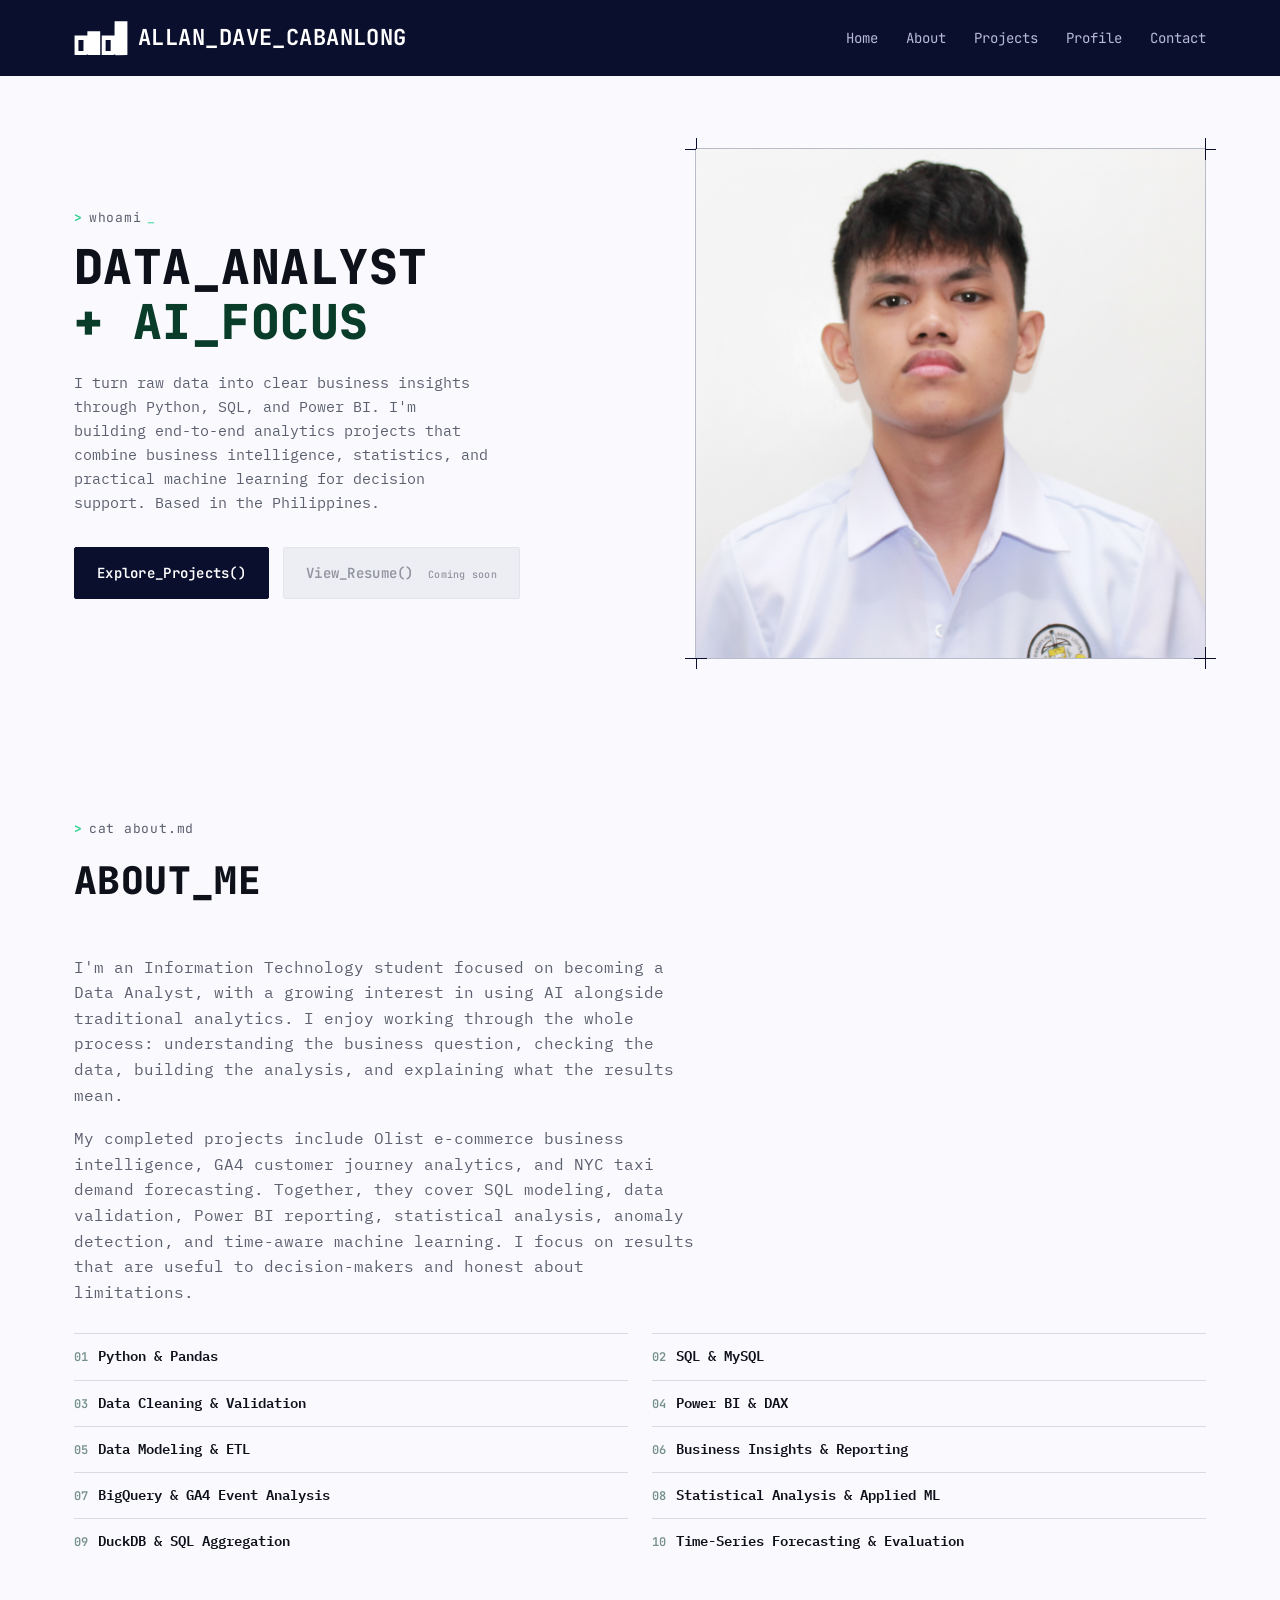
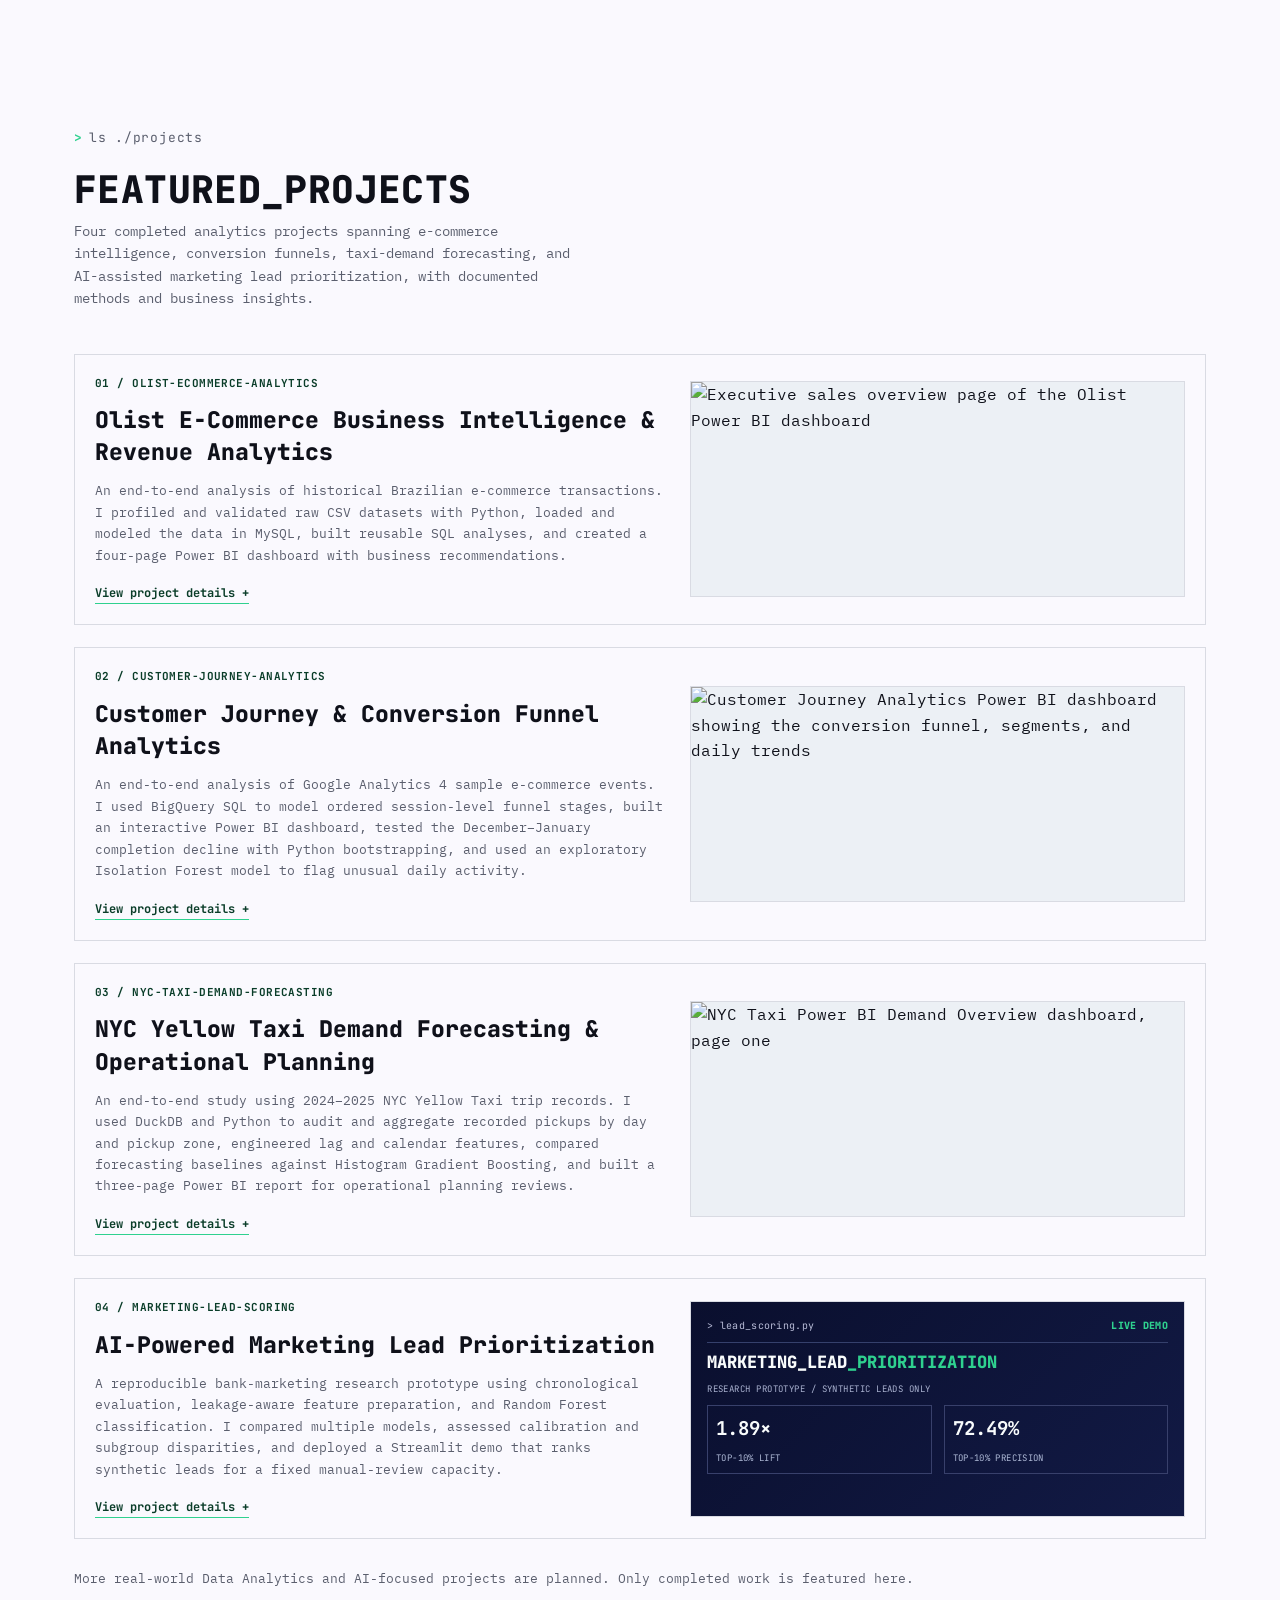
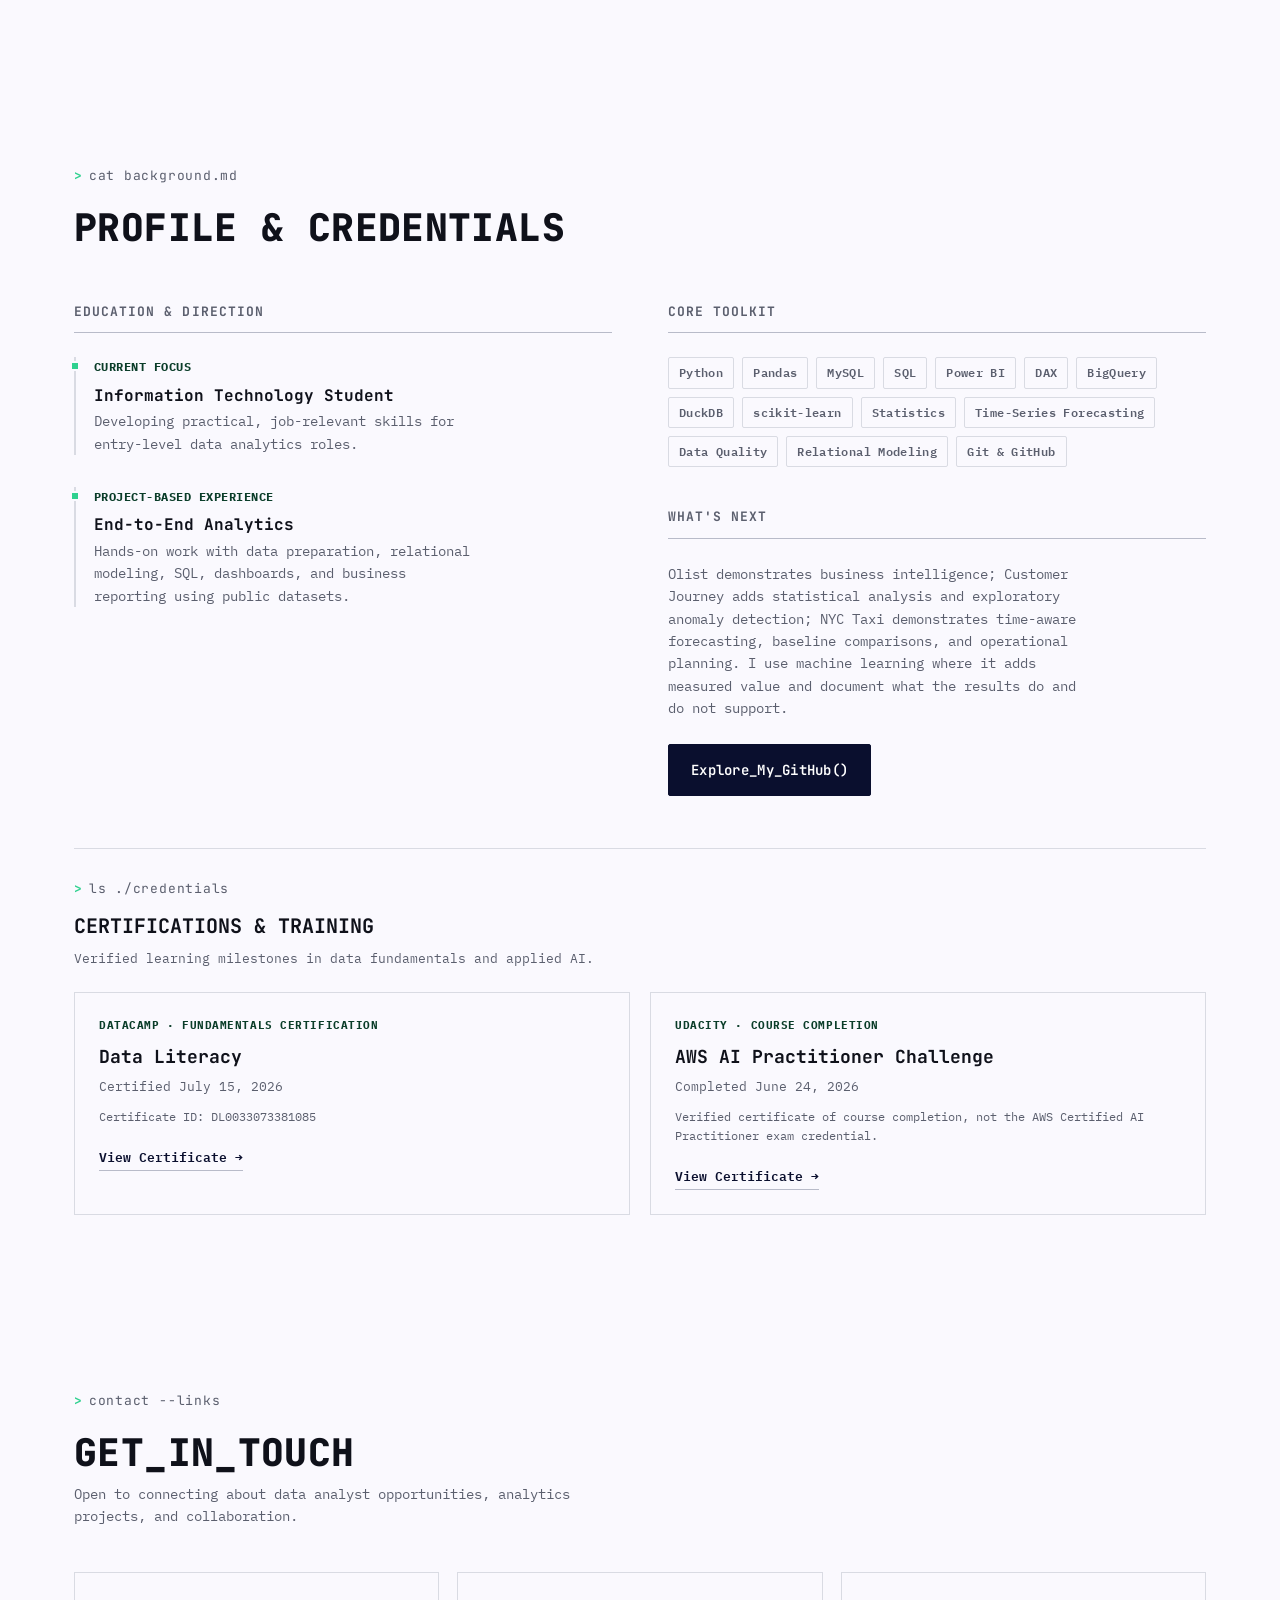
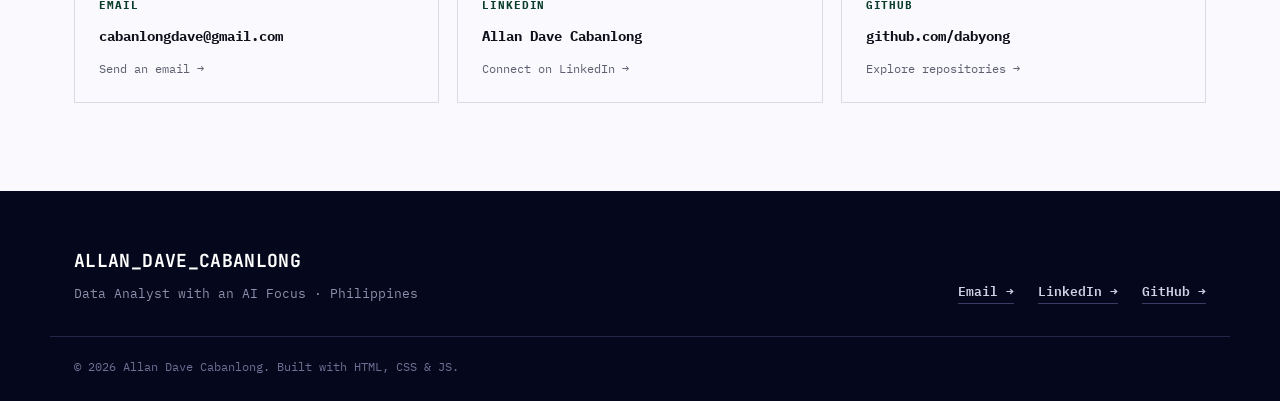
==== index.html @ 96322989 "Refine portfolio identity, contacts, credentials and compact projects" ====
<!DOCTYPE html>
<html lang="en">
<head>
<meta charset="UTF-8">
<meta name="viewport" content="width=device-width, initial-scale=1.0">
<title>Allan Dave Cabanlong | Data Analyst with an AI Focus</title>
<meta name="description" content="Explore four completed analytics projects: e-commerce business intelligence, GA4 conversion funnel analysis, NYC taxi demand forecasting, and AI-powered marketing lead prioritization using Python, SQL, Power BI, and Streamlit.">
<link rel="preconnect" href="https://fonts.googleapis.com">
<link rel="preconnect" href="https://fonts.gstatic.com" crossorigin>
<link href="https://fonts.googleapis.com/css2?family=JetBrains+Mono:ital,wght@0,400;0,500;0,600;0,700;0,800;1,400&family=IBM+Plex+Mono:wght@400;500;600&display=swap" rel="stylesheet">
<link rel="icon" type="image/svg+xml" href="assets/logo-dark.svg" media="(prefers-color-scheme: light)">
<link rel="icon" type="image/svg+xml" href="assets/logo-light.svg" media="(prefers-color-scheme: dark)">
<link rel="stylesheet" href="style.css">
</head>
<body>

<!-- ============ NAV ============ -->
<header class="site-header" id="top">
  <div class="header-inner">
    <a href="#top" class="logo header-brand"><img src="assets/logo-light.svg" class="site-logo-mark" alt="" width="54" height="36"> <span>ALLAN_DAVE_<wbr>CABANLONG</span></a>

    <nav class="main-nav" id="main-nav">
      <a href="#top" class="nav-link is-active" data-nav>Home</a>
      <a href="#about" class="nav-link" data-nav>About</a>
      <a href="#projects" class="nav-link" data-nav>Projects</a>
      <a href="#background" class="nav-link" data-nav>Profile</a>
      <a href="#contact" class="nav-link" data-nav>Contact</a>
    </nav>

    <button class="nav-toggle" id="nav-toggle" aria-label="Toggle navigation menu" aria-expanded="false" aria-controls="main-nav">
      <span></span><span></span><span></span>
    </button>
  </div>
</header>

<main>

  <!-- ============ HERO ============ -->
  <section class="hero" id="home">
    <div class="hero-inner">
      <div class="hero-text">
        <p class="eyebrow"><span class="prompt">&gt;</span> whoami<span class="cursor" aria-hidden="true">_</span></p>
        <h1 class="hero-title">DATA_ANALYST<br><span class="hero-title-accent">+ AI_FOCUS</span></h1>
        <p class="hero-body">
          I turn raw data into clear business insights through Python, SQL, and Power BI.
          I'm building end-to-end analytics projects that combine business intelligence,
          statistics, and practical machine learning for decision support.
          Based in the Philippines.
        </p>
        <div class="hero-actions">
          <a href="#projects" class="btn btn-primary">Explore_Projects()</a>
          <button class="btn btn-outline btn-unavailable" type="button" disabled title="Updated resume will be available after Project 5 is complete">View_Resume() <span class="resume-pending">Coming soon</span></button>
        </div>
      </div>

      <div class="hero-media" aria-hidden="false">
        <div class="frame">
          <span class="crosshair crosshair-tl"></span>
          <span class="crosshair crosshair-tr"></span>
          <span class="crosshair crosshair-bl"></span>
          <span class="crosshair crosshair-br"></span>
          <div class="frame-inner">
            <img src="ID.png" alt="Allan Dave Cabanlong" class="profile-img">
          </div>
        </div>
      </div>
    </div>

    </section>

  <!-- ============ ABOUT ============ -->
  <section class="section" id="about">
    <div class="section-inner about-grid">
      <div class="section-heading">
        <p class="eyebrow"><span class="prompt">&gt;</span> cat about.md</p>
        <h2>ABOUT_ME</h2>
      </div>

      <div class="about-body">
        <p>
          I'm an Information Technology student focused on becoming a Data Analyst,
          with a growing interest in using AI alongside traditional analytics.
          I enjoy working through the whole process: understanding the business question,
          checking the data, building the analysis, and explaining what the results mean.
        </p>
        <p>
          My completed projects include Olist e-commerce business intelligence, GA4
          customer journey analytics, and NYC taxi demand forecasting. Together,
          they cover SQL modeling, data validation, Power BI reporting, statistical
          analysis, anomaly detection, and time-aware machine learning. I focus
          on results that are useful to decision-makers and honest about limitations.
        </p>

        <ul class="skill-list" aria-label="Analytics skills">
          <li><span class="skill-index">01</span>Python &amp; Pandas</li>
          <li><span class="skill-index">02</span>SQL &amp; MySQL</li>
          <li><span class="skill-index">03</span>Data Cleaning &amp; Validation</li>
          <li><span class="skill-index">04</span>Power BI &amp; DAX</li>
          <li><span class="skill-index">05</span>Data Modeling &amp; ETL</li>
          <li><span class="skill-index">06</span>Business Insights &amp; Reporting</li>
          <li><span class="skill-index">07</span>BigQuery &amp; GA4 Event Analysis</li>
          <li><span class="skill-index">08</span>Statistical Analysis &amp; Applied ML</li>
          <li><span class="skill-index">09</span>DuckDB &amp; SQL Aggregation</li>
          <li><span class="skill-index">10</span>Time-Series Forecasting &amp; Evaluation</li>
        </ul>
      </div>
    </div>
  </section>

  <!-- ============ PROJECTS ============ -->
  <section class="section section-alt" id="projects">
    <div class="section-inner">
      <div class="section-heading">
        <p class="eyebrow"><span class="prompt">&gt;</span> ls ./projects</p>
        <h2>FEATURED_PROJECTS</h2>
        <p class="section-intro">Four completed analytics projects spanning e-commerce intelligence, conversion funnels, taxi-demand forecasting, and AI-assisted marketing lead prioritization, with documented methods and business insights.</p>
      </div>

      <div class="project-grid">
        <article class="project-card project-card-featured">
          <div class="project-card-top">
            <span class="dot"></span><span class="dot"></span><span class="dot"></span>
            <span class="project-file">01 / olist-ecommerce-analytics</span>
            <span class="project-status">COMPLETED ANALYSIS</span>
          </div>
          <div class="project-featured-layout">
            <div class="project-featured-visual">
              <a href="https://github.com/dabyong/olist-ecommerce-analytics/blob/main/assets/screenshots/executive_overview.png" target="_blank" rel="noopener noreferrer" aria-label="Open the Olist executive overview dashboard screenshot">
                <img src="https://raw.githubusercontent.com/dabyong/olist-ecommerce-analytics/main/assets/screenshots/executive_overview.png" alt="Executive sales overview page of the Olist Power BI dashboard" loading="lazy">
              </a>
              <p class="visual-caption">POWER BI / EXECUTIVE SALES OVERVIEW</p>
            </div>

            <div class="project-card-body project-featured-content">
              <p class="project-kicker">PROJECT 01 · BUSINESS INTELLIGENCE</p>
              <h3>Olist E-Commerce Business Intelligence &amp; Revenue Analytics</h3>
              <p>
                An end-to-end analysis of historical Brazilian e-commerce transactions.
                I profiled and validated raw CSV datasets with Python, loaded and modeled
                the data in MySQL, built reusable SQL analyses, and created a four-page
                Power BI dashboard with business recommendations.
              </p>
              <div class="project-metrics" aria-label="Key project results">
                <div><strong>R$13.22M</strong><span>Delivered GMV*</span></div>
                <div><strong>96,478</strong><span>Delivered orders</span></div>
                <div><strong>6.77%</strong><span>Late delivery rate</span></div>
              </div>
              <p class="project-finding">
                <strong>Key finding:</strong> Late deliveries had an average order-level review
                score of 2.27/5, compared with 4.29/5 for on-time or early deliveries.
                This is an observed association, not a causal claim.
              </p>
              <ul class="tag-list" aria-label="Tools used">
                <li>Python</li><li>Pandas</li><li>MySQL</li><li>SQL</li><li>Power BI</li><li>DAX</li>
              </ul>
              <div class="project-links">
                <a href="https://github.com/dabyong/olist-ecommerce-analytics/blob/main/reports/business_insights.md" class="text-link" target="_blank" rel="noopener noreferrer">Read_Case_Study →</a>
                <a href="https://github.com/dabyong/olist-ecommerce-analytics" class="text-link" target="_blank" rel="noopener noreferrer">View_GitHub →</a>
                <a href="https://github.com/dabyong/olist-ecommerce-analytics/blob/main/dashboard/olist_ecommerce_bi.pbix" class="text-link" target="_blank" rel="noopener noreferrer">Power_BI_File →</a>
              </div>
              <p class="project-note">*Delivered GMV represents product selling prices excluding freight, not audited accounting revenue. Analysis uses a historical public dataset (2016–2018).</p>
            </div>
          </div>
        </article>
      </div>

      <div class="project-gallery" aria-label="Additional Power BI dashboard pages">
        <a href="https://github.com/dabyong/olist-ecommerce-analytics/blob/main/assets/screenshots/product_seller_performance.png" target="_blank" rel="noopener noreferrer">
          <img src="https://raw.githubusercontent.com/dabyong/olist-ecommerce-analytics/main/assets/screenshots/product_seller_performance.png" alt="Product and seller performance dashboard page" loading="lazy">
          <span>Product &amp; Seller Performance ↗</span>
        </a>
        <a href="https://github.com/dabyong/olist-ecommerce-analytics/blob/main/assets/screenshots/customer_analytics.png" target="_blank" rel="noopener noreferrer">
          <img src="https://raw.githubusercontent.com/dabyong/olist-ecommerce-analytics/main/assets/screenshots/customer_analytics.png" alt="Customer analytics dashboard page" loading="lazy">
          <span>Customer Analytics ↗</span>
        </a>
        <a href="https://github.com/dabyong/olist-ecommerce-analytics/blob/main/assets/screenshots/delivery_satisfaction.png" target="_blank" rel="noopener noreferrer">
          <img src="https://raw.githubusercontent.com/dabyong/olist-ecommerce-analytics/main/assets/screenshots/delivery_satisfaction.png" alt="Delivery and customer satisfaction dashboard page" loading="lazy">
          <span>Delivery &amp; Satisfaction ↗</span>
        </a>
      </div>


      <!-- ============ PROJECT 02 ============ -->
      <div class="project-grid project-grid-secondary">
        <article class="project-card project-card-featured project-card-02">
          <div class="project-card-top">
            <span class="dot"></span><span class="dot"></span><span class="dot"></span>
            <span class="project-file">02 / customer-journey-analytics</span>
            <span class="project-status">COMPLETED ANALYSIS</span>
          </div>
          <div class="project-featured-layout">
            <div class="project-featured-visual">
              <a href="https://github.com/dabyong/customer-journey-analytics/blob/main/docs/screenshots/dashboard_overview.png" target="_blank" rel="noopener noreferrer" aria-label="Open the Customer Journey Analytics Power BI dashboard screenshot">
                <img src="https://raw.githubusercontent.com/dabyong/customer-journey-analytics/main/docs/screenshots/dashboard_overview.png" alt="Customer Journey Analytics Power BI dashboard showing the conversion funnel, segments, and daily trends" loading="lazy">
              </a>
              <p class="visual-caption">POWER BI / CUSTOMER CONVERSION FUNNEL</p>
            </div>
            <div class="project-card-body project-featured-content">
              <p class="project-kicker">PROJECT 02 · CUSTOMER ANALYTICS &amp; APPLIED MACHINE LEARNING</p>
              <h3>Customer Journey &amp; Conversion Funnel Analytics</h3>
              <p>
                An end-to-end analysis of Google Analytics 4 sample e-commerce events.
                I used BigQuery SQL to model ordered session-level funnel stages,
                built an interactive Power BI dashboard, tested the December–January
                completion decline with Python bootstrapping, and used an exploratory
                Isolation Forest model to flag unusual daily activity.
              </p>
              <div class="project-metrics" aria-label="Key project results">
                <div><strong>56,696</strong><span>Product-view sessions</span></div>
                <div><strong>4.85%</strong><span>Strict funnel completion*</span></div>
                <div><strong>5 / 68</strong><span>Days flagged by ML</span></div>
              </div>
              <p class="project-finding">
                <strong>Key finding:</strong> Product view to cart was the largest
                funnel drop-off (74.18%). An exploratory anomaly model flagged five
                days for investigation, not five confirmed business incidents.
              </p>
              <ul class="tag-list" aria-label="Tools used">
                <li>BigQuery</li><li>SQL</li><li>Python</li><li>Power BI</li><li>scikit-learn</li><li>Bootstrap Analysis</li>
              </ul>
              <div class="project-links">
                <a href="https://github.com/dabyong/customer-journey-analytics/blob/main/reports/customer_journey_business_report.md" class="text-link" target="_blank" rel="noopener noreferrer">Read_Case_Study →</a>
                <a href="https://github.com/dabyong/customer-journey-analytics" class="text-link" target="_blank" rel="noopener noreferrer">View_GitHub →</a>
                <a href="https://github.com/dabyong/customer-journey-analytics/blob/main/powerbi/customer_journey_analytics.pbix" class="text-link" target="_blank" rel="noopener noreferrer">Power_BI_File →</a>
                <a href="https://github.com/dabyong/customer-journey-analytics/blob/main/docs/technical_methodology.md" class="text-link" target="_blank" rel="noopener noreferrer">Methodology →</a>
              </div>
              <p class="project-note">
                *Completion is for a strict, ordered four-stage funnel in the same session,
                not the website's overall purchase conversion rate. The sample covers
                November 25, 2020–January 31, 2021; ML flags are exploratory.
              </p>
            </div>
          </div>
        </article>
      </div>

      <div class="project-gallery project-gallery-02" aria-label="Customer Journey Analytics supporting figures">
        <a href="https://github.com/dabyong/customer-journey-analytics/blob/main/reports/figures/daily_conversion_trend.png" target="_blank" rel="noopener noreferrer">
          <img src="https://raw.githubusercontent.com/dabyong/customer-journey-analytics/main/reports/figures/daily_conversion_trend.png" alt="Daily strict funnel completion rate trend chart" loading="lazy">
          <span>Daily Conversion Trend ↗</span>
        </a>
        <a href="https://github.com/dabyong/customer-journey-analytics/blob/main/reports/figures/daily_anomalies.png" target="_blank" rel="noopener noreferrer">
          <img src="https://raw.githubusercontent.com/dabyong/customer-journey-analytics/main/reports/figures/daily_anomalies.png" alt="Daily anomaly detection chart with flagged dates" loading="lazy">
          <span>Isolation Forest Anomalies ↗</span>
        </a>
      </div>


      <!-- ============ PROJECT 03 ============ -->
      <div class="project-grid project-grid-secondary">
        <article class="project-card project-card-featured project-card-03">
          <div class="project-card-top">
            <span class="dot"></span><span class="dot"></span><span class="dot"></span>
            <span class="project-file">03 / nyc-taxi-demand-forecasting</span>
            <span class="project-status">COMPLETED ANALYSIS</span>
          </div>
          <div class="project-featured-layout">
            <div class="project-featured-visual">
              <a href="https://github.com/dabyong/nyc-taxi-demand-forecasting/blob/main/assets/screenshots/02_forecast_performance.png" target="_blank" rel="noopener noreferrer" aria-label="Open NYC Taxi Forecast Performance dashboard screenshot">
                <img src="https://raw.githubusercontent.com/dabyong/nyc-taxi-demand-forecasting/main/assets/screenshots/02_forecast_performance.png" alt="Power BI dashboard comparing zone-day taxi demand forecast errors for machine learning and the previous-week baseline" loading="lazy">
              </a>
              <p class="visual-caption">POWER BI / FORECAST PERFORMANCE</p>
            </div>
            <div class="project-card-body project-featured-content">
              <p class="project-kicker">PROJECT 03 · TIME-SERIES FORECASTING &amp; OPERATIONS ANALYTICS</p>
              <h3>NYC Yellow Taxi Demand Forecasting &amp; Operational Planning</h3>
              <p>
                An end-to-end study using 2024–2025 NYC Yellow Taxi trip records.
                I used DuckDB and Python to audit and aggregate recorded pickups by day
                and pickup zone, engineered lag and calendar features, compared forecasting
                baselines against Histogram Gradient Boosting, and built a three-page
                Power BI report for operational planning reviews.
              </p>
              <div class="project-metrics" aria-label="Key project results">
                <div><strong>10.20%</strong><span>ML zone-day WAPE*</span></div>
                <div><strong>16.73%</strong><span>Last-week baseline WAPE</span></div>
                <div><strong>39.04%</strong><span>Relative error reduction</span></div>
              </div>
              <p class="project-finding">
                <strong>Key finding:</strong> The selected model reduced zone-day
                weighted absolute percentage error by 39.04% relative to a
                same-weekday-last-week benchmark on an untouched October–December
                2025 test period. Forecasts can help prioritize zone-level coverage
                reviews, but do not establish vehicle shortages.
              </p>
              <ul class="tag-list" aria-label="Tools used">
                <li>Python</li><li>DuckDB</li><li>SQL</li><li>Pandas</li><li>scikit-learn</li><li>Power BI</li><li>Forecast Evaluation</li>
              </ul>
              <div class="project-links">
                <a href="https://github.com/dabyong/nyc-taxi-demand-forecasting/blob/main/reports/business_insights_and_recommendations.md" class="text-link" target="_blank" rel="noopener noreferrer">Read_Case_Study →</a>
                <a href="https://github.com/dabyong/nyc-taxi-demand-forecasting" class="text-link" target="_blank" rel="noopener noreferrer">View_GitHub →</a>
                <a href="https://github.com/dabyong/nyc-taxi-demand-forecasting/blob/main/powerbi/NYC_Taxi_Demand_Forecasting.pbix" class="text-link" target="_blank" rel="noopener noreferrer">Power_BI_File →</a>
                <a href="https://github.com/dabyong/nyc-taxi-demand-forecasting/blob/main/docs/MODEL_CARD.md" class="text-link" target="_blank" rel="noopener noreferrer">Model_Card →</a>
              </div>
              <p class="project-note">
                *WAPE is forecast error, not model accuracy; lower is better. Results
                reflect an offline rolling one-day-ahead evaluation over 92 days
                (October–December 2025), using actual pickups available through the
                prior day. Predictions represent observed trips, not unmet demand,
                fleet capacity, or a deployed live forecast service.
              </p>
            </div>
          </div>
        </article>
      </div>

      <div class="project-gallery project-gallery-03" aria-label="NYC Taxi Forecasting Power BI dashboard pages">
        <a href="https://github.com/dabyong/nyc-taxi-demand-forecasting/blob/main/assets/screenshots/01_demand_overview.png" target="_blank" rel="noopener noreferrer">
          <img src="https://raw.githubusercontent.com/dabyong/nyc-taxi-demand-forecasting/main/assets/screenshots/01_demand_overview.png" alt="NYC Yellow Taxi daily demand overview dashboard with trends and pickup zone breakdowns" loading="lazy">
          <span>Demand Overview ↗</span>
        </a>
        <a href="https://github.com/dabyong/nyc-taxi-demand-forecasting/blob/main/assets/screenshots/02_forecast_performance.png" target="_blank" rel="noopener noreferrer">
          <img src="https://raw.githubusercontent.com/dabyong/nyc-taxi-demand-forecasting/main/assets/screenshots/02_forecast_performance.png" alt="NYC taxi forecast performance dashboard comparing errors" loading="lazy">
          <span>Forecast Performance ↗</span>
        </a>
        <a href="https://github.com/dabyong/nyc-taxi-demand-forecasting/blob/main/assets/screenshots/03_operational_planning.png" target="_blank" rel="noopener noreferrer">
          <img src="https://raw.githubusercontent.com/dabyong/nyc-taxi-demand-forecasting/main/assets/screenshots/03_operational_planning.png" alt="NYC taxi operational planning watchlist and pickup volume dashboard" loading="lazy">
          <span>Operational Planning ↗</span>
        </a>
      </div>

      
      <!-- ============ PROJECT 04 ============ -->
      <div class="project-grid project-grid-secondary">
        <article class="project-card project-card-featured project-card-04">
          <div class="project-card-top">
            <span class="dot"></span><span class="dot"></span><span class="dot"></span>
            <span class="project-file">04 / marketing-lead-scoring</span>
            <span class="project-status">LIVE RESEARCH DEMO</span>
          </div>
          <div class="project-featured-layout">
            <div class="project-featured-visual">
              <a href="https://marketing-lead-scoring-9nm4ut8erckcwkmptyz9rd.streamlit.app/" target="_blank" rel="noopener noreferrer" aria-label="Open the interactive AI marketing lead prioritization demo">
                <div class="project4-demo-panel" aria-hidden="true">
                  <div class="project4-demo-top"><span>&gt; lead_scoring.py</span><span class="project4-demo-live">LIVE DEMO</span></div>
                  <div class="project4-demo-heading">MARKETING_LEAD<span>_PRIORITIZATION</span></div>
                  <div class="project4-demo-sub">RESEARCH PROTOTYPE / SYNTHETIC LEADS ONLY</div>
                  <div class="project4-demo-stats">
                    <div><strong>1.89×</strong><span>TOP-10% LIFT</span></div>
                    <div><strong>72.49%</strong><span>TOP-10% PRECISION</span></div>
                  </div>
                  <div class="project4-demo-bars">
                    <div><span>RANDOM BASELINE</span><i style="--bar-width:38.45%"></i></div>
                    <div><span>MODEL TOP 10%</span><i style="--bar-width:72.49%"></i></div>
                  </div>
                  <div class="project4-demo-cta">OPEN_LIVE_DEMO() &rarr;</div>
                </div>
              </a>
              <p class="visual-caption">STREAMLIT / SYNTHETIC LEAD RANKING</p>
            </div>
            <div class="project-card-body project-featured-content">
              <p class="project-kicker">PROJECT 04 · APPLIED MACHINE LEARNING &amp; RESPONSIBLE ANALYTICS</p>
              <h3>AI-Powered Marketing Lead Prioritization</h3>
              <p>
                A reproducible bank-marketing research prototype using chronological evaluation,
                leakage-aware feature preparation, and Random Forest classification. I compared
                multiple models, assessed calibration and subgroup disparities, and deployed a
                Streamlit demo that ranks synthetic leads for a fixed manual-review capacity.
              </p>
              <div class="project-metrics" aria-label="Key project results">
                <div><strong>1.89&times;</strong><span>Top-10% holdout lift*</span></div>
                <div><strong>448 / 618</strong><span>Historical subscribers found</span></div>
                <div><strong>12 / 12</strong><span>Automated QA tests passed</span></div>
              </div>
              <p class="project-finding">
                <strong>Key finding:</strong> Ranking the top 10% of holdout contacts
                captured 448 historical subscribers versus about 238 expected from
                random selection at equal capacity. This is retrospective
                concentration, not causal campaign uplift.
              </p>
              <ul class="tag-list" aria-label="Tools used">
                <li>Python</li><li>Pandas</li><li>scikit-learn</li><li>Random Forest</li><li>Streamlit</li><li>Model Governance</li>
              </ul>
              <div class="project-links">
                <a href="https://marketing-lead-scoring-9nm4ut8erckcwkmptyz9rd.streamlit.app/" class="text-link" target="_blank" rel="noopener noreferrer">Launch_Live_Demo &rarr;</a>
                <a href="https://github.com/dabyong/marketing-lead-scoring" class="text-link" target="_blank" rel="noopener noreferrer">View_GitHub &rarr;</a>
                <a href="https://github.com/dabyong/marketing-lead-scoring/blob/main/reports/business_insights_and_recommendations.md" class="text-link" target="_blank" rel="noopener noreferrer">Read_Case_Study &rarr;</a>
                <a href="https://github.com/dabyong/marketing-lead-scoring/blob/main/docs/MODEL_CARD.md" class="text-link" target="_blank" rel="noopener noreferrer">Model_Card &rarr;</a>
              </div>
              <p class="project-note">
                *Holdout precision was 72.49% at 10% capacity; comparison prevalence was
                38.45%. Scores are uncalibrated and must not be interpreted as subscription
                probabilities. The public app is synthetic-data-only research software,
                not an operational customer-targeting or eligibility system.
              </p>
            </div>
          </div>
        </article>
      </div>

      <p class="project-next">More real-world Data Analytics and AI-focused projects are planned. Only completed work is featured here.</p>
    </div>
  </section>

  <!-- ============ BACKGROUND ============ -->
  <section class="section" id="background">
    <div class="section-inner">
      <div class="section-heading">
        <p class="eyebrow"><span class="prompt">&gt;</span> cat background.md</p>
        <h2>PROFILE &amp; CREDENTIALS</h2>
      </div>

      <div class="resume-columns">
        <div class="resume-col">
          <h3 class="resume-col-title">Education &amp; Direction</h3>
          <div class="timeline-item">
            <p class="timeline-date">CURRENT FOCUS</p>
            <h4>Information Technology Student</h4>
            <p>Developing practical, job-relevant skills for entry-level data analytics roles.</p>
          </div>
          <div class="timeline-item">
            <p class="timeline-date">PROJECT-BASED EXPERIENCE</p>
            <h4>End-to-End Analytics</h4>
            <p>Hands-on work with data preparation, relational modeling, SQL, dashboards, and business reporting using public datasets.</p>
          </div>
        </div>

        <div class="resume-col">
          <h3 class="resume-col-title">Core Toolkit</h3>
          <ul class="tag-list tag-list-wide">
            <li>Python</li><li>Pandas</li><li>MySQL</li><li>SQL</li><li>Power BI</li><li>DAX</li>
            <li>BigQuery</li><li>DuckDB</li><li>scikit-learn</li><li>Statistics</li><li>Time-Series Forecasting</li><li>Data Quality</li><li>Relational Modeling</li><li>Git &amp; GitHub</li>
          </ul>
          <h3 class="resume-col-title resume-col-title-spaced">What's Next</h3>
          <p class="background-copy">
            Olist demonstrates business intelligence; Customer Journey adds statistical
            analysis and exploratory anomaly detection; NYC Taxi demonstrates
            time-aware forecasting, baseline comparisons, and operational planning.
            I use machine learning where it adds measured value and document
            what the results do and do not support.
          </p>
          <a href="https://github.com/dabyong" class="btn btn-primary background-action" target="_blank" rel="noopener noreferrer">Explore_My_GitHub()</a>
        </div>
      </div>

      <div class="credentials-block" id="certifications">
        <div class="credentials-heading">
          <p class="eyebrow"><span class="prompt">&gt;</span> ls ./credentials</p>
          <h3>CERTIFICATIONS &amp; TRAINING</h3>
          <p>Verified learning milestones in data fundamentals and applied AI.</p>
        </div>
        <div class="credentials-grid">
          <article class="credential-card">
            <p class="credential-issuer">DATACAMP · FUNDAMENTALS CERTIFICATION</p>
            <h4>Data Literacy</h4>
            <p>Certified July 15, 2026</p>
            <p class="credential-meta">Certificate ID: DL0033073381085</p>
            <a class="text-link" href="https://careerhub-api.datacamp.com/certificates/DL0033073381085/pdf" target="_blank" rel="noopener noreferrer">View Certificate &rarr;</a>
          </article>
          <article class="credential-card">
            <p class="credential-issuer">UDACITY · COURSE COMPLETION</p>
            <h4>AWS AI Practitioner Challenge</h4>
            <p>Completed June 24, 2026</p>
            <p class="credential-meta">Verified certificate of course completion, not the AWS Certified AI Practitioner exam credential.</p>
            <a class="text-link" href="https://www.udacity.com/certificate/e/5063e502-2a4c-11f1-ac05-0fd61773af9" target="_blank" rel="noopener noreferrer">View Certificate &rarr;</a>
          </article>
        </div>
      </div>

    </div>
  </section>



  <!-- ============ CONTACT ============ -->
  <section class="section section-alt" id="contact">
    <div class="section-inner">
      <div class="section-heading">
        <p class="eyebrow"><span class="prompt">&gt;</span> contact --links</p>
        <h2>GET_IN_TOUCH</h2>
        <p class="section-intro">Open to connecting about data analyst opportunities, analytics projects, and collaboration.</p>
      </div>
      <div class="contact-grid">
        <a class="contact-card" href="mailto:cabanlongdave@gmail.com">
          <span class="contact-type">EMAIL</span>
          <strong>cabanlongdave@gmail.com</strong>
          <span class="contact-action">Send an email &rarr;</span>
        </a>
        <a class="contact-card" href="https://www.linkedin.com/in/allan-dave-cabanlong-53a975376/" target="_blank" rel="noopener noreferrer">
          <span class="contact-type">LINKEDIN</span>
          <strong>Allan Dave Cabanlong</strong>
          <span class="contact-action">Connect on LinkedIn &rarr;</span>
        </a>
        <a class="contact-card" href="https://github.com/dabyong" target="_blank" rel="noopener noreferrer">
          <span class="contact-type">GITHUB</span>
          <strong>github.com/dabyong</strong>
          <span class="contact-action">Explore repositories &rarr;</span>
        </a>
      </div>
    </div>
  </section>

</main>

<!-- ============ FOOTER ============ -->
<footer class="site-footer">
  <div class="footer-inner">
    <div class="footer-brand">
      <p class="logo logo-footer">ALLAN_DAVE_CABANLONG</p>
      <p class="footer-tagline">Data Analyst with an AI Focus · Philippines</p>
    </div>

    <div class="footer-links">
      <a href="mailto:cabanlongdave@gmail.com" class="text-link">Email &rarr;</a>
      <a href="https://www.linkedin.com/in/allan-dave-cabanlong-53a975376/" class="text-link" target="_blank" rel="noopener noreferrer">LinkedIn &rarr;</a>
      <a href="https://github.com/dabyong" class="text-link" target="_blank" rel="noopener noreferrer">GitHub &rarr;</a>
    </div>
  </div>
  <p class="footer-copy">© <span id="year"></span> Allan Dave Cabanlong. Built with HTML, CSS &amp; JS.</p>
</footer>

<script src="script.js"></script>
</body>
</html>
---- style.css ----
/* ==========================================================================
   DESIGN TOKENS
   ========================================================================== */
:root {
  --navy-950: #05081c;
  --navy-900: #0a0f2e;
  --navy-800: #121a45;
  --bg: #FAF9FE;
  --bg-alt: #FAF9FE;
  --ink: #0f111a;
  --ink-muted: #5b5f6e;
  --line: #d9dbe3;
  --line-strong: #b8bbc9;
  --accent: #2fd18f;
  --accent-ink: #0a3d29;
  --placeholder: #dcdde3;

  --font-display: 'JetBrains Mono', 'IBM Plex Mono', monospace;
  --font-body: 'IBM Plex Mono', 'JetBrains Mono', monospace;

  --container: 1180px;
  --header-h: 76px;
}

/* ==========================================================================
   RESET
   ========================================================================== */
*, *::before, *::after { box-sizing: border-box; }
html { scroll-behavior: smooth; }
body {
  margin: 0;
  background: var(--bg);
  color: var(--ink);
  font-family: var(--font-body);
  font-size: 16px;
  line-height: 1.6;
  -webkit-font-smoothing: antialiased;
}
img, svg { max-width: 100%; display: block; }
a { color: inherit; text-decoration: none; }
ul { list-style: none; margin: 0; padding: 0; }
h1, h2, h3, h4 { font-family: var(--font-display); margin: 0; }
p { margin: 0; }

@media (prefers-reduced-motion: reduce) {
  *, *::before, *::after { animation-duration: 0.01ms !important; animation-iteration-count: 1 !important; transition-duration: 0.01ms !important; scroll-behavior: auto !important; }
}

:focus-visible {
  outline: 2px solid var(--accent);
  outline-offset: 3px;
}

/* ==========================================================================
   LAYOUT HELPERS
   ========================================================================== */
.section-inner, .header-inner, .hero-inner, .footer-inner {
  max-width: var(--container);
  margin: 0 auto;
  padding-left: 24px;
  padding-right: 24px;
}
.section { padding: 88px 0; }
.section-alt { background: var(--bg-alt); }

.eyebrow {
  font-family: var(--font-display);
  font-size: 13px;
  letter-spacing: 0.06em;
  color: var(--ink-muted);
  margin: 0 0 10px;
  display: flex;
  align-items: center;
  gap: 6px;
}
.prompt { color: var(--accent); font-weight: 700; }
.cursor {
  display: inline-block;
  color: var(--accent);
  animation: blink 1s step-end infinite;
}
@keyframes blink { 50% { opacity: 0; } }

.section-heading { margin-bottom: 44px; }
.section-heading h2 {
  font-size: clamp(28px, 4vw, 38px);
  font-weight: 800;
  letter-spacing: 0.01em;
}

.btn {
  display: inline-block;
  font-family: var(--font-display);
  font-size: 14px;
  font-weight: 600;
  letter-spacing: 0.02em;
  padding: 14px 22px;
  border: 1.5px solid var(--navy-900);
  border-radius: 2px;
  transition: transform 0.15s ease, background-color 0.15s ease, color 0.15s ease;
}
.btn-primary { background: var(--navy-900); color: #fff; }
.btn-primary:hover { background: var(--navy-800); transform: translateY(-1px); }
.btn-outline { background: transparent; color: var(--navy-900); }
.btn-outline:hover { background: var(--navy-900); color: #fff; transform: translateY(-1px); }

.text-link {
  font-size: 13px;
  font-weight: 600;
  color: var(--navy-900);
  border-bottom: 1px solid var(--line-strong);
  padding-bottom: 2px;
  transition: border-color 0.15s ease, color 0.15s ease;
}
.text-link:hover { color: var(--accent-ink); border-color: var(--accent); }

.tag-list { display: flex; flex-wrap: wrap; gap: 8px; }
.tag-list li {
  font-size: 12px;
  font-weight: 600;
  letter-spacing: 0.03em;
  padding: 5px 10px;
  border: 1px solid var(--line-strong);
  border-radius: 2px;
  color: var(--ink-muted);
}
.tag-list-wide li { border-color: var(--line); }

/* ==========================================================================
   HEADER / NAV
   ========================================================================== */
.site-header {
  position: sticky;
  top: 0;
  z-index: 100;
  background: var(--navy-900);
  height: var(--header-h);
  display: flex;
  align-items: center;
}
.header-inner {
  width: 100%;
  display: flex;
  align-items: center;
  justify-content: space-between;
  gap: 24px;
}
.logo {
  font-family: var(--font-display);
  font-weight: 700;
  font-size: 22px;
  letter-spacing: 0.02em;
  color: #fff;
}
.main-nav {
  display: flex;
  align-items: center;
  gap: 28px;
}
.nav-link {
  font-family: var(--font-display);
  font-size: 14px;
  color: #b7bbd6;
  position: relative;
  padding: 6px 0;
  transition: color 0.15s ease;
}
.nav-link:hover { color: #fff; }
.nav-link.is-active { color: #fff; font-weight: 700; }
.nav-link.is-active::after {
  content: "";
  position: absolute;
  left: 0; right: 0; bottom: -2px;
  height: 2px;
  background: var(--accent);
}

.nav-toggle {
  display: none;
  flex-direction: column;
  justify-content: center;
  gap: 5px;
  width: 32px;
  height: 32px;
  background: transparent;
  border: none;
  cursor: pointer;
  padding: 0;
}
.nav-toggle span {
  display: block;
  height: 2px;
  width: 100%;
  background: #fff;
  transition: transform 0.2s ease, opacity 0.2s ease;
}
.nav-toggle[aria-expanded="true"] span:nth-child(1) { transform: translateY(7px) rotate(45deg); }
.nav-toggle[aria-expanded="true"] span:nth-child(2) { opacity: 0; }
.nav-toggle[aria-expanded="true"] span:nth-child(3) { transform: translateY(-7px) rotate(-45deg); }

/* ==========================================================================
   HERO
   ========================================================================== */
.hero { padding-top: 72px; overflow: hidden; }
.hero-inner {
  display: grid;
  grid-template-columns: 1.05fr 0.95fr;
  align-items: center;
  gap: 56px;
  padding-bottom: 72px;
}
.hero-title {
  font-size: clamp(32px, 4.6vw, 48px);
  font-weight: 800;
  line-height: 1.15;
  letter-spacing: 0.01em;
  margin-bottom: 22px;
}
.hero-body {
  max-width: 46ch;
  color: var(--ink-muted);
  font-size: 15px;
  margin-bottom: 32px;
}
.hero-actions { display: flex; flex-wrap: wrap; gap: 14px; }

.hero-media { position: relative; }
.frame {
  position: relative;
  aspect-ratio: 1 / 1;
  border: 1px solid var(--line-strong);
}
.frame-inner {
  position: absolute;
  inset: 0;
  background: var(--placeholder);
  display: flex;
  align-items: center;
  justify-content: center;
}
.profile-img {
  width: 100%;
  height: 100%;
  object-fit: cover;
  object-position: center;
  display: block;
}
.frame-label {
  position: absolute;
  top: 12px;
  left: 12px;
  font-family: var(--font-display);
  font-size: 11px;
  letter-spacing: 0.04em;
  color: var(--ink-muted);
  background: rgba(255,255,255,0.6);
  padding: 2px 6px;
}
.placeholder-avatar { width: 42%; fill: none; stroke: #a9abb8; stroke-width: 3; }
.placeholder-avatar circle { fill: #cfd1da; stroke: none; }
.placeholder-avatar path { fill: #cfd1da; stroke: none; }

.crosshair { position: absolute; width: 22px; height: 22px; }
.crosshair::before, .crosshair::after { content: ""; position: absolute; background: var(--navy-900); }
.crosshair::before { width: 100%; height: 1px; top: 50%; }
.crosshair::after { width: 1px; height: 100%; left: 50%; }
.crosshair-tl { top: -11px; left: -11px; }
.crosshair-tr { top: -11px; right: -11px; }
.crosshair-bl { bottom: -11px; left: -11px; }
.crosshair-br { bottom: -11px; right: -11px; }

to { transform: translateX(-50%); }
}

/* ==========================================================================
   ABOUT
   ========================================================================== */
.about-grid {
  display: grid;
  grid-template-columns: 0.8fr 1.6fr;
  gap: 56px;
}
.about-body p { color: var(--ink-muted); margin-bottom: 18px; max-width: 62ch; }
.skill-list {
  margin-top: 28px;
  display: grid;
  grid-template-columns: 1fr 1fr;
  gap: 12px 24px;
}
.skill-list li {
  font-size: 14px;
  font-weight: 600;
  display: flex;
  align-items: baseline;
  gap: 10px;
  padding-top: 10px;
  border-top: 1px solid var(--line);
}
.skill-index {
  font-family: var(--font-display);
  color: var(--accent-ink);
  font-size: 12px;
  opacity: 0.55;
}

/* ==========================================================================
   PROJECTS
   ========================================================================== */
.project-grid {
  display: grid;
  grid-template-columns: repeat(2, 1fr);
  gap: 24px;
}
.project-card {
  background: var(--bg);
  border: 1px solid var(--line);
  transition: border-color 0.15s ease, transform 0.15s ease;
}
.project-card:hover { border-color: var(--navy-900); transform: translateY(-2px); }
.project-card-top {
  display: flex;
  align-items: center;
  gap: 6px;
  padding: 10px 14px;
  background: var(--navy-950);
}
.dot { width: 7px; height: 7px; border-radius: 50%; background: #4a4f6e; }
.project-file {
  margin-left: 8px;
  font-family: var(--font-display);
  font-size: 12px;
  color: #a9adca;
}
.project-card-body { padding: 22px; }
.project-card-body h3 { font-size: 17px; margin-bottom: 10px; }
.project-card-body p { color: var(--ink-muted); font-size: 14px; margin-bottom: 16px; }
.project-links { display: flex; gap: 18px; margin-top: 16px; }

/* ==========================================================================
   RESUME
   ========================================================================== */
.resume-columns {
  display: grid;
  grid-template-columns: 1fr 1fr;
  gap: 56px;
}
.resume-col-title {
  font-size: 13px;
  letter-spacing: 0.08em;
  color: var(--ink-muted);
  text-transform: uppercase;
  margin-bottom: 24px;
  padding-bottom: 10px;
  border-bottom: 1px solid var(--line-strong);
}
.resume-col-title-spaced { margin-top: 40px; }
.timeline-item {
  padding-left: 18px;
  border-left: 2px solid var(--line);
  margin-bottom: 32px;
  position: relative;
}
.timeline-item::before {
  content: "";
  position: absolute;
  left: -6px; top: 4px;
  width: 10px; height: 10px;
  background: var(--accent);
  border: 2px solid var(--bg);
}
.timeline-date { font-size: 12px; color: var(--accent-ink); font-weight: 700; letter-spacing: 0.04em; margin-bottom: 6px; }
.timeline-item h4 { font-size: 16px; margin-bottom: 2px; }
.timeline-org { font-size: 13px; color: var(--ink-muted); margin-bottom: 10px; }
.timeline-item p:last-child { color: var(--ink-muted); font-size: 14px; max-width: 48ch; }
.resume-cta { margin-top: 48px; }

/* ==========================================================================
   CERTIFICATIONS
   ========================================================================== */
.cert-grid {
  display: grid;
  grid-template-columns: repeat(4, 1fr);
  gap: 20px;
}
.cert-card {
  background: var(--bg);
  border: 1px solid var(--line);
  padding: 22px;
  transition: border-color 0.15s ease, transform 0.15s ease;
}
.cert-card:hover { border-color: var(--navy-900); transform: translateY(-2px); }
.cert-year {
  font-family: var(--font-display);
  font-size: 12px;
  font-weight: 700;
  color: var(--accent-ink);
  margin-bottom: 12px;
}
.cert-card h3 { font-size: 15px; line-height: 1.4; margin-bottom: 8px; }
.cert-issuer { font-size: 13px; color: var(--ink-muted); }

/* ==========================================================================
   FOOTER
   ========================================================================== */
.site-footer { background: var(--navy-950); color: #fff; padding: 56px 0 24px; }
.footer-inner {
  display: flex;
  justify-content: space-between;
  align-items: flex-end;
  flex-wrap: wrap;
  gap: 24px;
  padding-bottom: 32px;
  border-bottom: 1px solid #23264a;
}
.logo-footer { font-size: 18px; margin-bottom: 8px; }
.footer-tagline { font-size: 13px; color: #8d90ad; }
.footer-links { display: flex; gap: 24px; }
.footer-links .text-link { color: #cfd1e8; border-color: #3a3d63; }
.footer-links .text-link:hover { color: var(--accent); border-color: var(--accent); }
.footer-copy {
  max-width: var(--container);
  margin: 20px auto 0;
  padding: 0 24px;
  font-size: 12px;
  color: #6d7093;
}

/* ==========================================================================
   RESPONSIVE
   ========================================================================== */
@media (max-width: 900px) {
  .hero-inner { grid-template-columns: 1fr; gap: 40px; padding-bottom: 48px; }
  .hero-media { max-width: 320px; }
  .about-grid { grid-template-columns: 1fr; gap: 28px; }
  .project-grid { grid-template-columns: 1fr 1fr; }
  .resume-columns { grid-template-columns: 1fr; gap: 12px; }
  .cert-grid { grid-template-columns: 1fr 1fr; }
}

@media (max-width: 700px) {
  :root { --header-h: 64px; }
  .section { padding: 64px 0; }

  .nav-toggle { display: flex; }
  .main-nav {
    position: fixed;
    top: var(--header-h);
    left: 0; right: 0;
    background: var(--navy-900);
    flex-direction: column;
    align-items: flex-start;
    gap: 0;
    padding: 8px 24px 20px;
    transform: translateY(-8px);
    opacity: 0;
    pointer-events: none;
    transition: opacity 0.18s ease, transform 0.18s ease;
    border-top: 1px solid #23264a;
  }
  .main-nav.is-open { opacity: 1; transform: translateY(0); pointer-events: auto; }
  .nav-link { width: 100%; padding: 14px 0; border-bottom: 1px solid #1c2150; }
  .nav-link.is-active::after { display: none; }
  .nav-link.is-active { color: var(--accent); }

  .hero { padding-top: 48px; }
  .hero-media { max-width: 220px; margin: 0 auto; }
  .hero-actions .btn { flex: 1 1 auto; text-align: center; }

  .project-grid { grid-template-columns: 1fr; }
  .cert-grid { grid-template-columns: 1fr; }
  .skill-list { grid-template-columns: 1fr; }

  .footer-inner { flex-direction: column; align-items: flex-start; }
}


/* Featured analytics case study */
.hero-title-accent { color: var(--accent-ink); }
.section-intro { font-size: 14px; color: var(--ink-muted); max-width: 62ch; }
.project-card-featured { grid-column: 1 / -1; }
.project-card-featured .project-card-top { flex-wrap: wrap; }
.project-status { margin-left: auto; color: #69e7b5; font-size: 10px; font-weight: 700; letter-spacing: .08em; }
.project-featured-layout { display: grid; grid-template-columns: minmax(0,1.05fr) minmax(0,1fr); }
.project-featured-visual { min-width: 0; padding: 24px; background: #f2f4f8; display: flex; flex-direction: column; justify-content: center; gap: 14px; }
.project-featured-visual a { display: block; overflow: hidden; border: 1px solid var(--line); box-shadow: 0 12px 35px rgba(5,8,28,.08); }
.project-featured-visual img { width: 100%; height: auto; transition: transform .25s ease; }
.project-featured-visual a:hover img { transform: scale(1.02); }
.visual-caption { color: var(--ink-muted); font-size: 10px; font-weight: 700; letter-spacing: .1em; }
.project-featured-content { padding: 32px; }
.project-featured-content h3 { font-size: clamp(20px,2.5vw,27px); line-height: 1.35; }
.project-kicker { color: var(--accent-ink) !important; font-size: 11px !important; font-weight: 700; letter-spacing: .07em; }
.project-metrics { display: grid; grid-template-columns: repeat(3,minmax(0,1fr)); border-block: 1px solid var(--line); padding: 18px 0; gap: 12px; margin-bottom: 18px; }
.project-metrics div { display: flex; flex-direction: column; gap: 5px; }
.project-metrics strong { font-family: var(--font-display); font-size: clamp(15px,1.65vw,21px); line-height: 1.25; overflow-wrap: anywhere; }
.project-metrics span { color: var(--ink-muted); font-size: 11px; }
.project-finding { background: #eef7f2; border-left: 3px solid var(--accent); padding: 13px 15px; }
.project-featured-content .project-links { flex-wrap: wrap; row-gap: 15px; }
.project-featured-content .project-note { margin-top: 20px; margin-bottom: 0; font-size: 11px; line-height: 1.6; }
.project-gallery { display: grid; grid-template-columns: repeat(3,minmax(0,1fr)); gap: 20px; margin-top: 24px; }
.project-gallery a { display: flex; flex-direction: column; min-width: 0; background: #fff; border: 1px solid var(--line); transition: border-color .15s,transform .15s; }
.project-gallery a:hover { border-color: var(--navy-900); transform: translateY(-2px); }
.project-gallery img { width: 100%; aspect-ratio: 16 / 10; object-fit: contain; background: #f4f6f9; }
.project-gallery span { padding: 13px 16px; font-size: 12px; font-weight: 600; }
.project-next { margin-top: 30px; color: var(--ink-muted); font-size: 13px; }
.background-copy { color: var(--ink-muted); font-size: 14px; max-width: 52ch; }
.background-action { margin-top: 24px; }
@media (max-width: 900px) {
  .project-featured-layout { grid-template-columns: 1fr; }
  .project-gallery { grid-template-columns: repeat(2,minmax(0,1fr)); }
}
@media (max-width: 700px) {
  .project-featured-visual { padding: 16px; }
  .project-featured-content { padding: 22px; }
  .project-gallery { grid-template-columns: 1fr; }
  .project-metrics { gap: 8px; }
  .project-metrics strong { font-size: 15px; }
  .project-status { width: 100%; margin: 7px 0 0 14px; }
}

/* Second completed portfolio project */
.project-grid-secondary { margin-top: 48px; }
.project-card-02 .project-featured-visual { background: #f0f4f7; }
.project-gallery-02 { grid-template-columns: repeat(2,minmax(0,1fr)); }
.project-gallery-02 img { aspect-ratio: 16 / 9; }
@media (max-width: 700px) {
  .project-grid-secondary { margin-top: 36px; }
  .project-gallery-02 { grid-template-columns: 1fr; }
}

/* Project 03: NYC Taxi Demand Forecasting */
.project-card-03 .project-featured-visual { background: #f1f4f8; }
.project-gallery-03 { grid-template-columns: repeat(3,minmax(0,1fr)); }
.project-gallery-03 img { aspect-ratio: 16 / 10; }
@media (max-width: 900px) {
  .project-gallery-03 { grid-template-columns: repeat(2,minmax(0,1fr)); }
}
@media (max-width: 700px) {
  .project-gallery-03 { grid-template-columns: 1fr; }
}


/* Project 04: Live marketing lead ranking — CSS-only illustrative panel. */
.project-card-04 .project-featured-visual { background: #edf4f4; }
.project4-demo-panel {
  display: flex; flex-direction: column; gap: 18px;
  padding: clamp(20px, 3vw, 38px);
  min-height: 365px;
  color: #f9fcfc;
  background: linear-gradient(135deg, #0a0f2e, #121a45);
  font-family: var(--font-display);
}
.project4-demo-top {
  display: flex; justify-content: space-between; gap: 10px; align-items: center;
  border-bottom: 1px solid #35406c; padding-bottom: 14px;
  font-size: 11px; letter-spacing: .03em; color: #b7bbd6;
}
.project4-demo-live { color: #2fd18f; font-weight: 800; white-space: nowrap; }
.project4-demo-heading { font-size: clamp(17px, 2.1vw, 25px); font-weight: 800; line-height: 1.25; overflow-wrap: anywhere; }
.project4-demo-heading span { color: #2fd18f; }
.project4-demo-sub { font-size: 10px; letter-spacing: .05em; color: #aab2d0; }
.project4-demo-stats { display: grid; grid-template-columns: 1fr 1fr; gap: 12px; }
.project4-demo-stats div { border: 1px solid #38406b; padding: 14px; display: flex; flex-direction: column; gap: 6px; }
.project4-demo-stats strong { color: #f9fcfc; font-size: clamp(20px, 2.7vw, 29px); }
.project4-demo-stats span { color: #aeb9d6; font-size: 9px; letter-spacing: .04em; }
.project4-demo-bars { display: grid; gap: 14px; }
.project4-demo-bars div { display: grid; gap: 6px; font-size: 10px; color: #aeb9d6; }
.project4-demo-bars i { display: block; width: var(--bar-width); height: 9px; background: #2fd18f; }
.project4-demo-bars div:first-child i { background: #8390b9; }
.project4-demo-cta { border-top: 1px solid #35406c; padding-top: 14px; color: #2fd18f; font-size: 12px; font-weight: 800; }
@media(max-width:700px) {
  .project4-demo-panel { min-height: 320px; gap: 14px; padding: 22px; }
  .project4-demo-heading { font-size: 17px; }
}

/* 2026 portfolio identity and compact case study update */
.header-brand { display: inline-flex; align-items: center; gap: 10px; min-width: 0; }
.site-logo-mark { width: 54px; height: 36px; object-fit: contain; flex: 0 0 auto; }
.btn-unavailable { cursor: not-allowed; opacity: .65; background: #e7e8ef; color: var(--ink-muted); border-color: var(--line); }
.btn-unavailable:hover { background: #e7e8ef; color: var(--ink-muted); transform: none; }
.resume-pending { font-size: 10px; font-weight: 500; margin-left: 6px; }

/* Project summaries are native keyboard-accessible disclosure controls */
.project-disclosure { background: var(--bg); border: 1px solid var(--line); margin-bottom: 22px; }
.project-disclosure[open] { border-color: var(--navy-900); }
.project-disclosure-summary { list-style: none; cursor: pointer; padding: 20px; display: grid; grid-template-columns: minmax(0,1.15fr) minmax(0,1fr); gap: 26px; align-items: center; transition: background-color .15s; }
.project-disclosure-summary::-webkit-details-marker { display: none; }
.project-disclosure-summary::marker { content: ''; }
.project-disclosure-summary:hover { background: #f3f4f8; }
.project-summary-copy { display: flex; flex-direction: column; align-items: flex-start; min-width: 0; }
.project-summary-overline { color: var(--accent-ink); font-family: var(--font-display); font-size: 11px; font-weight: 700; letter-spacing: .04em; text-transform: uppercase; margin-bottom: 12px; }
.project-summary-title { font-family: var(--font-display); font-size: clamp(17px,2vw,23px); font-weight: 800; line-height: 1.4; margin-bottom: 12px; }
.project-summary-description { color: var(--ink-muted); font-size: 13px; line-height: 1.65; }
.project-summary-action { display: inline-flex; color: var(--accent-ink); border-bottom: 1px solid var(--accent); margin-top: 18px; font-family: var(--font-display); font-weight: 700; font-size: 12px; }
.project-summary-visual { width: 100%; min-width: 0; background: #ecf0f5; overflow: hidden; border: 1px solid var(--line); }
.project-summary-visual > img { width: 100%; height: 214px; object-fit: contain; }
.project-summary-visual .project4-demo-panel { min-height: 214px; height: 214px; padding: 16px; gap: 9px; overflow: hidden; }
.project-summary-visual .project4-demo-top { padding-bottom: 8px; font-size: 10px; }
.project-summary-visual .project4-demo-heading { font-size: 17px; }
.project-summary-visual .project4-demo-sub { font-size: 9px; }
.project-summary-visual .project4-demo-stats div { padding: 8px; }
.project-summary-visual .project4-demo-stats strong { font-size: 19px; }
.project-summary-visual .project4-demo-bars, .project-summary-visual .project4-demo-cta { display: none; }
.project-disclosure-expanded { padding: 0 20px 22px; }
.project-disclosure-expanded > .project-grid { display: block; margin: 0; }
.project-disclosure-expanded .project-gallery { margin-top: 20px; }
#projects .project-disclosure .project-card-featured { width: 100%; }
#projects .project-disclosure > .project-disclosure-expanded > .project-grid > .project-card { transform: none; }

/* Verified credentials in profile */
.credentials-block { margin-top: 52px; border-top: 1px solid var(--line); padding-top: 30px; }
.credentials-heading h3 { font-size: 20px; margin-bottom: 7px; }
.credentials-heading > p:last-child { font-size: 13px; color: var(--ink-muted); }
.credentials-grid { display: grid; grid-template-columns: repeat(2,minmax(0,1fr)); gap: 20px; margin-top: 22px; }
.credential-card { border: 1px solid var(--line); padding: 24px; background: var(--bg); min-width: 0; }
.credential-issuer { font-size: 11px; color: var(--accent-ink); font-weight: 700; letter-spacing: .05em; margin-bottom: 10px; }
.credential-card h4 { font-size: 18px; line-height: 1.4; margin-bottom: 8px; }
.credential-card > p:not(.credential-issuer) { font-size: 13px; color: var(--ink-muted); margin-bottom: 9px; }
.credential-card .credential-meta { font-size: 12px !important; }
.credential-card .text-link { display: inline-block; margin-top: 12px; }

/* Contact navigation target and cards */
#contact { scroll-margin-top: calc(var(--header-h) + 8px); }
.contact-grid { display: grid; grid-template-columns: repeat(3,minmax(0,1fr)); gap: 18px; }
.contact-card { display: flex; flex-direction: column; gap: 11px; padding: 24px; border: 1px solid var(--line); background: var(--bg); transition: transform .15s,border-color .15s; overflow-wrap: anywhere; }
.contact-card:hover { transform: translateY(-2px); border-color: var(--navy-900); }
.contact-type { font-size: 11px; font-weight: 700; color: var(--accent-ink); letter-spacing: .08em; }
.contact-card strong { font-size: 14px; }
.contact-action { color: var(--ink-muted); font-size: 12px; }
@media (max-width: 900px) {
  .contact-grid { grid-template-columns: 1fr; }
}
@media (max-width: 700px) {
  .site-logo-mark { width: 40px; height: 30px; }
  .header-brand { font-size: 15px; gap: 7px; }
  .project-disclosure-summary { grid-template-columns: 1fr; gap: 16px; padding: 16px; }
  .project-summary-visual > img { height: auto; max-height: 240px; }
  .project-disclosure-expanded { padding: 0 12px 16px; }
  .credentials-grid { grid-template-columns: 1fr; }
  .resume-pending { display: block; margin: 3px 0 0; }
}
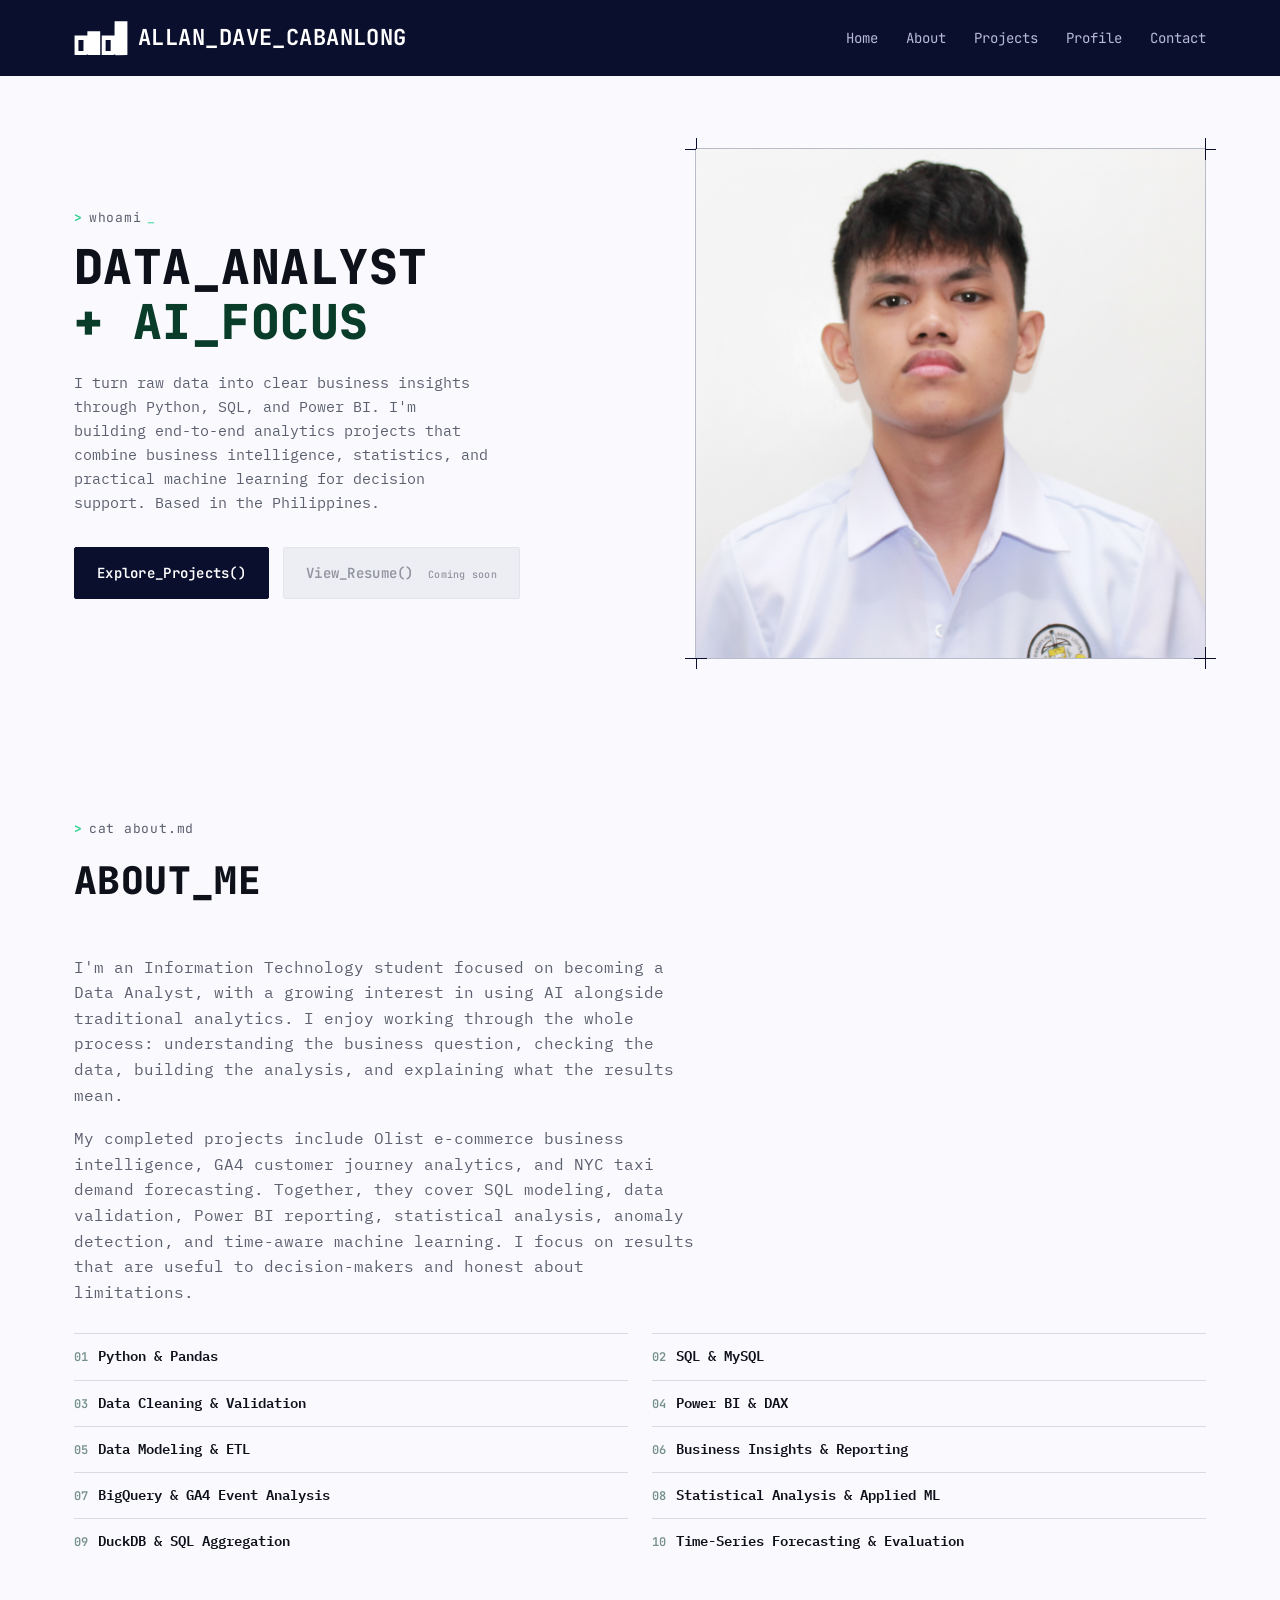
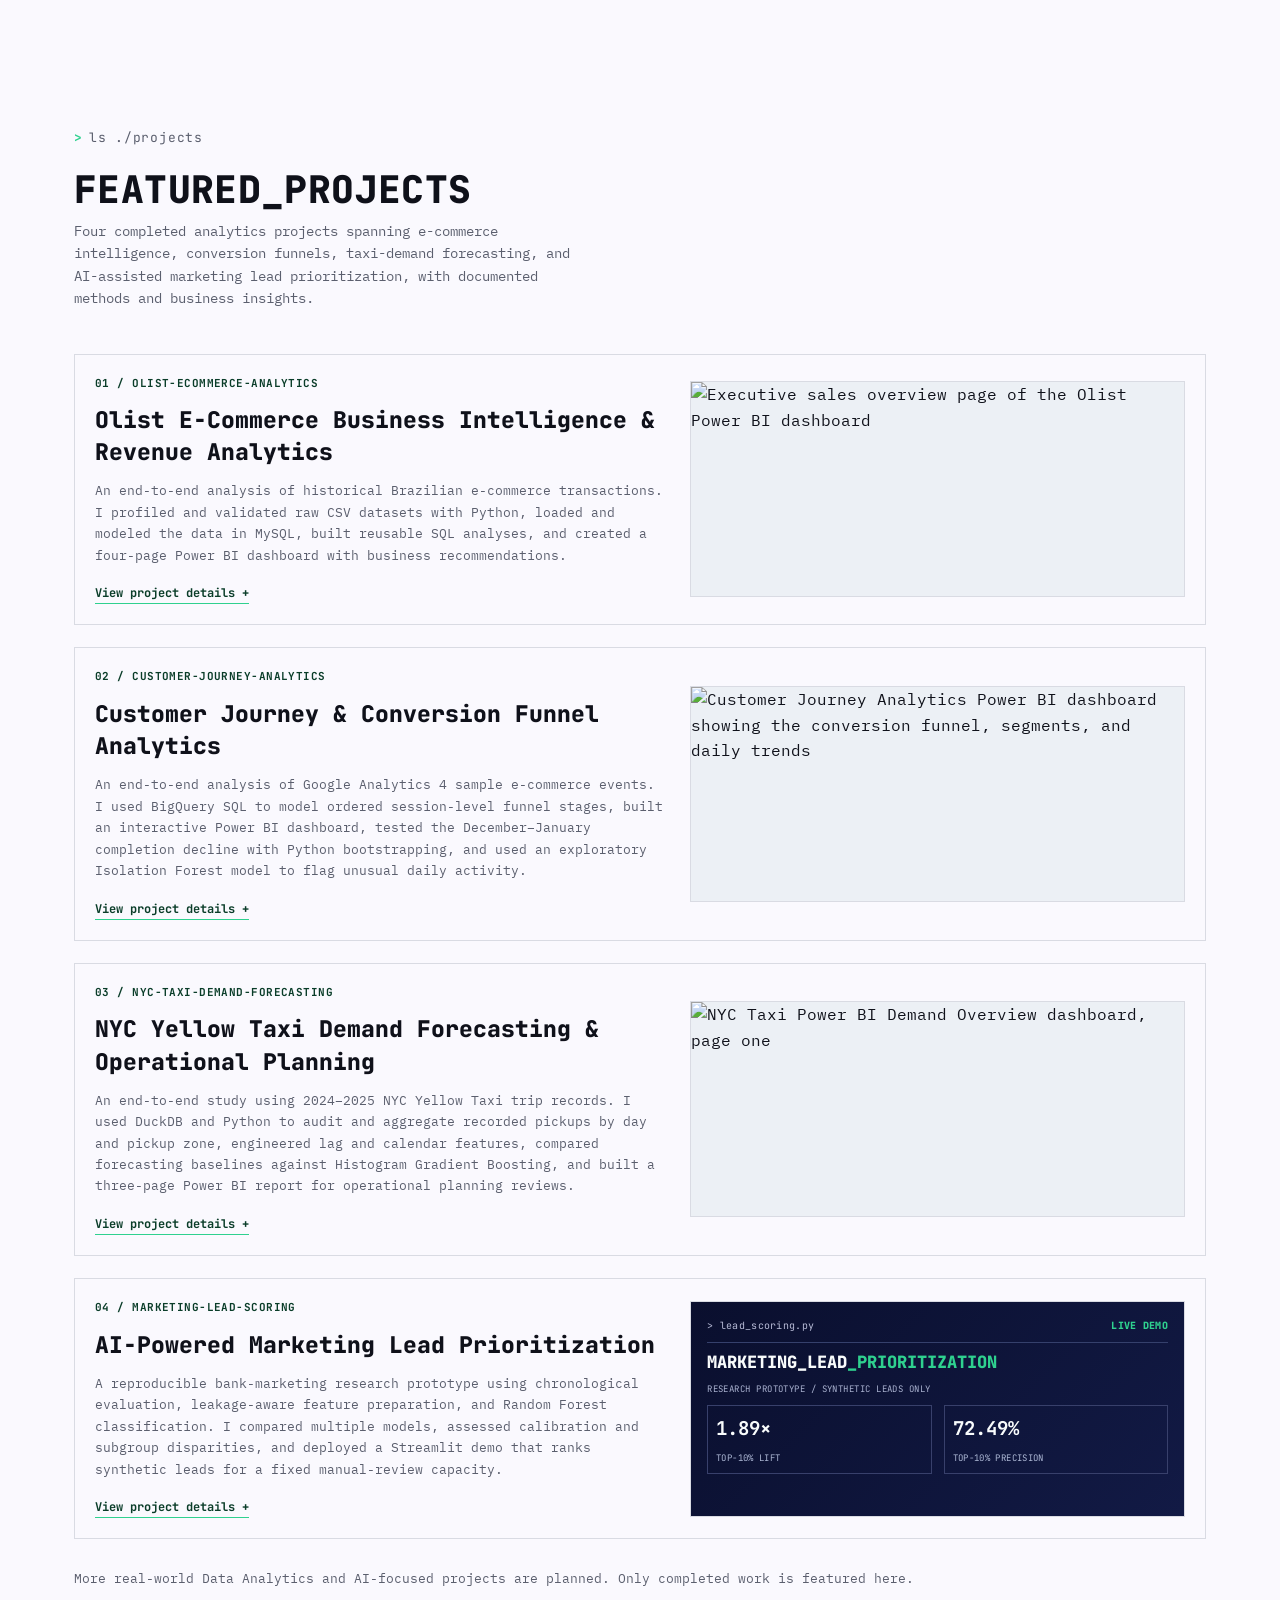
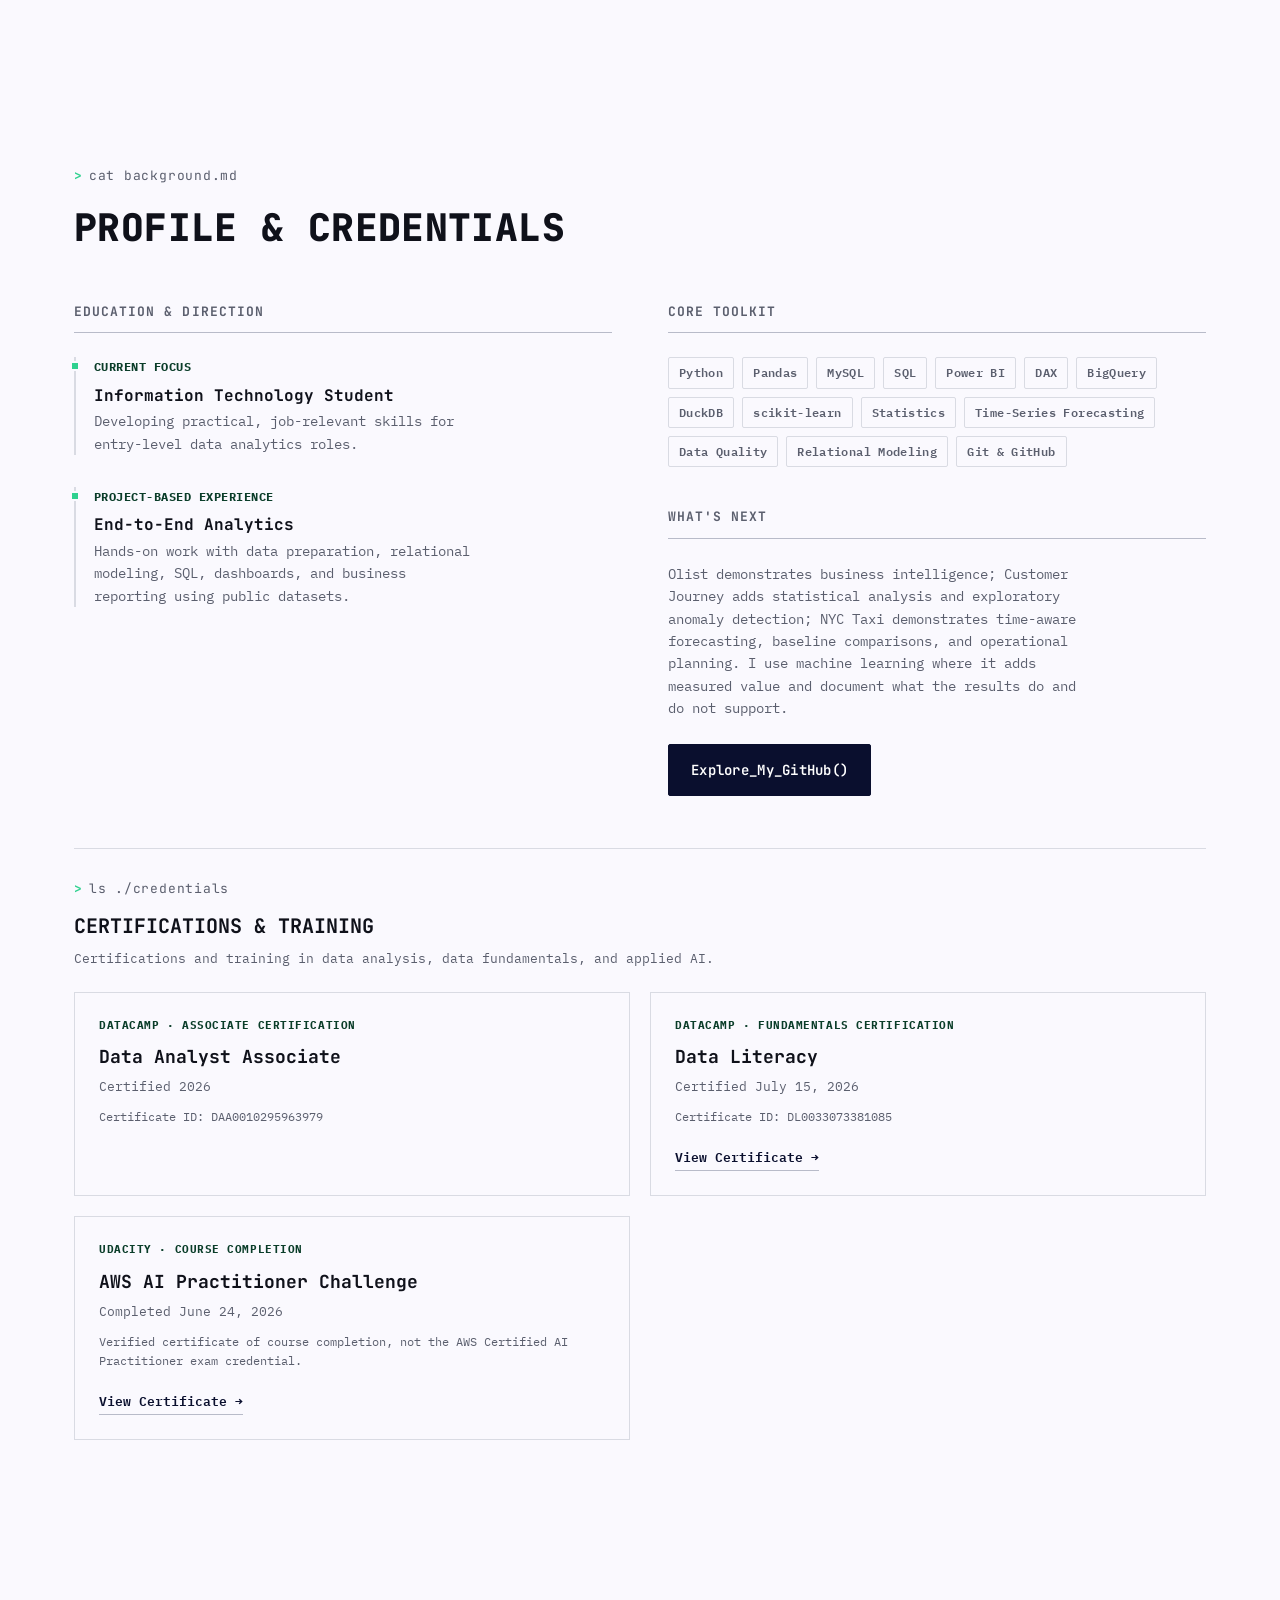
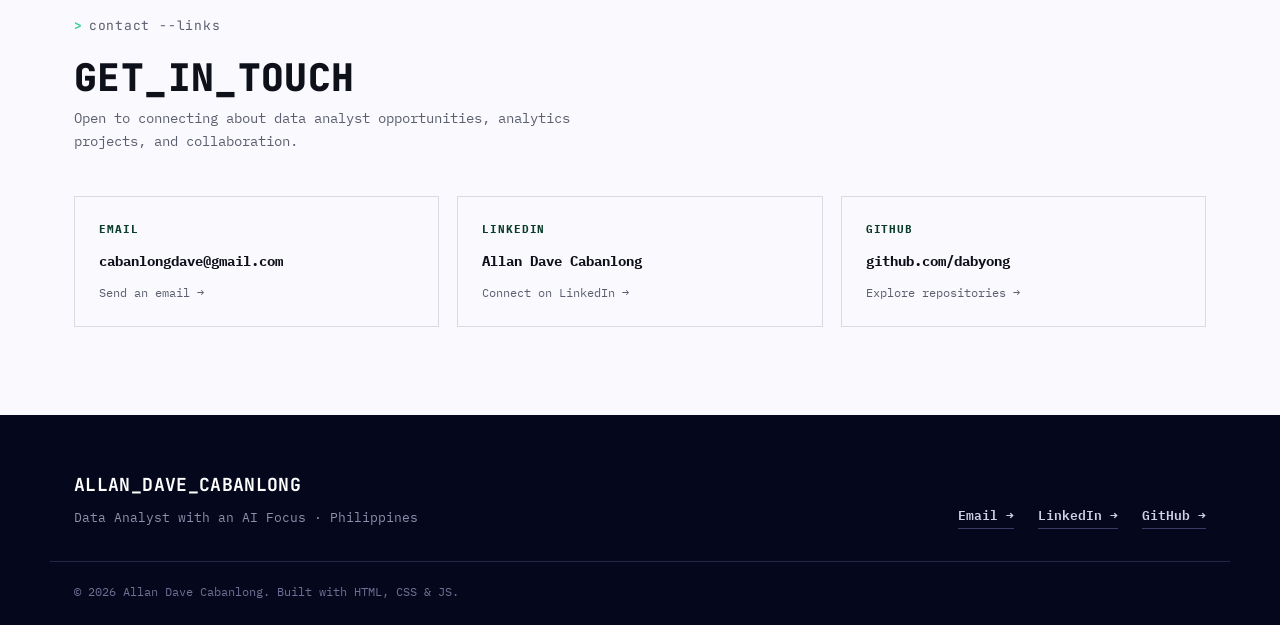
==== commit 3f1e9b41: "Show earned DataCamp Data Analyst Associate certification" ====
--- a/index.html
+++ b/index.html
@@ -437,9 +437,15 @@
         <div class="credentials-heading">
           <p class="eyebrow"><span class="prompt">&gt;</span> ls ./credentials</p>
           <h3>CERTIFICATIONS &amp; TRAINING</h3>
-          <p>Verified learning milestones in data fundamentals and applied AI.</p>
+          <p>Certifications and training in data analysis, data fundamentals, and applied AI.</p>
         </div>
         <div class="credentials-grid">
+          <article class="credential-card">
+            <p class="credential-issuer">DATACAMP · ASSOCIATE CERTIFICATION</p>
+            <h4>Data Analyst Associate</h4>
+            <p>Certified 2026</p>
+            <p class="credential-meta">Certificate ID: DAA0010295963979</p>
+          </article>
           <article class="credential-card">
             <p class="credential-issuer">DATACAMP · FUNDAMENTALS CERTIFICATION</p>
             <h4>Data Literacy</h4>
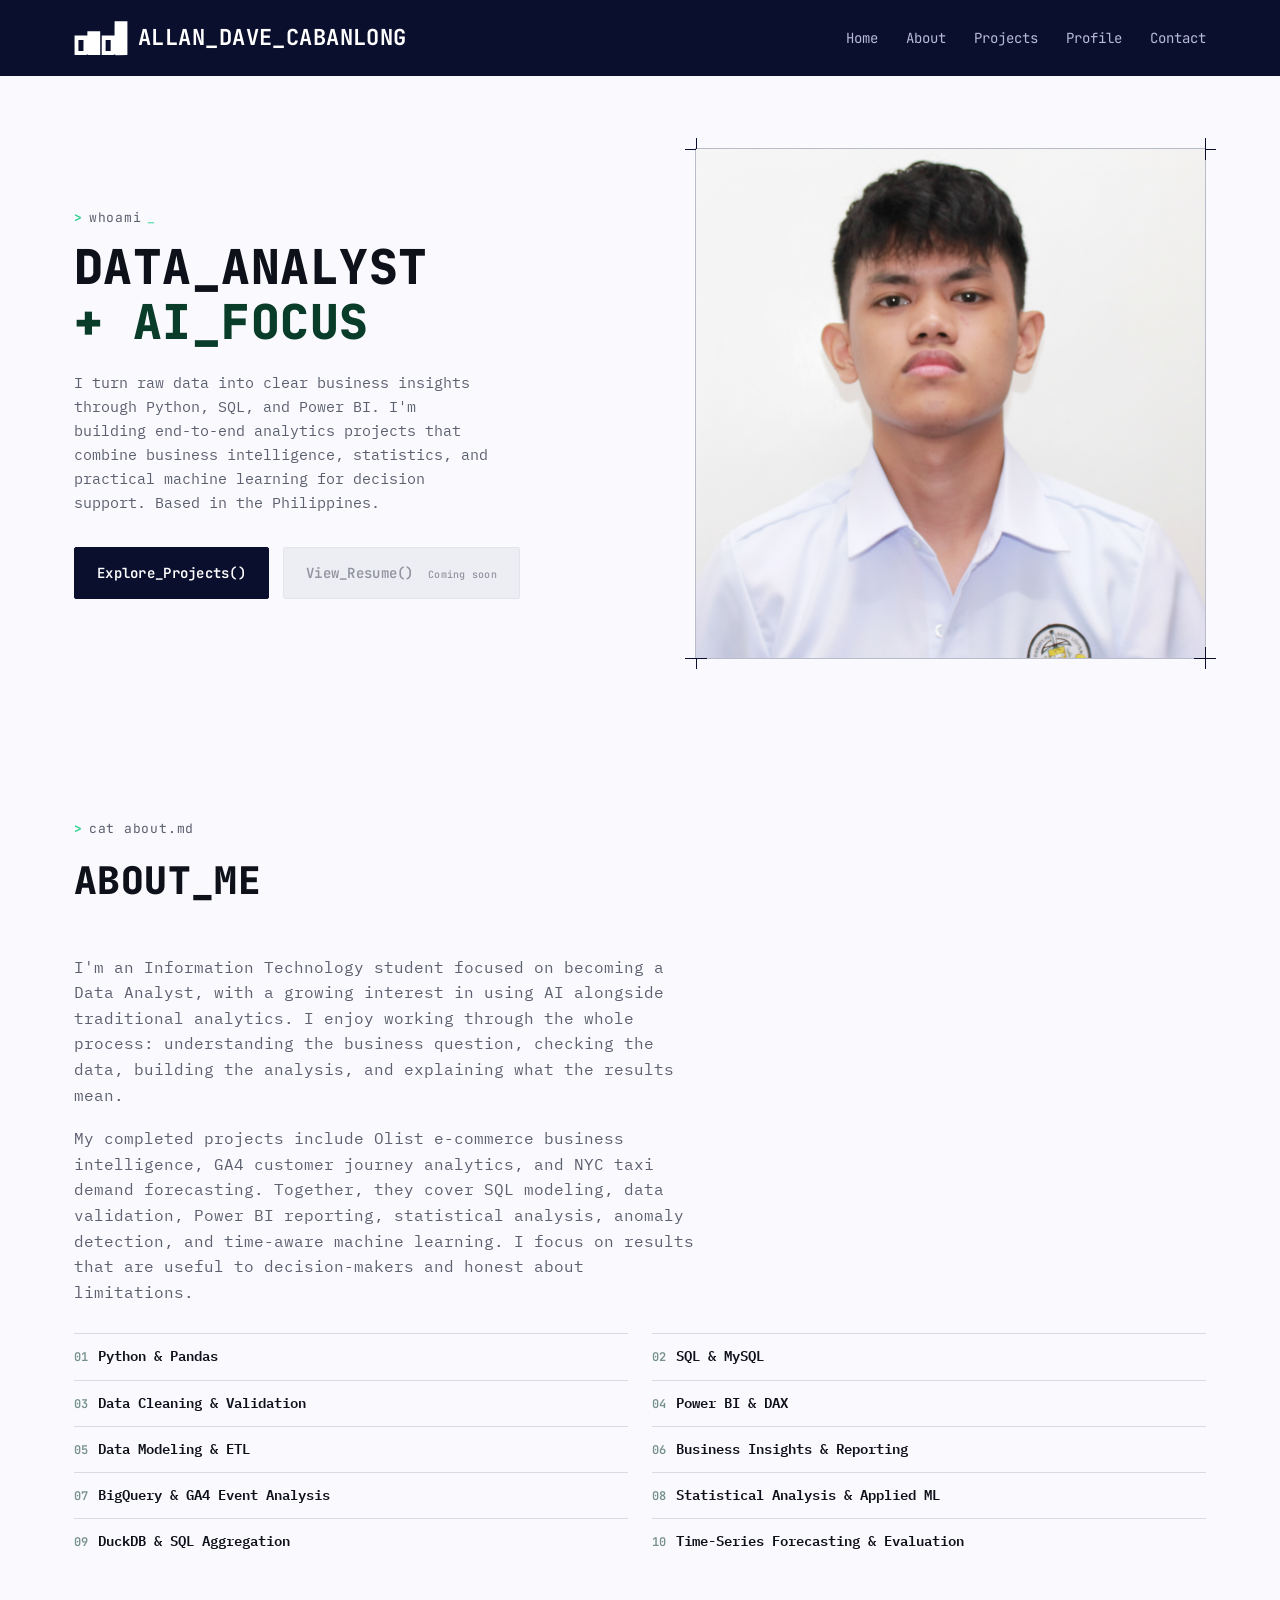
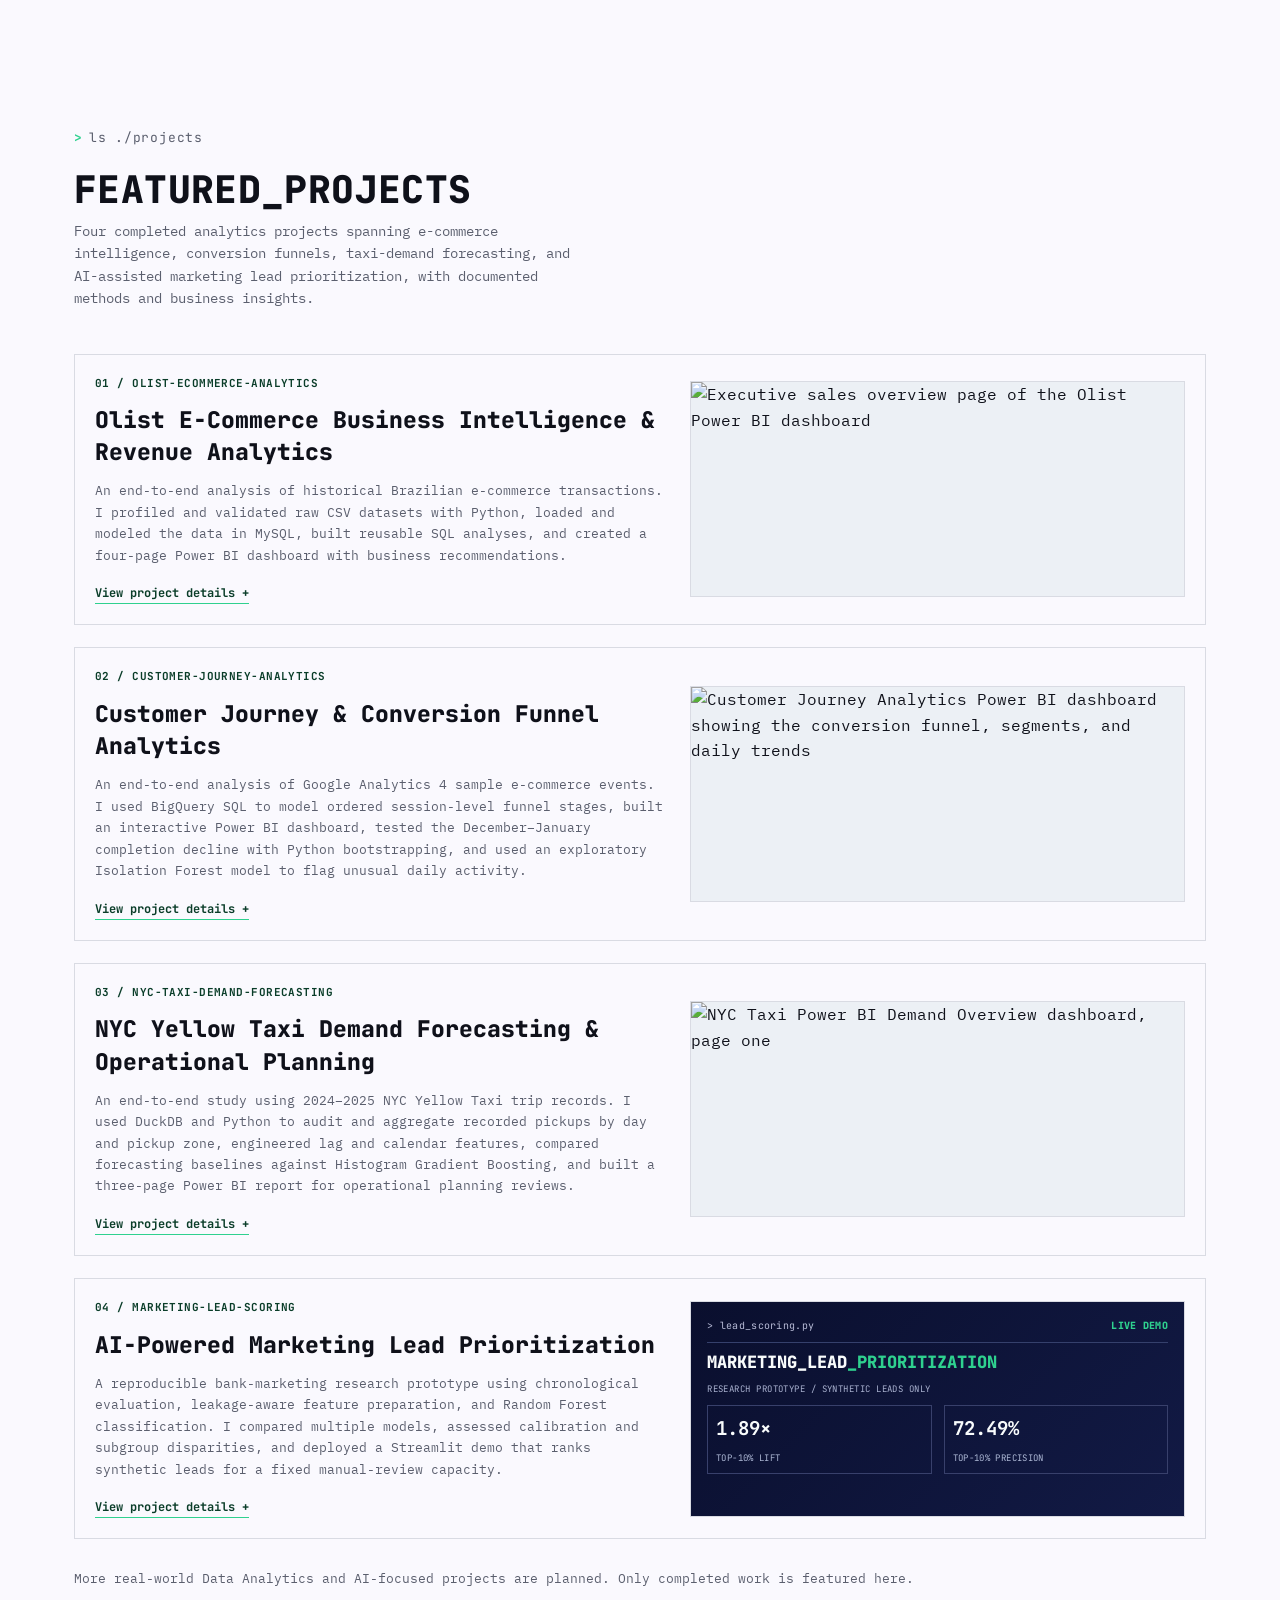
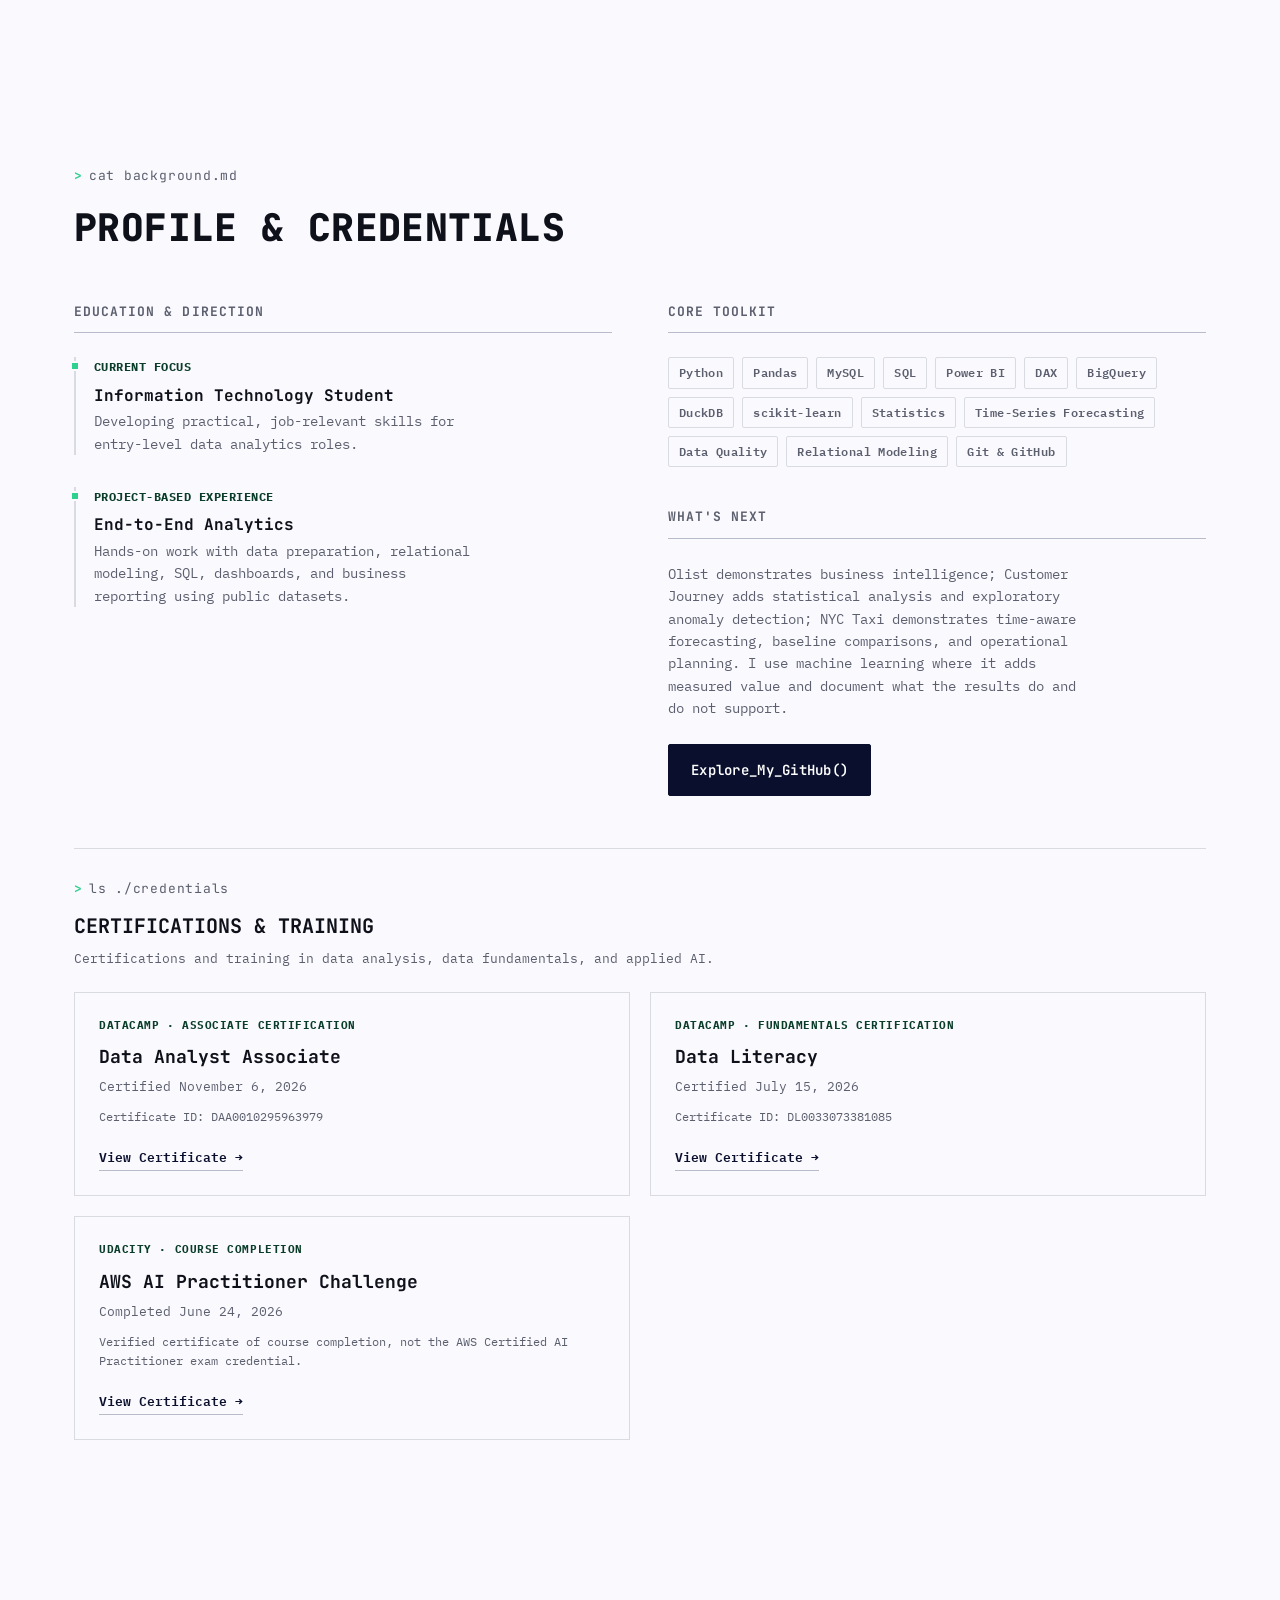
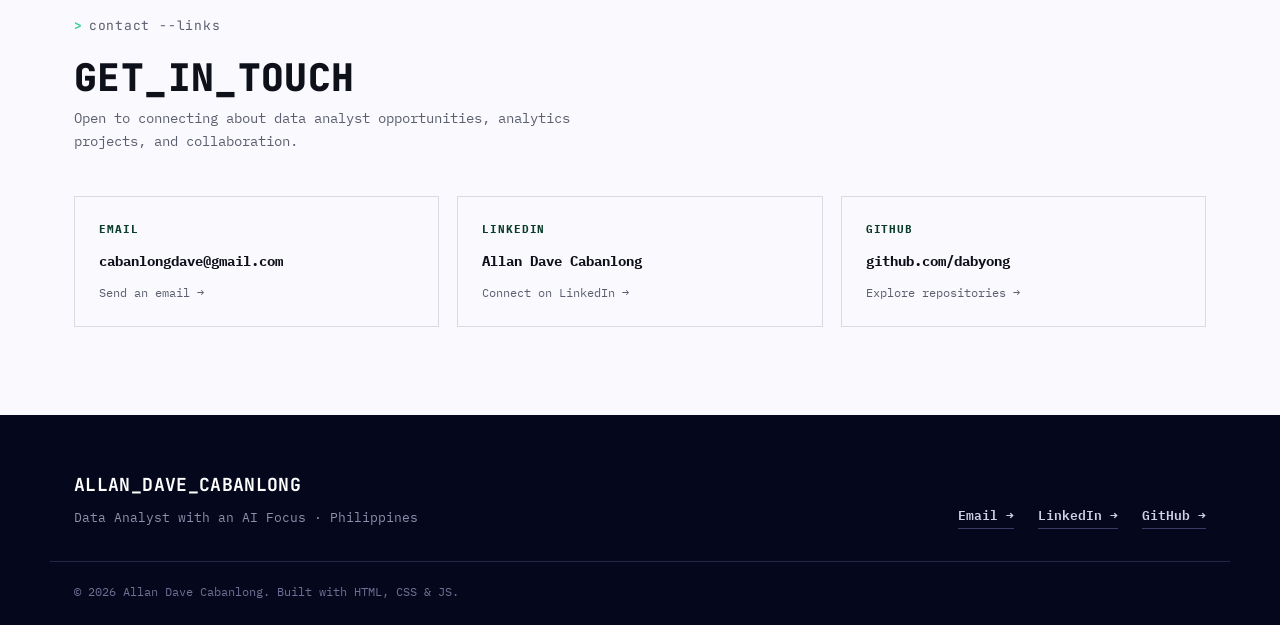
==== commit 8d7a4d50: "Add verified DataCamp Associate certification date and public credential link" ====
--- a/index.html
+++ b/index.html
@@ -443,8 +443,9 @@
           <article class="credential-card">
             <p class="credential-issuer">DATACAMP · ASSOCIATE CERTIFICATION</p>
             <h4>Data Analyst Associate</h4>
-            <p>Certified 2026</p>
+            <p>Certified November 6, 2026</p>
             <p class="credential-meta">Certificate ID: DAA0010295963979</p>
+            <a class="text-link" href="https://www.datacamp.com/certificate/DAA0010295963979" target="_blank" rel="noopener noreferrer">View Certificate &rarr;</a>
           </article>
           <article class="credential-card">
             <p class="credential-issuer">DATACAMP · FUNDAMENTALS CERTIFICATION</p>
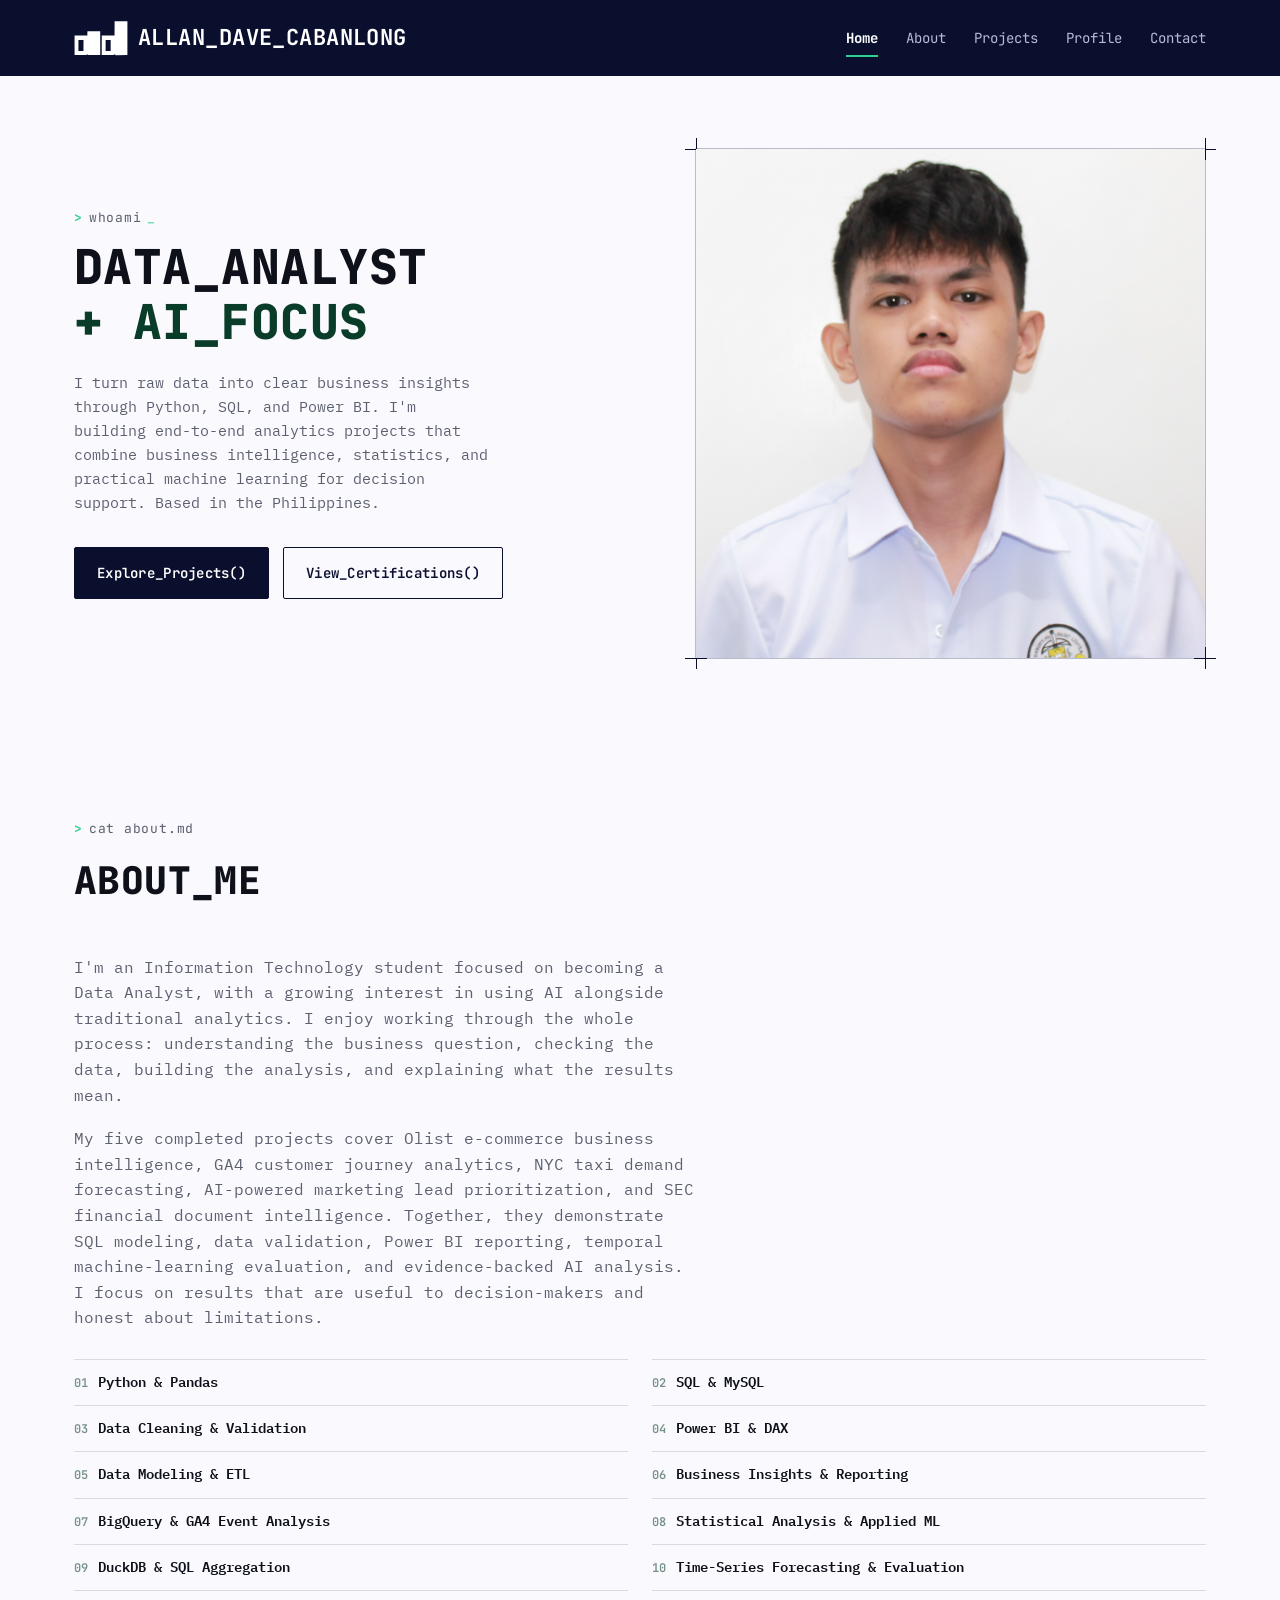
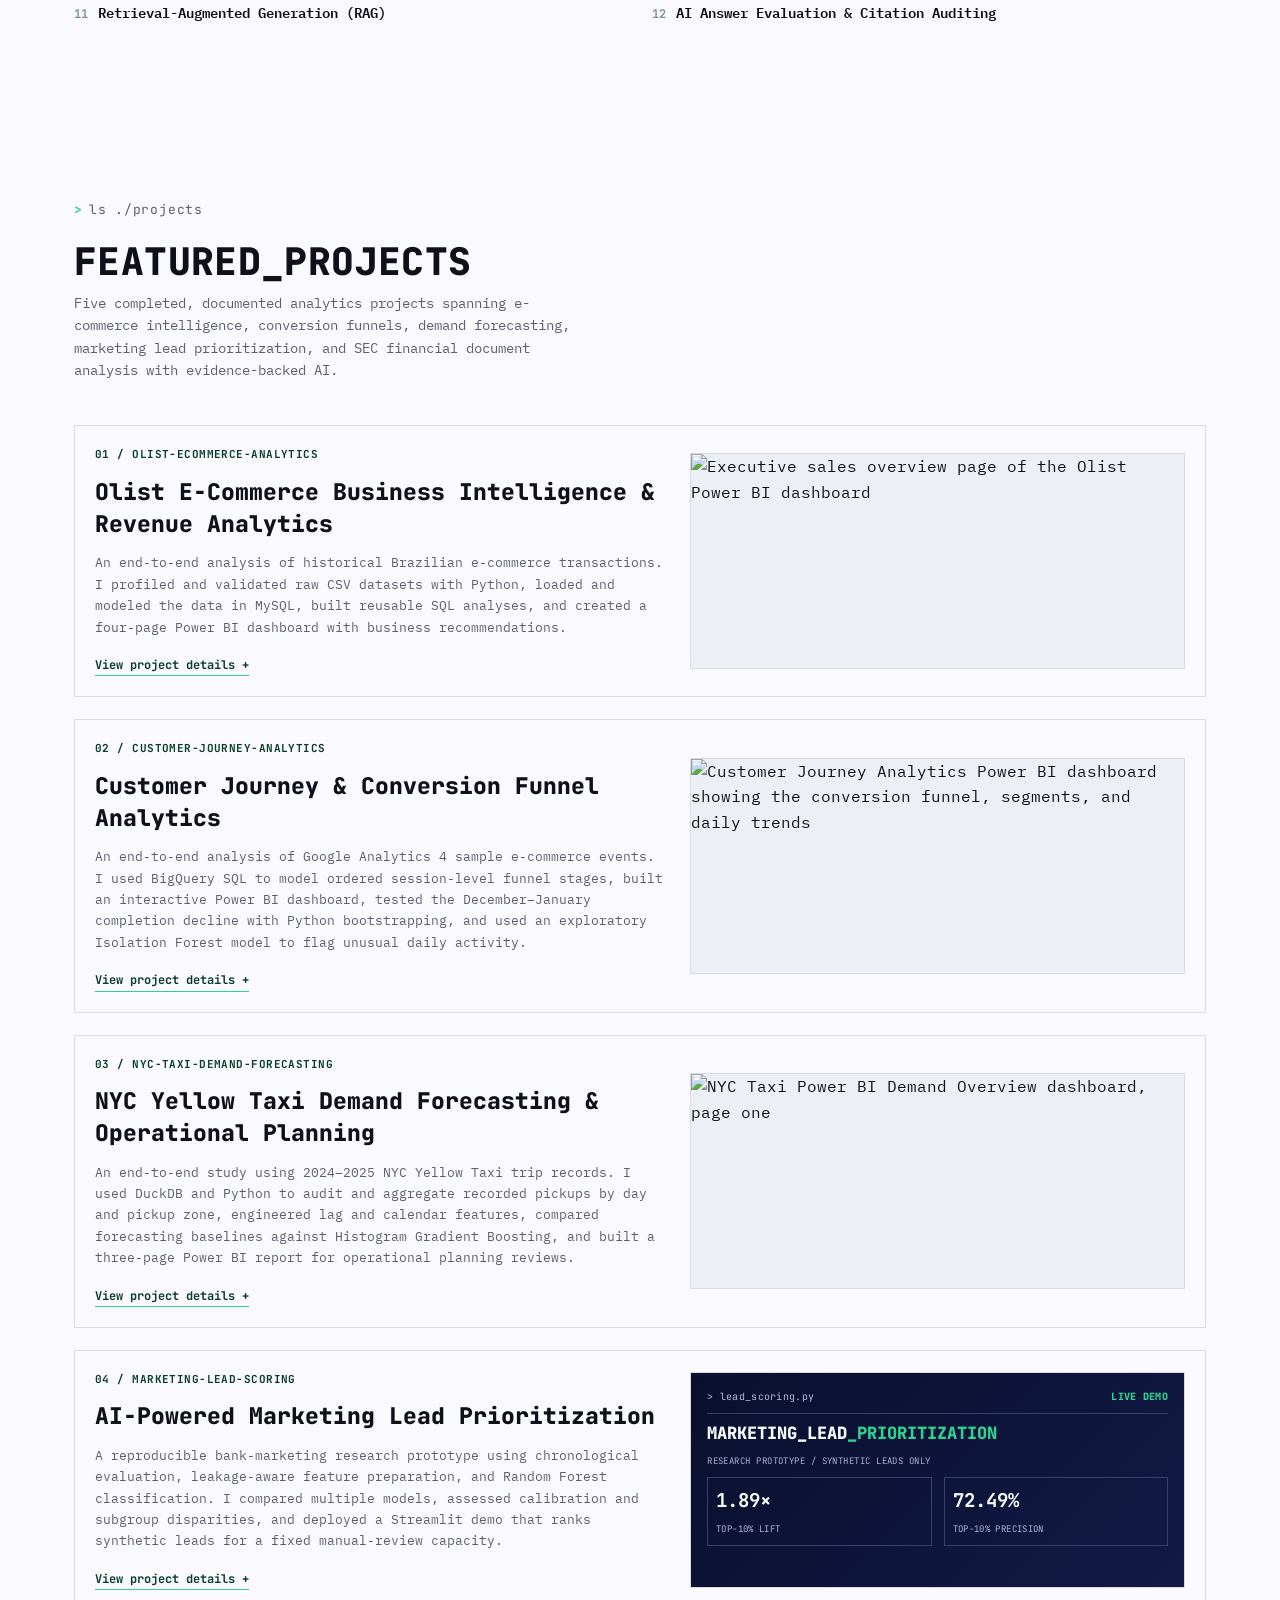
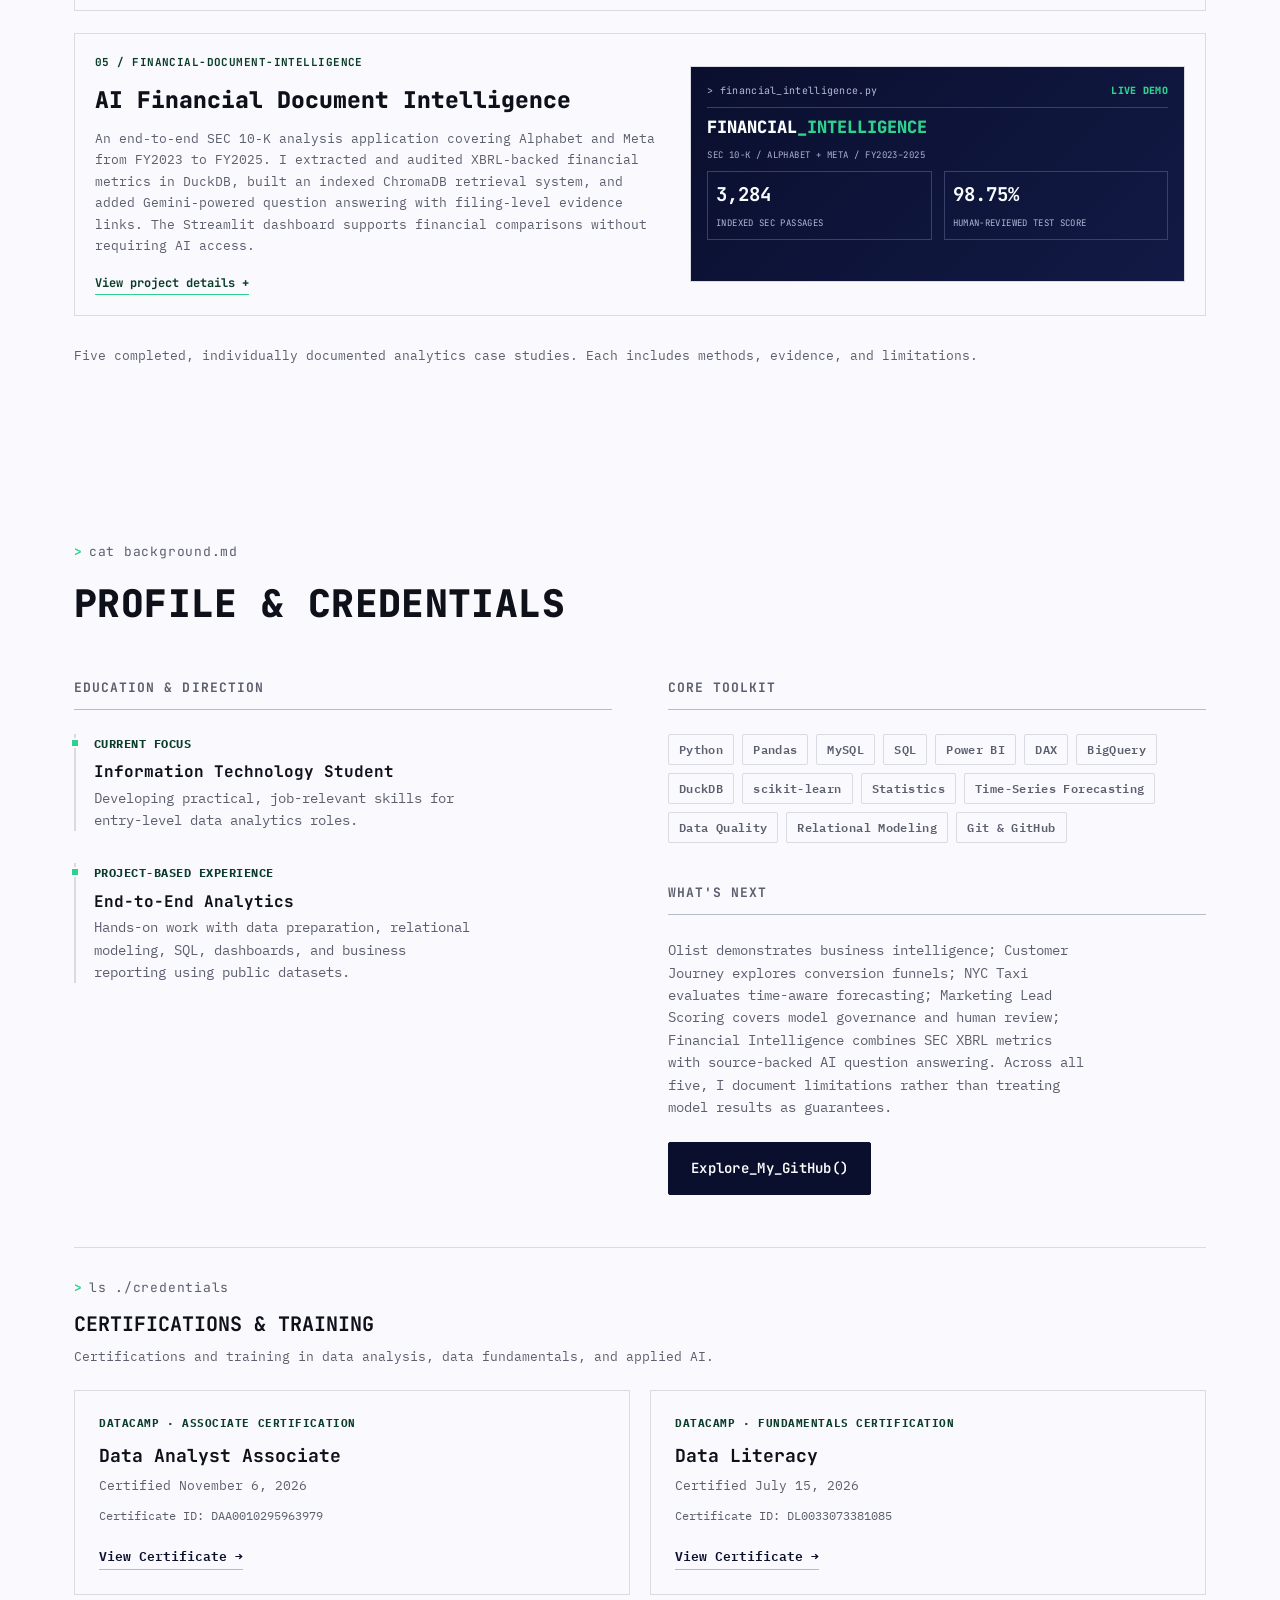
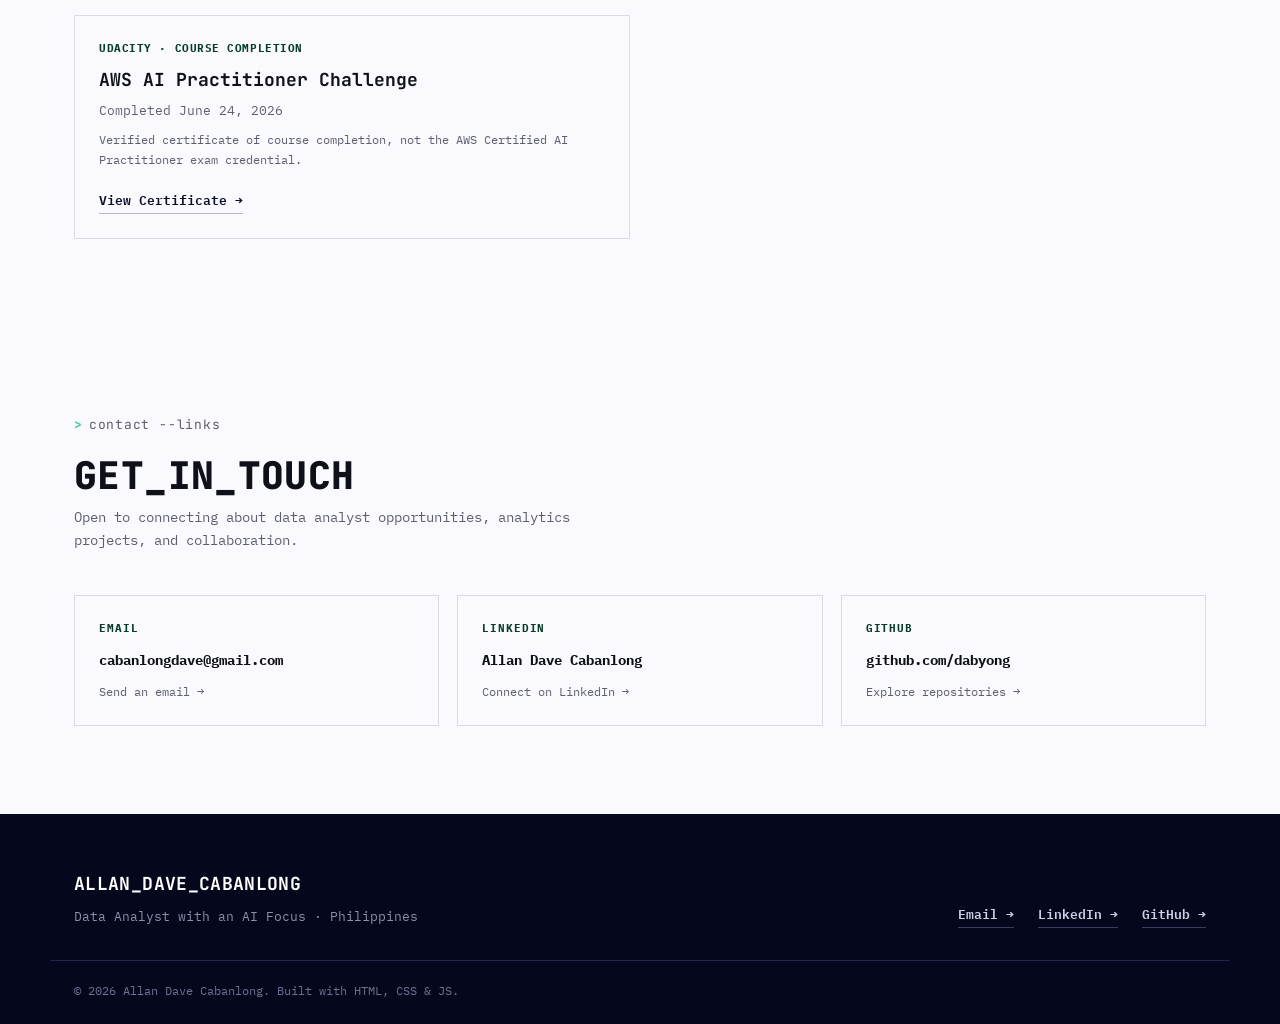
==== commit 372e289a: "Feature Project 5 financial intelligence and refresh five-project portfolio copy" ====
--- a/index.html
+++ b/index.html
@@ -4,7 +4,7 @@
 <meta charset="UTF-8">
 <meta name="viewport" content="width=device-width, initial-scale=1.0">
 <title>Allan Dave Cabanlong | Data Analyst with an AI Focus</title>
-<meta name="description" content="Explore four completed analytics projects: e-commerce business intelligence, GA4 conversion funnel analysis, NYC taxi demand forecasting, and AI-powered marketing lead prioritization using Python, SQL, Power BI, and Streamlit.">
+<meta name="description" content="Explore five completed analytics projects spanning e-commerce BI, GA4 funnels, taxi demand forecasting, marketing lead prioritization, and SEC financial document intelligence with evidence-backed AI.">
 <link rel="preconnect" href="https://fonts.googleapis.com">
 <link rel="preconnect" href="https://fonts.gstatic.com" crossorigin>
 <link href="https://fonts.googleapis.com/css2?family=JetBrains+Mono:ital,wght@0,400;0,500;0,600;0,700;0,800;1,400&family=IBM+Plex+Mono:wght@400;500;600&display=swap" rel="stylesheet">
@@ -49,7 +49,7 @@
         </p>
         <div class="hero-actions">
           <a href="#projects" class="btn btn-primary">Explore_Projects()</a>
-          <button class="btn btn-outline btn-unavailable" type="button" disabled title="Updated resume will be available after Project 5 is complete">View_Resume() <span class="resume-pending">Coming soon</span></button>
+          <a href="#certifications" class="btn btn-outline">View_Certifications()</a>
         </div>
       </div>
 
@@ -84,11 +84,12 @@
           checking the data, building the analysis, and explaining what the results mean.
         </p>
         <p>
-          My completed projects include Olist e-commerce business intelligence, GA4
-          customer journey analytics, and NYC taxi demand forecasting. Together,
-          they cover SQL modeling, data validation, Power BI reporting, statistical
-          analysis, anomaly detection, and time-aware machine learning. I focus
-          on results that are useful to decision-makers and honest about limitations.
+          My five completed projects cover Olist e-commerce business intelligence, GA4
+          customer journey analytics, NYC taxi demand forecasting, AI-powered marketing
+          lead prioritization, and SEC financial document intelligence. Together, they
+          demonstrate SQL modeling, data validation, Power BI reporting, temporal
+          machine-learning evaluation, and evidence-backed AI analysis. I focus on
+          results that are useful to decision-makers and honest about limitations.
         </p>
 
         <ul class="skill-list" aria-label="Analytics skills">
@@ -102,6 +103,8 @@
           <li><span class="skill-index">08</span>Statistical Analysis &amp; Applied ML</li>
           <li><span class="skill-index">09</span>DuckDB &amp; SQL Aggregation</li>
           <li><span class="skill-index">10</span>Time-Series Forecasting &amp; Evaluation</li>
+          <li><span class="skill-index">11</span>Retrieval-Augmented Generation (RAG)</li>
+          <li><span class="skill-index">12</span>AI Answer Evaluation &amp; Citation Auditing</li>
         </ul>
       </div>
     </div>
@@ -113,7 +116,7 @@
       <div class="section-heading">
         <p class="eyebrow"><span class="prompt">&gt;</span> ls ./projects</p>
         <h2>FEATURED_PROJECTS</h2>
-        <p class="section-intro">Four completed analytics projects spanning e-commerce intelligence, conversion funnels, taxi-demand forecasting, and AI-assisted marketing lead prioritization, with documented methods and business insights.</p>
+        <p class="section-intro">Five completed, documented analytics projects spanning e-commerce intelligence, conversion funnels, demand forecasting, marketing lead prioritization, and SEC financial document analysis with evidence-backed AI.</p>
       </div>
 
       <div class="project-grid">
@@ -388,7 +391,77 @@
         </article>
       </div>
 
-      <p class="project-next">More real-world Data Analytics and AI-focused projects are planned. Only completed work is featured here.</p>
+
+      <!-- ============ PROJECT 05 ============ -->
+      <div class="project-grid project-grid-secondary">
+        <article class="project-card project-card-featured project-card-05">
+          <div class="project-card-top">
+            <span class="dot"></span><span class="dot"></span><span class="dot"></span>
+            <span class="project-file">05 / financial-document-intelligence</span>
+            <span class="project-status">LIVE FINANCIAL DASHBOARD</span>
+          </div>
+          <div class="project-featured-layout">
+            <div class="project-featured-visual">
+              <a href="https://financial-document-intelligence-s6vij3mw7qkzfsm9j4uupj.streamlit.app/" target="_blank" rel="noopener noreferrer" aria-label="Open the Project 5 SEC financial intelligence dashboard">
+                <div class="project4-demo-panel project5-demo-panel" aria-hidden="true">
+                  <div class="project4-demo-top"><span>&gt; financial_intelligence.py</span><span class="project4-demo-live">LIVE DEMO</span></div>
+                  <div class="project4-demo-heading">FINANCIAL<span>_INTELLIGENCE</span></div>
+                  <div class="project4-demo-sub">SEC 10-K / ALPHABET + META / FY2023–2025</div>
+                  <div class="project4-demo-stats">
+                    <div><strong>3,284</strong><span>INDEXED SEC PASSAGES</span></div>
+                    <div><strong>98.75%</strong><span>HUMAN-REVIEWED TEST SCORE</span></div>
+                  </div>
+                  <div class="project4-demo-bars">
+                    <div><span>REVIEWED ANSWER SCORE</span><i style="--bar-width:98.75%"></i></div>
+                    <div><span>CITATION ID RE-AUDIT</span><i style="--bar-width:100%"></i></div>
+                  </div>
+                  <div class="project4-demo-cta">OPEN_FINANCIAL_DASHBOARD() &rarr;</div>
+                </div>
+              </a>
+              <p class="visual-caption">STREAMLIT / SEC FINANCIAL ANALYTICS + RAG</p>
+            </div>
+            <div class="project-card-body project-featured-content">
+              <p class="project-kicker">PROJECT 05 · FINANCIAL ANALYTICS &amp; EVIDENCE-GROUNDED AI</p>
+              <h3>AI Financial Document Intelligence</h3>
+              <p>
+                An end-to-end SEC 10-K analysis application covering Alphabet and Meta
+                from FY2023 to FY2025. I extracted and audited XBRL-backed financial
+                metrics in DuckDB, built an indexed ChromaDB retrieval system, and added
+                Gemini-powered question answering with filing-level evidence links.
+                The Streamlit dashboard supports financial comparisons without requiring AI access.
+              </p>
+              <div class="project-metrics" aria-label="Key project results">
+                <div><strong>6</strong><span>Company-year records</span></div>
+                <div><strong>3,284</strong><span>Indexed passages</span></div>
+                <div><strong>79 / 80</strong><span>Human-reviewed AI test score*</span></div>
+              </div>
+              <p class="project-finding">
+                <strong>Key finding:</strong> Meta's FY2025 net margin decreased to 30.08%
+                despite 22.17% year-over-year revenue growth. The filing-based analysis
+                links this in part to a substantial U.S. tax-law-related charge.
+              </p>
+              <ul class="tag-list" aria-label="Tools used">
+                <li>Python</li><li>DuckDB</li><li>SQL</li><li>SEC XBRL</li><li>ChromaDB</li><li>RAG</li><li>Gemini</li><li>Streamlit</li>
+              </ul>
+              <div class="project-links">
+                <a href="https://financial-document-intelligence-s6vij3mw7qkzfsm9j4uupj.streamlit.app/" class="text-link" target="_blank" rel="noopener noreferrer">Launch_Live_Demo &rarr;</a>
+                <a href="https://github.com/dabyong/financial-document-intelligence" class="text-link" target="_blank" rel="noopener noreferrer">View_GitHub &rarr;</a>
+                <a href="https://github.com/dabyong/financial-document-intelligence/blob/main/reports/final_ai_answer_evaluation.md" class="text-link" target="_blank" rel="noopener noreferrer">AI_Evaluation &rarr;</a>
+                <a href="https://github.com/dabyong/financial-document-intelligence/blob/main/reports/sec_data_quality_audit.md" class="text-link" target="_blank" rel="noopener noreferrer">Data_Quality_Audit &rarr;</a>
+              </div>
+              <p class="project-note">
+                *The 98.75% score is 79/80 across 10 fixed, human-reviewed questions;
+                it is not a general model accuracy claim. Citation ID checks do not
+                guarantee claim-level support. Live AI requests may require a private
+                demo access code and are subject to service availability and quota.
+                Research demonstration only; not investment advice.
+              </p>
+            </div>
+          </div>
+        </article>
+      </div>
+
+      <p class="project-next">Five completed, individually documented analytics case studies. Each includes methods, evidence, and limitations.</p>
     </div>
   </section>
 
@@ -423,11 +496,11 @@
           </ul>
           <h3 class="resume-col-title resume-col-title-spaced">What's Next</h3>
           <p class="background-copy">
-            Olist demonstrates business intelligence; Customer Journey adds statistical
-            analysis and exploratory anomaly detection; NYC Taxi demonstrates
-            time-aware forecasting, baseline comparisons, and operational planning.
-            I use machine learning where it adds measured value and document
-            what the results do and do not support.
+            Olist demonstrates business intelligence; Customer Journey explores conversion
+            funnels; NYC Taxi evaluates time-aware forecasting; Marketing Lead Scoring
+            covers model governance and human review; Financial Intelligence combines
+            SEC XBRL metrics with source-backed AI question answering. Across all five,
+            I document limitations rather than treating model results as guarantees.
           </p>
           <a href="https://github.com/dabyong" class="btn btn-primary background-action" target="_blank" rel="noopener noreferrer">Explore_My_GitHub()</a>
         </div>
@@ -452,7 +525,7 @@
             <h4>Data Literacy</h4>
             <p>Certified July 15, 2026</p>
             <p class="credential-meta">Certificate ID: DL0033073381085</p>
-            <a class="text-link" href="https://careerhub-api.datacamp.com/certificates/DL0033073381085/pdf" target="_blank" rel="noopener noreferrer">View Certificate &rarr;</a>
+            <a class="text-link" href="https://www.datacamp.com/skill-verification/DL0033073381085" target="_blank" rel="noopener noreferrer">View Certificate &rarr;</a>
           </article>
           <article class="credential-card">
             <p class="credential-issuer">UDACITY · COURSE COMPLETION</p>
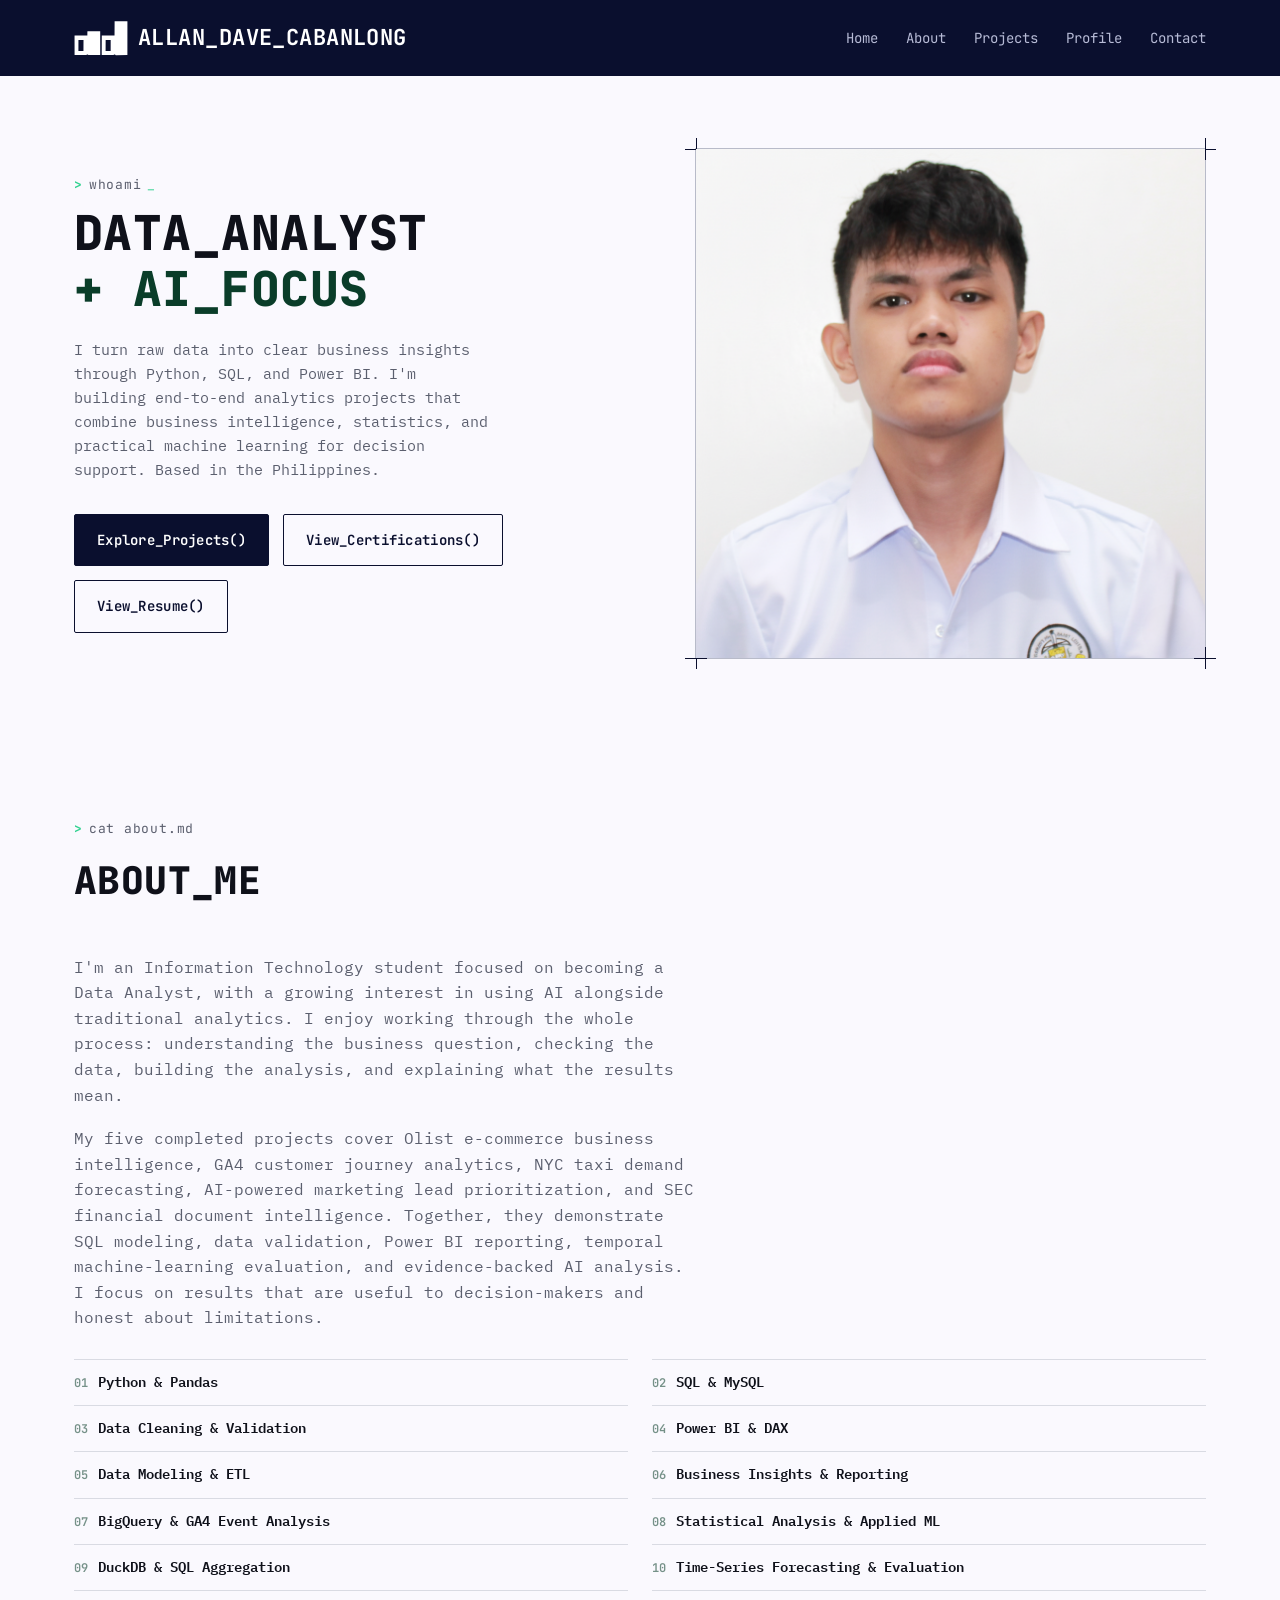
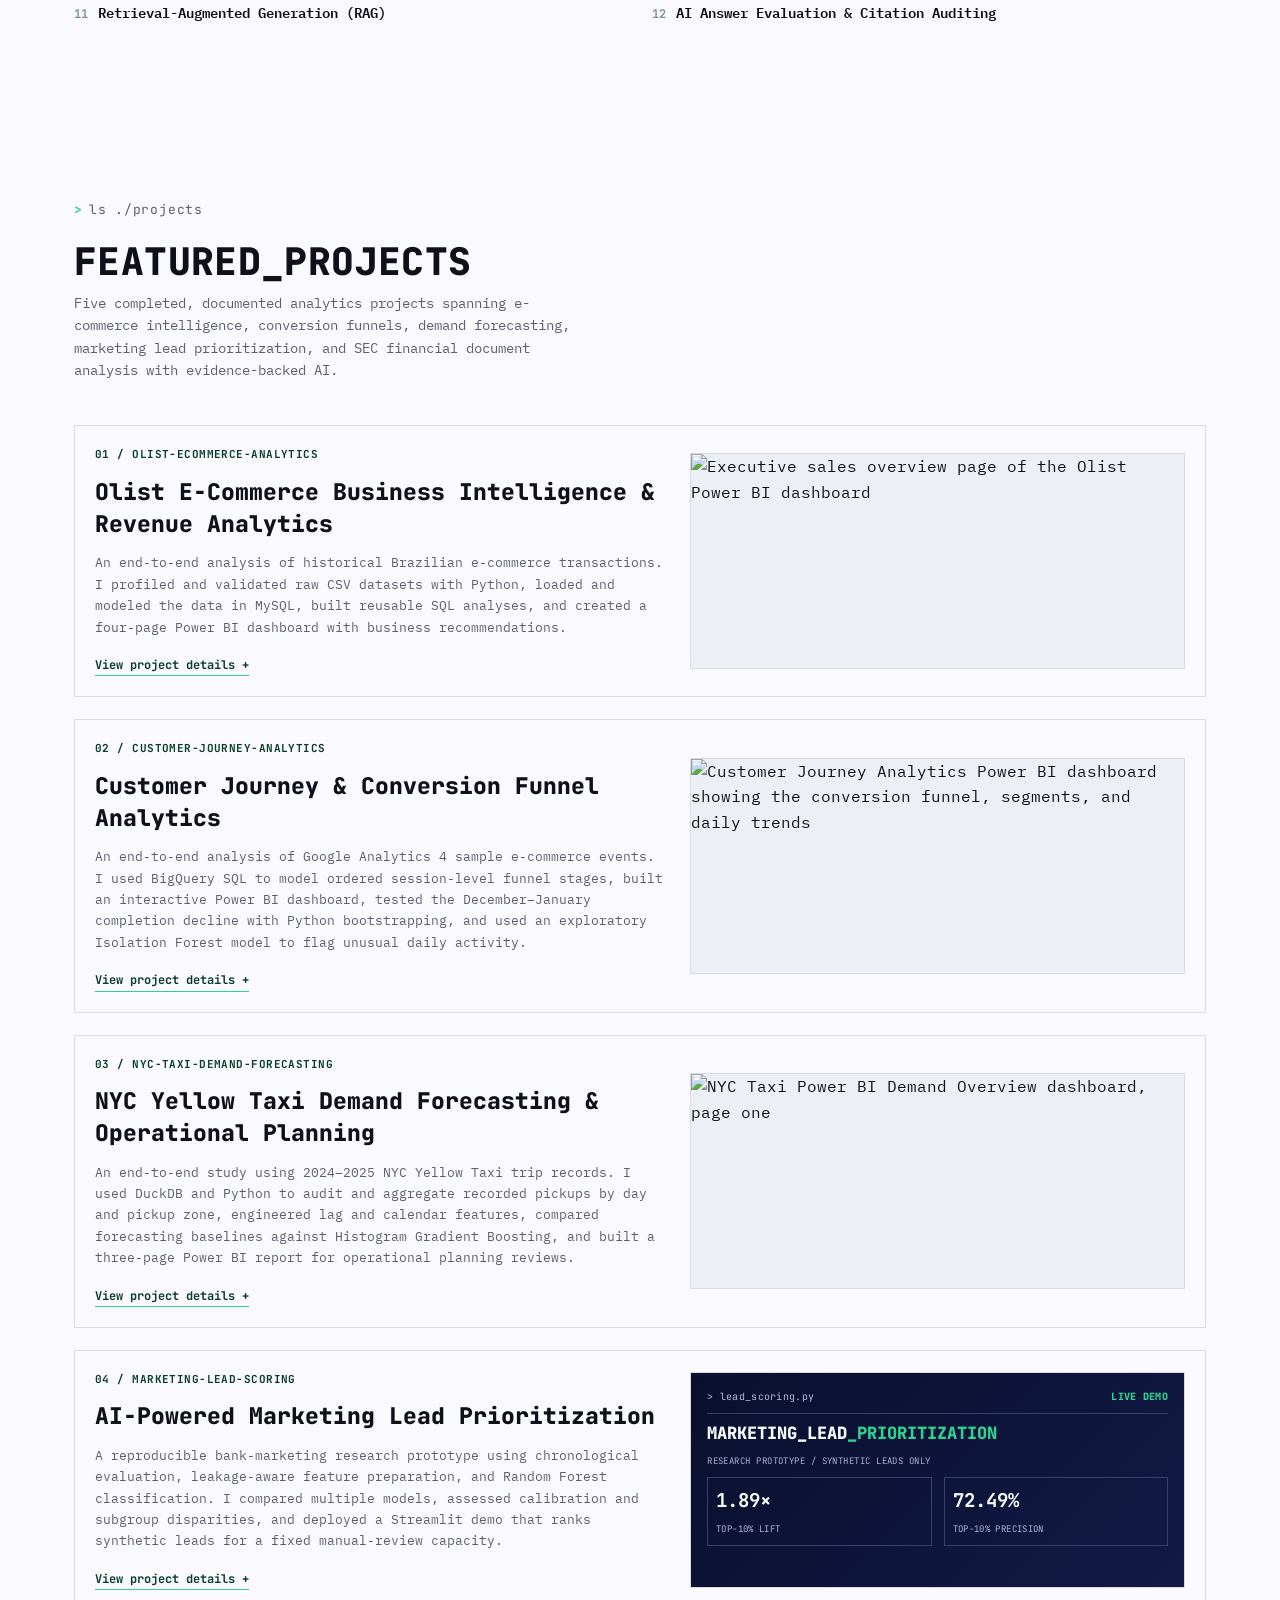
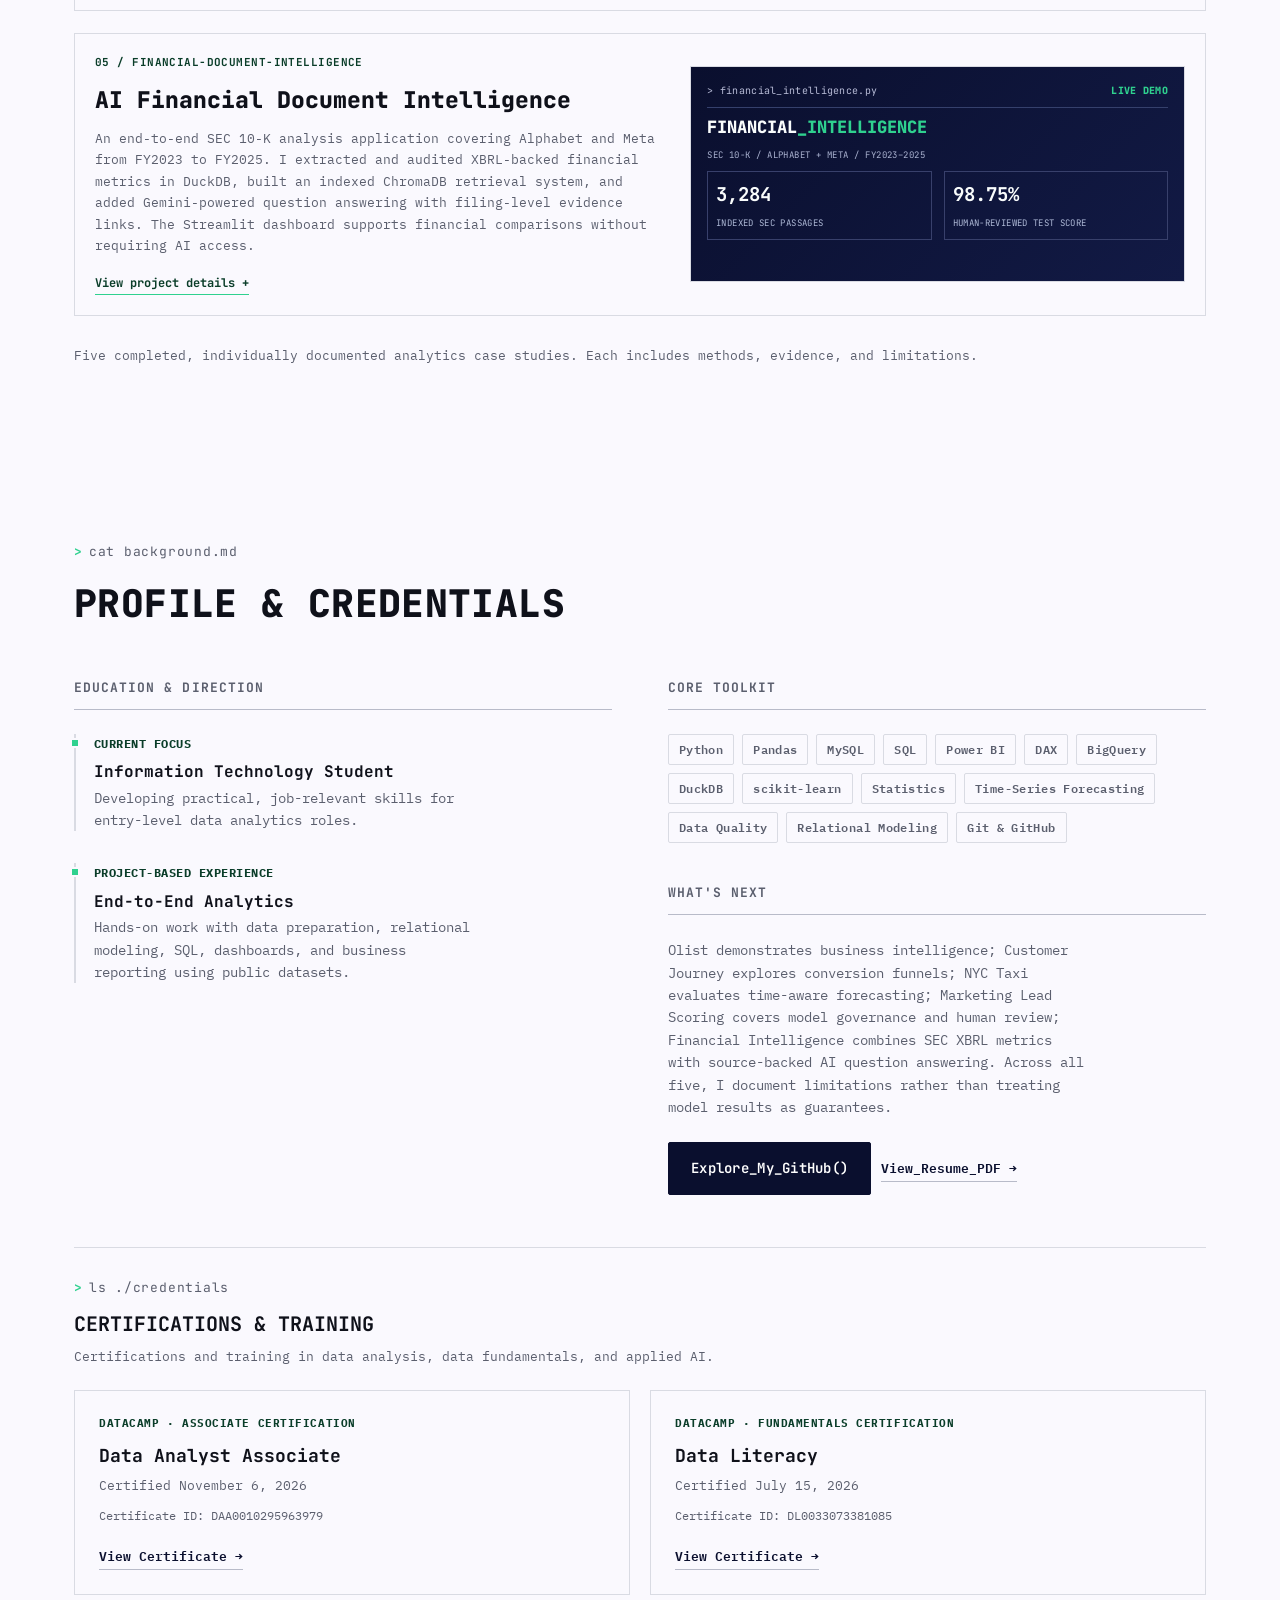
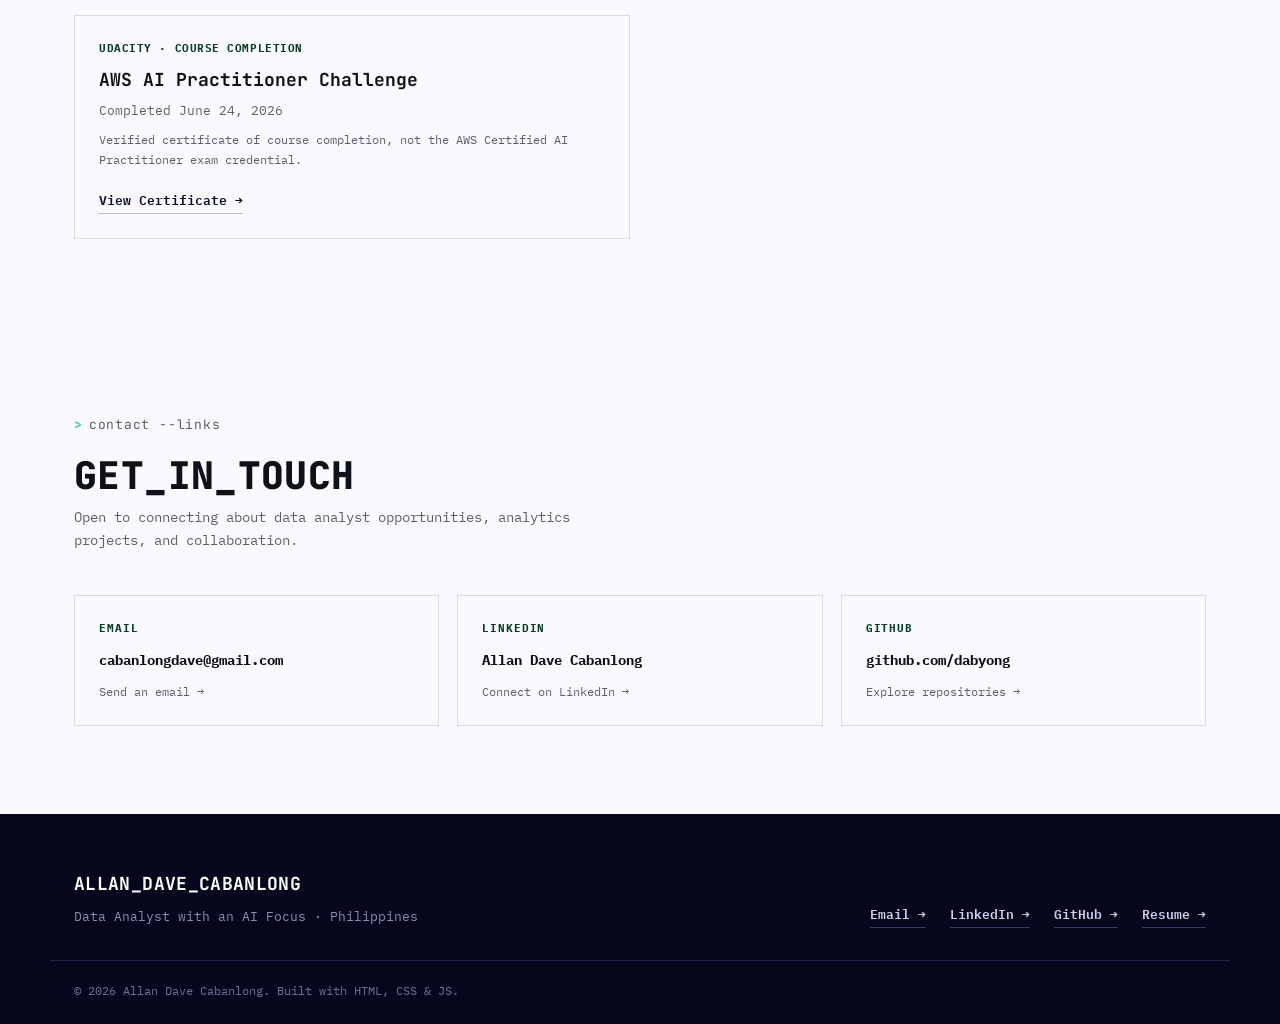
==== commit 42d6ce5f: "Add updated resume links to portfolio" ====
--- a/index.html
+++ b/index.html
@@ -50,6 +50,7 @@
         <div class="hero-actions">
           <a href="#projects" class="btn btn-primary">Explore_Projects()</a>
           <a href="#certifications" class="btn btn-outline">View_Certifications()</a>
+          <a href="https://drive.google.com/file/d/1Geb5Sb2YxrcBFEd8EKRYK8mkhZqc25Uw/view" class="btn btn-outline" target="_blank" rel="noopener noreferrer" aria-label="View resume PDF in a new tab">View_Resume()</a>
         </div>
       </div>
 
@@ -503,6 +504,7 @@
             I document limitations rather than treating model results as guarantees.
           </p>
           <a href="https://github.com/dabyong" class="btn btn-primary background-action" target="_blank" rel="noopener noreferrer">Explore_My_GitHub()</a>
+          <a href="https://drive.google.com/file/d/1Geb5Sb2YxrcBFEd8EKRYK8mkhZqc25Uw/view" class="text-link" target="_blank" rel="noopener noreferrer">View_Resume_PDF &rarr;</a>
         </div>
       </div>
 
@@ -584,6 +586,7 @@
       <a href="mailto:cabanlongdave@gmail.com" class="text-link">Email &rarr;</a>
       <a href="https://www.linkedin.com/in/allan-dave-cabanlong-53a975376/" class="text-link" target="_blank" rel="noopener noreferrer">LinkedIn &rarr;</a>
       <a href="https://github.com/dabyong" class="text-link" target="_blank" rel="noopener noreferrer">GitHub &rarr;</a>
+      <a href="https://drive.google.com/file/d/1Geb5Sb2YxrcBFEd8EKRYK8mkhZqc25Uw/view" class="text-link" target="_blank" rel="noopener noreferrer">Resume &rarr;</a>
     </div>
   </div>
   <p class="footer-copy">© <span id="year"></span> Allan Dave Cabanlong. Built with HTML, CSS &amp; JS.</p>
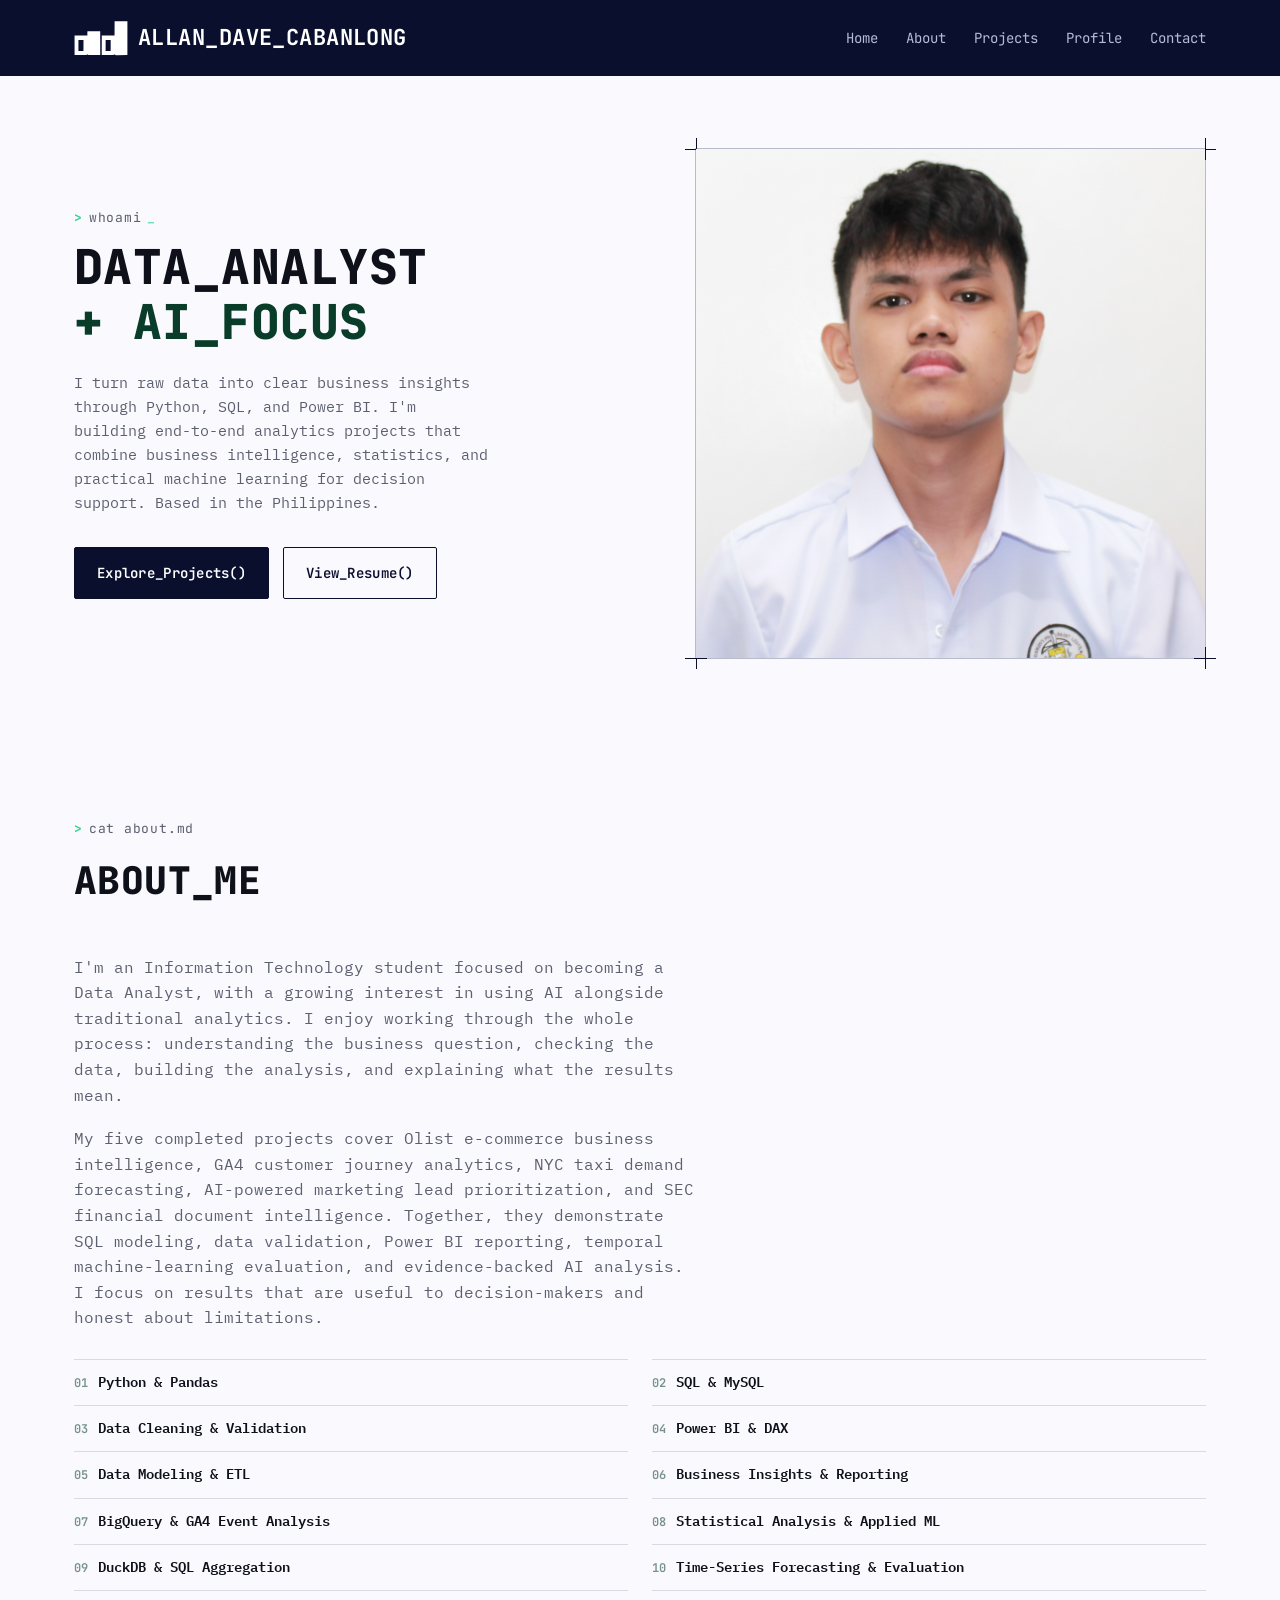
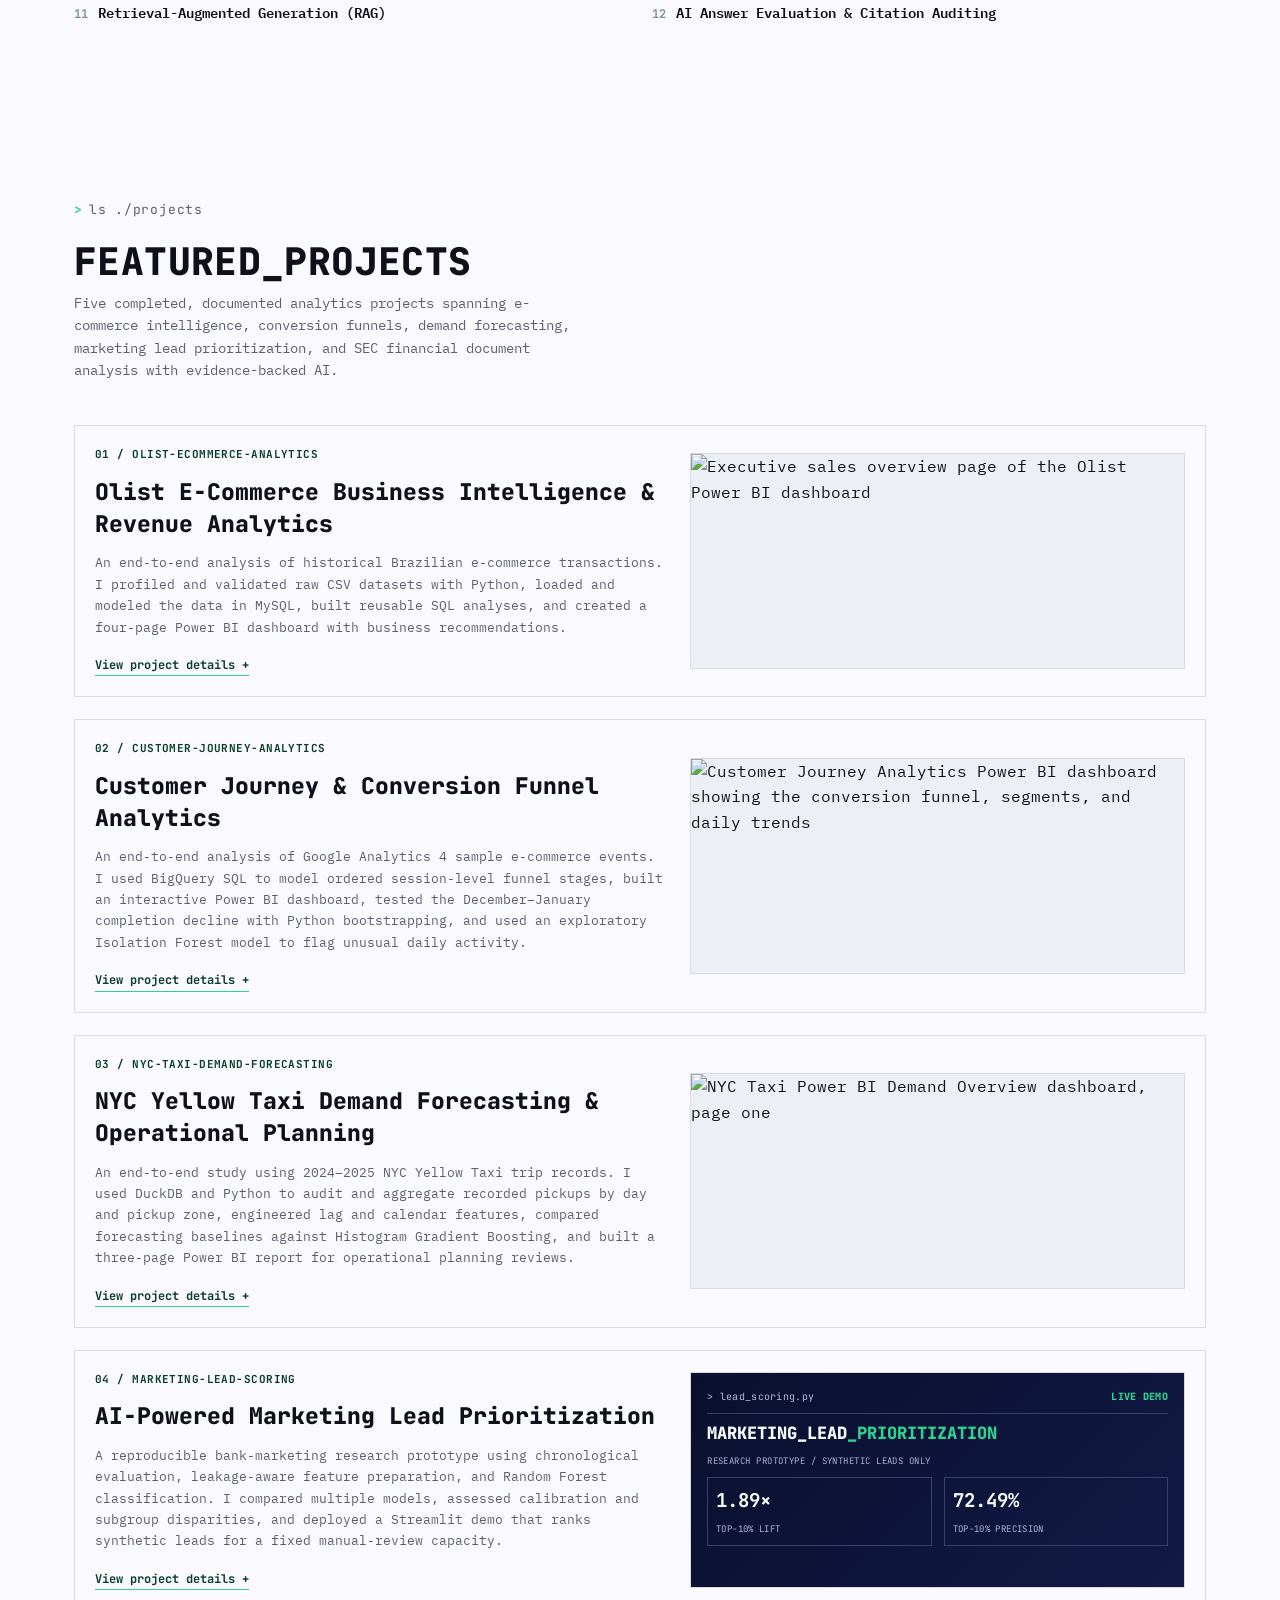
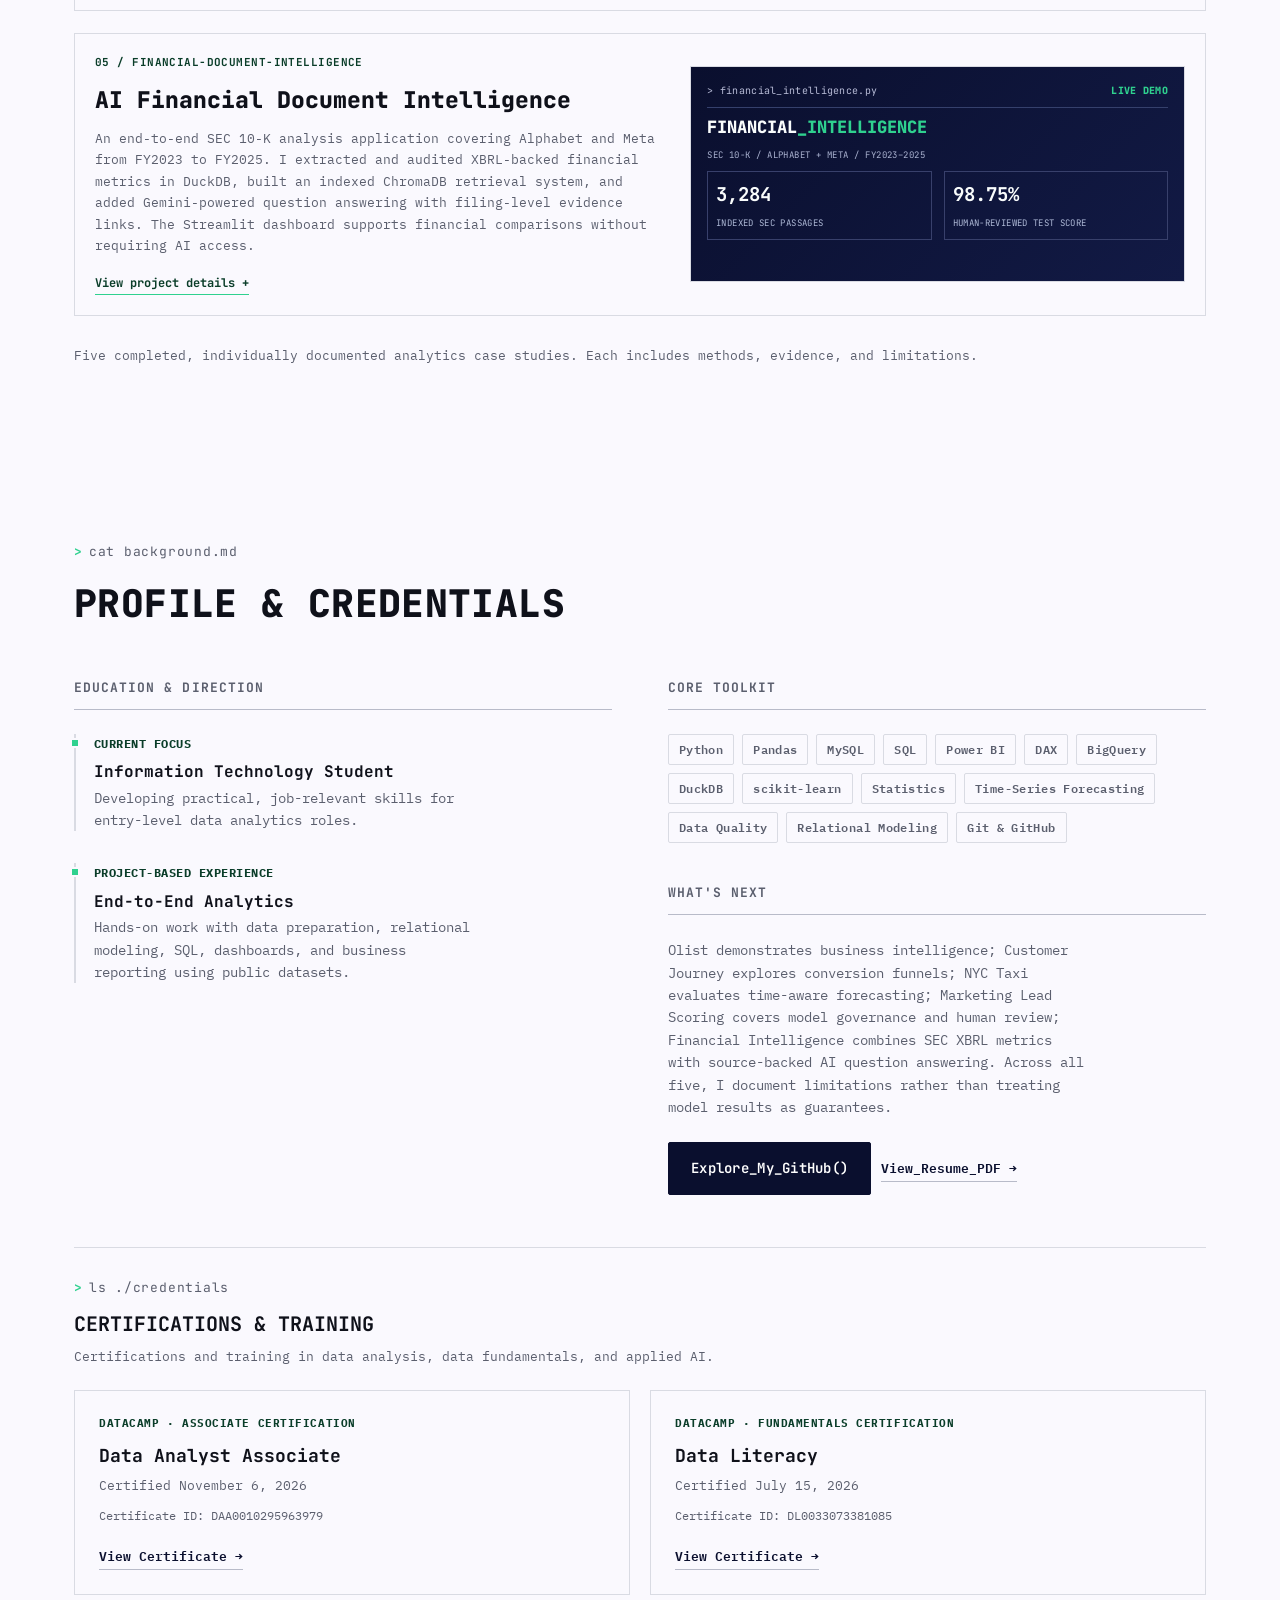
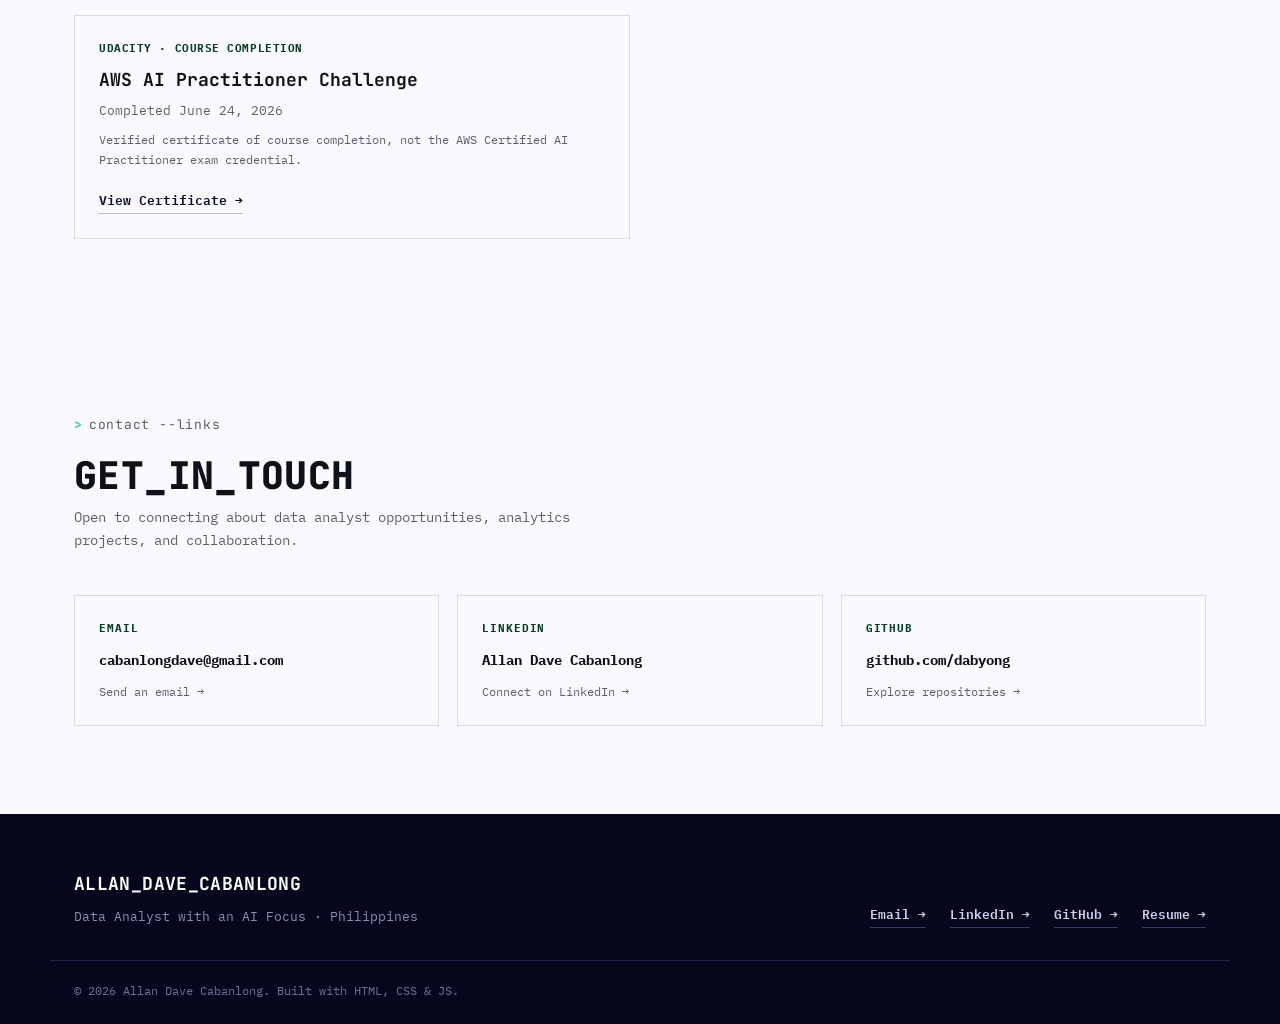
==== commit 44ff4102: "Replace homepage certifications button with resume link" ====
--- a/index.html
+++ b/index.html
@@ -49,7 +49,6 @@
         </p>
         <div class="hero-actions">
           <a href="#projects" class="btn btn-primary">Explore_Projects()</a>
-          <a href="#certifications" class="btn btn-outline">View_Certifications()</a>
           <a href="https://drive.google.com/file/d/1Geb5Sb2YxrcBFEd8EKRYK8mkhZqc25Uw/view" class="btn btn-outline" target="_blank" rel="noopener noreferrer" aria-label="View resume PDF in a new tab">View_Resume()</a>
         </div>
       </div>
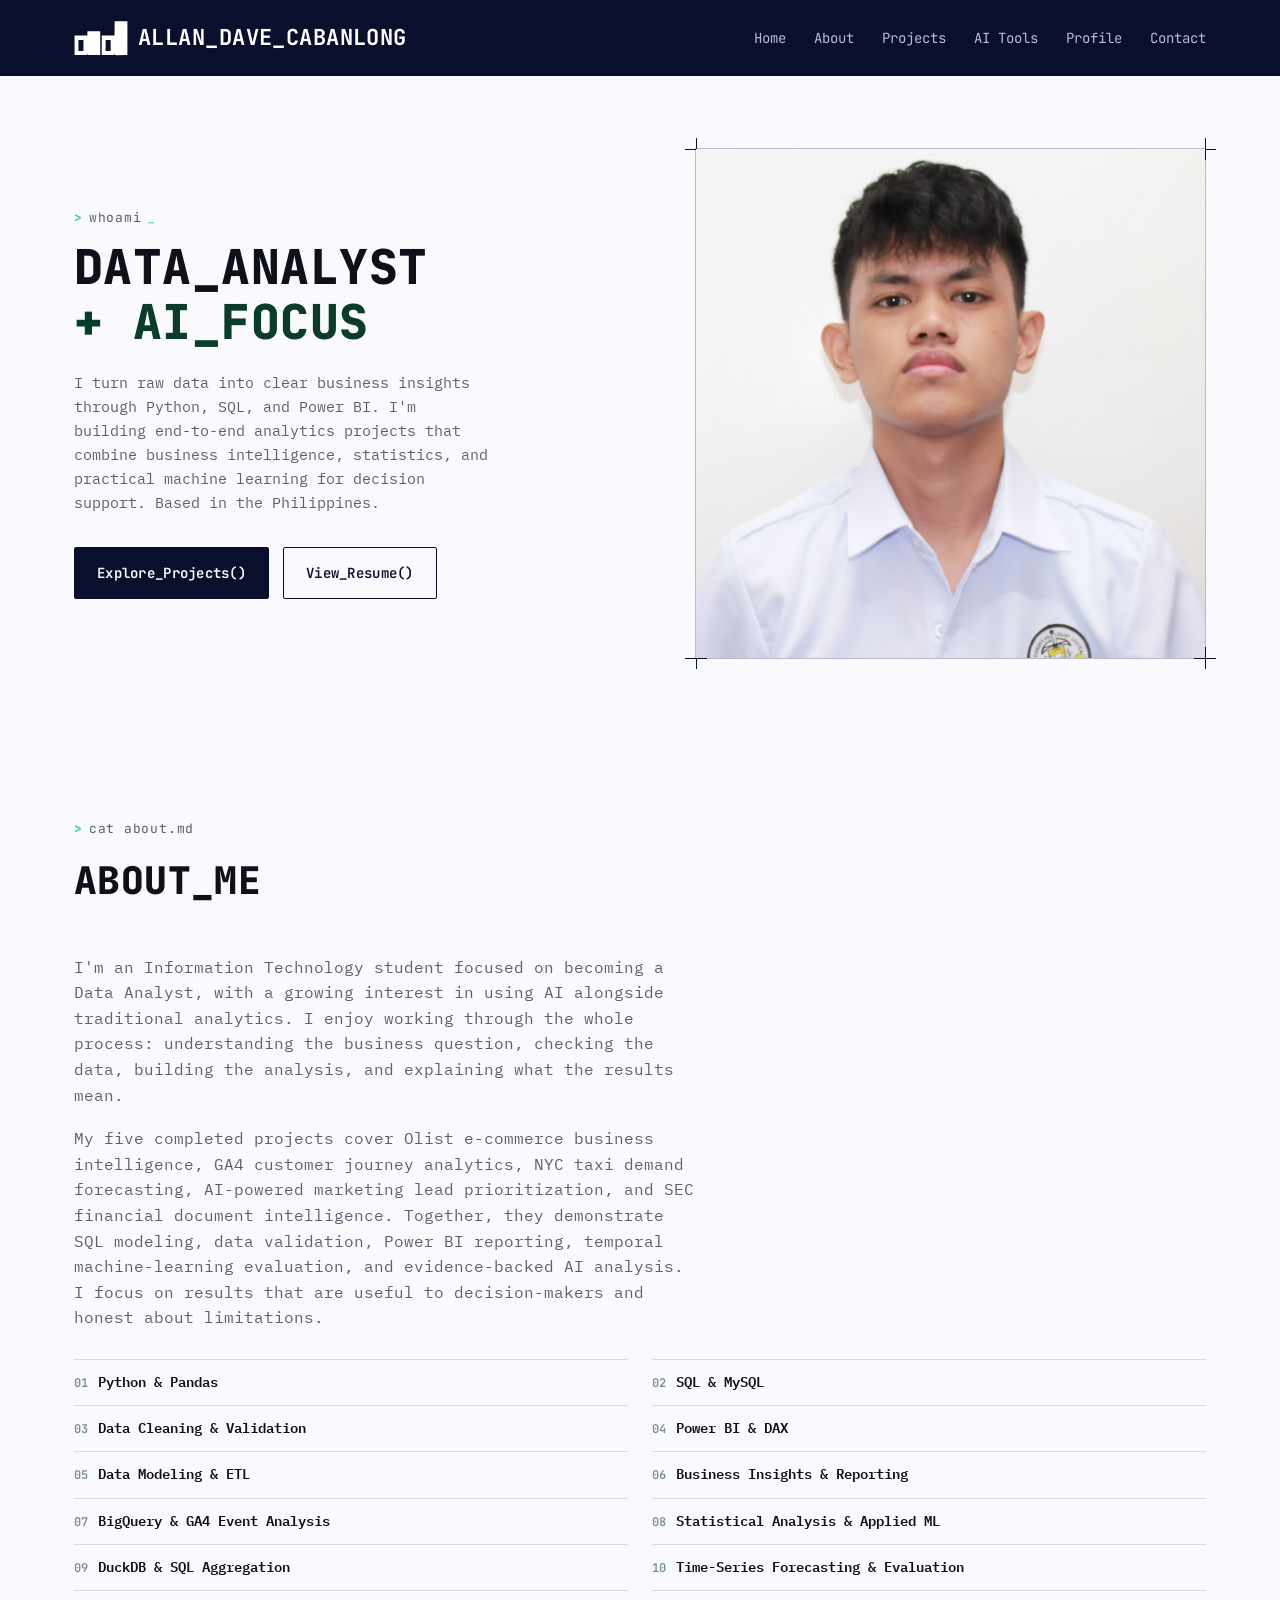
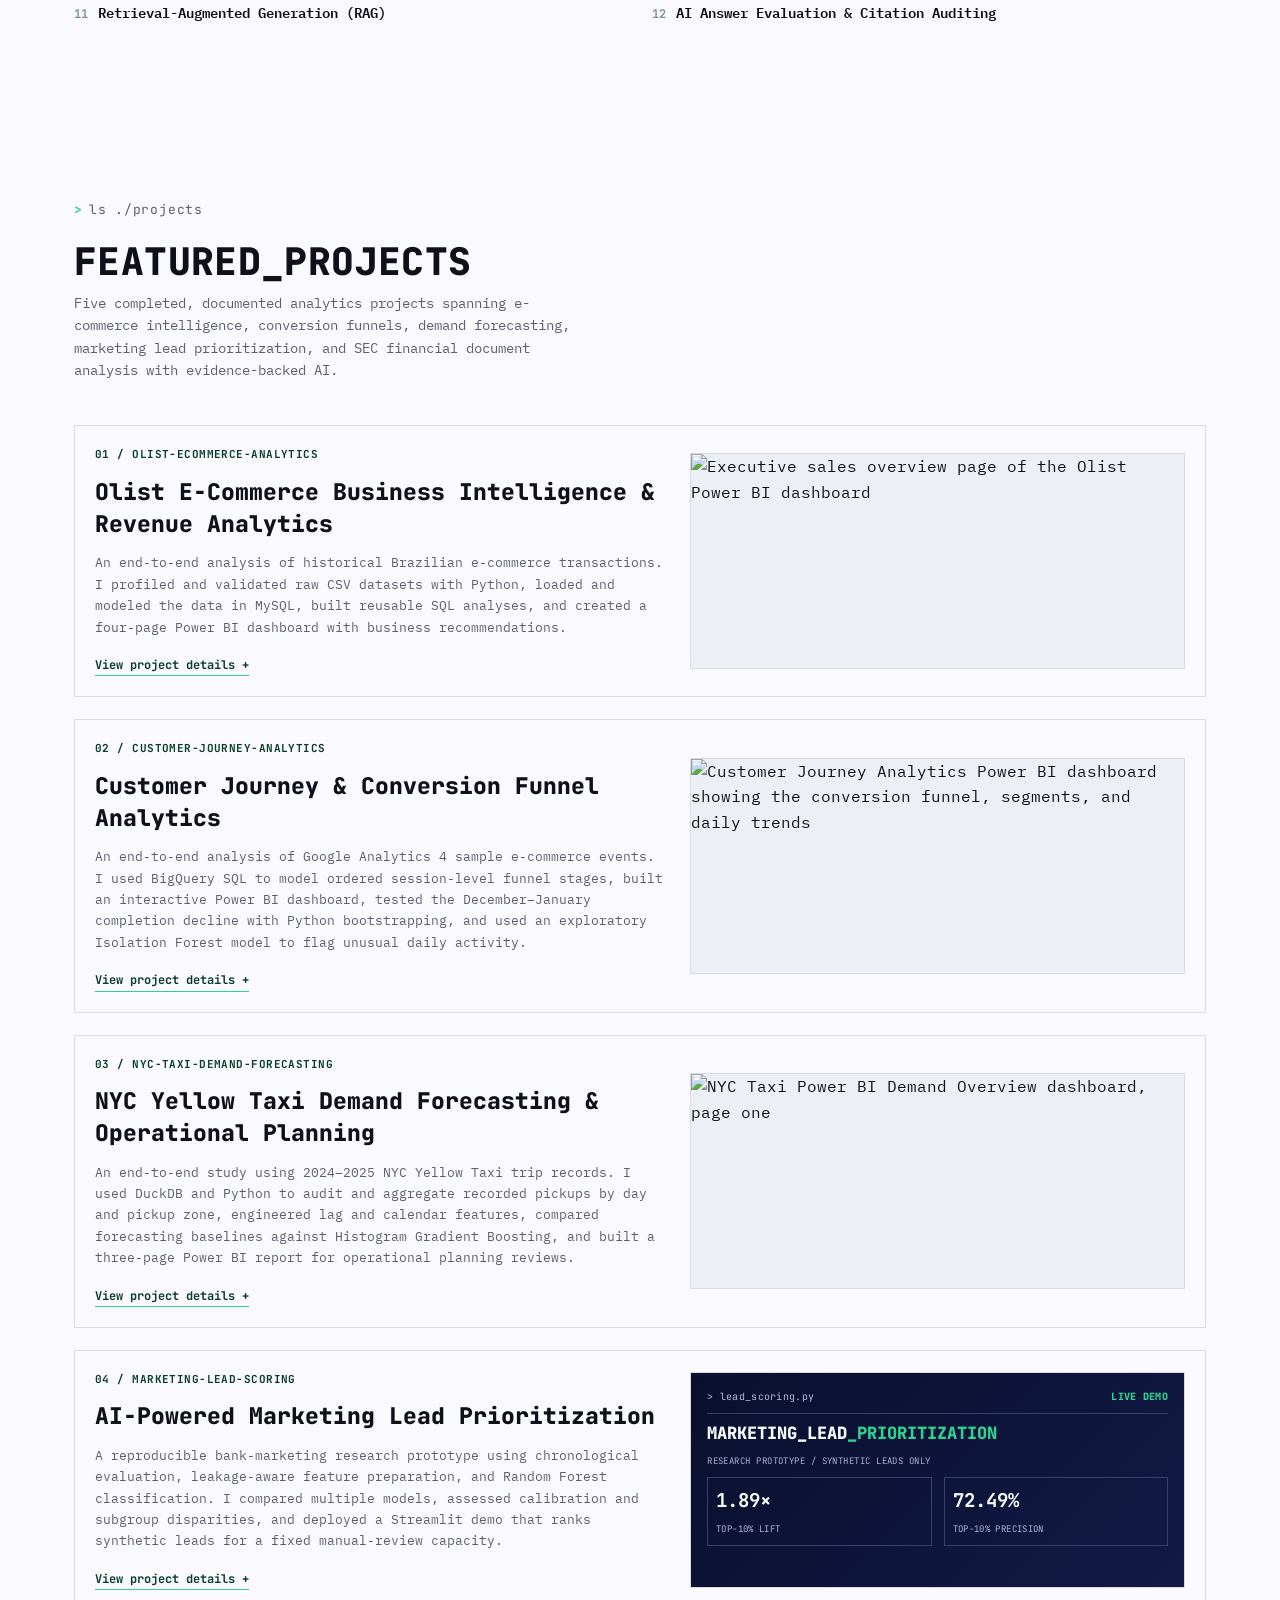
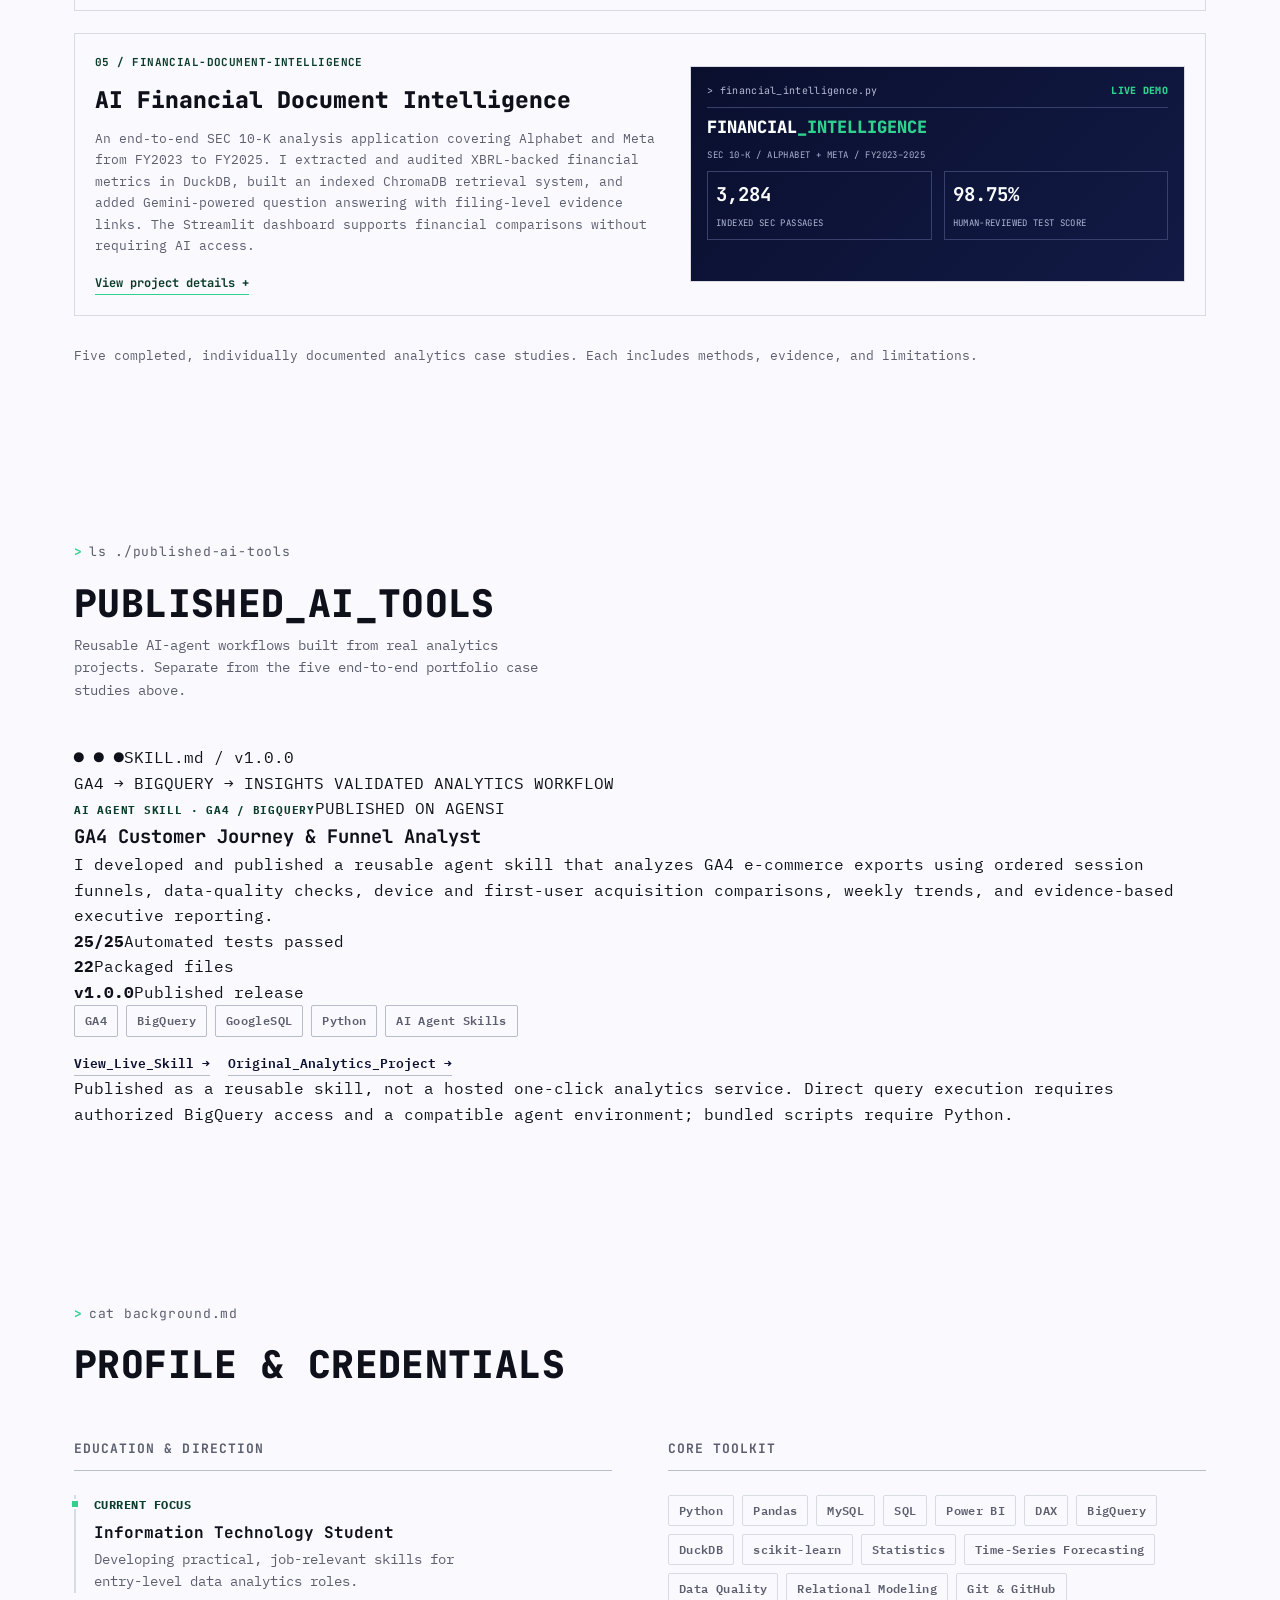
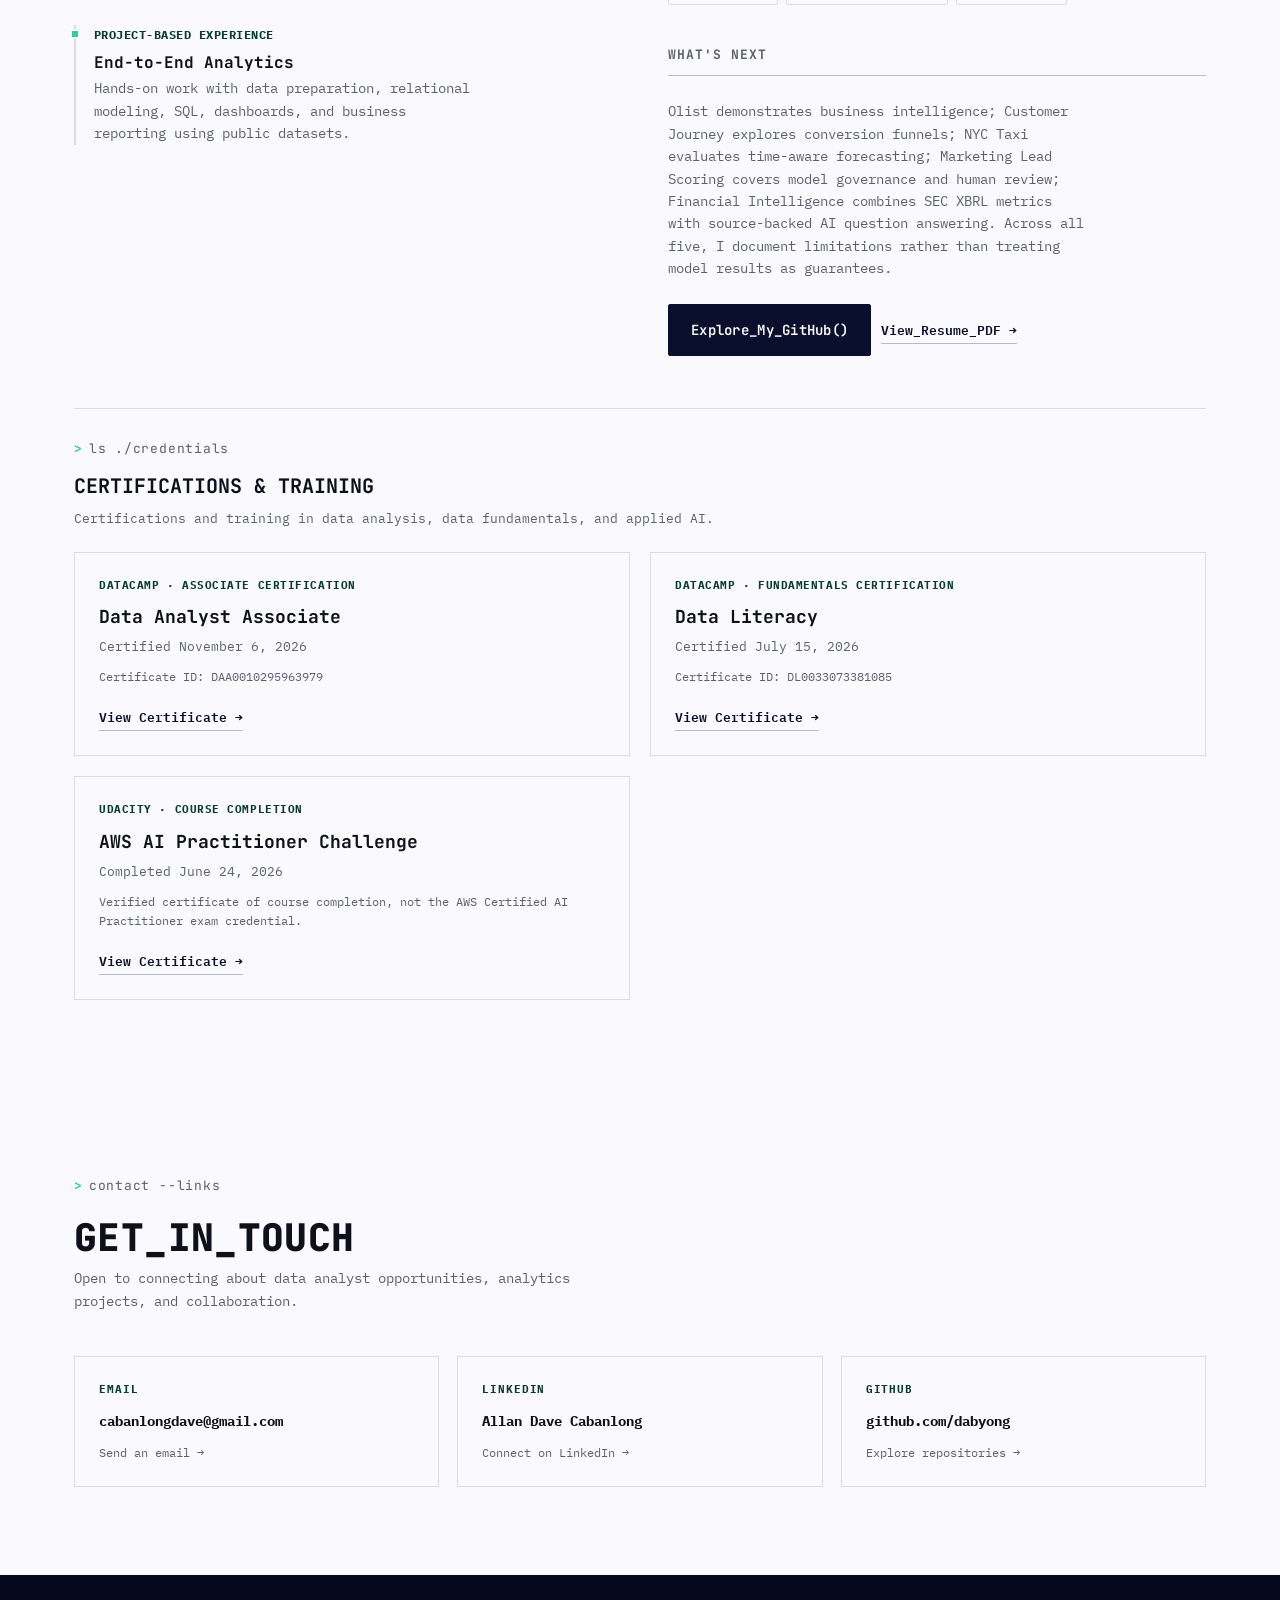
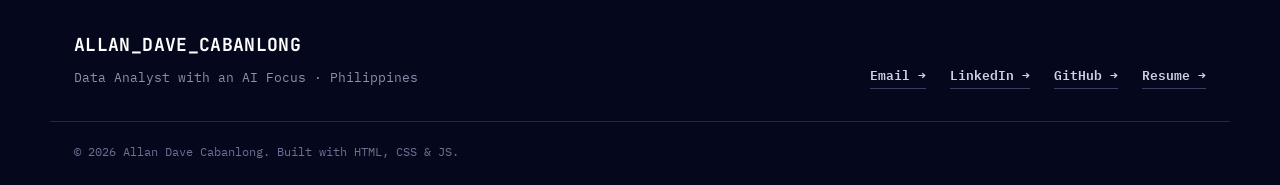
==== commit 6e75130a: "feat: add standalone Published AI Tools portfolio section" ====
--- a/index.html
+++ b/index.html
@@ -23,6 +23,7 @@
       <a href="#top" class="nav-link is-active" data-nav>Home</a>
       <a href="#about" class="nav-link" data-nav>About</a>
       <a href="#projects" class="nav-link" data-nav>Projects</a>
+      <a href="#ai-tools" class="nav-link" data-nav>AI Tools</a>
       <a href="#background" class="nav-link" data-nav>Profile</a>
       <a href="#contact" class="nav-link" data-nav>Contact</a>
     </nav>
@@ -462,6 +463,48 @@
       </div>
 
       <p class="project-next">Five completed, individually documented analytics case studies. Each includes methods, evidence, and limitations.</p>
+    </div>
+  </section>
+
+  <!-- ============ PUBLISHED AI TOOLS ============ -->
+  <section class="section section-alt" id="ai-tools" aria-labelledby="ai-tools-title">
+    <div class="section-inner">
+      <div class="section-heading">
+        <p class="eyebrow"><span class="prompt">&gt;</span> ls ./published-ai-tools</p>
+        <h2 id="ai-tools-title">PUBLISHED_AI_TOOLS</h2>
+        <p class="section-intro">Reusable AI-agent workflows built from real analytics projects. Separate from the five end-to-end portfolio case studies above.</p>
+      </div>
+
+      <article class="published-tool" aria-label="GA4 Customer Journey and Funnel Analyst on Agensi">
+        <div class="published-tool-visual" aria-hidden="true">
+          <div class="published-tool-toolbar"><span class="published-tool-dots">● ● ●</span><span>SKILL.md / v1.0.0</span></div>
+          <div class="published-tool-visual-inner">
+            <div class="published-tool-icon">
+              <span class="published-tool-bar" style="height:35%"></span>
+              <span class="published-tool-bar" style="height:65%"></span>
+              <span class="published-tool-bar" style="height:92%"></span>
+            </div>
+            <span class="published-tool-code">GA4 → BIGQUERY → INSIGHTS</span>
+            <span class="published-tool-visual-label">VALIDATED ANALYTICS WORKFLOW</span>
+          </div>
+        </div>
+        <div class="published-tool-content">
+          <div class="published-tool-topline"><span class="project-kicker">AI AGENT SKILL · GA4 / BIGQUERY</span><span class="published-tool-status">PUBLISHED ON AGENSI</span></div>
+          <h3>GA4 Customer Journey &amp; Funnel Analyst</h3>
+          <p>I developed and published a reusable agent skill that analyzes GA4 e-commerce exports using ordered session funnels, data-quality checks, device and first-user acquisition comparisons, weekly trends, and evidence-based executive reporting.</p>
+          <div class="published-tool-facts" aria-label="Skill facts">
+            <div><strong>25/25</strong><span>Automated tests passed</span></div>
+            <div><strong>22</strong><span>Packaged files</span></div>
+            <div><strong>v1.0.0</strong><span>Published release</span></div>
+          </div>
+          <ul class="tag-list" aria-label="Skill technologies"><li>GA4</li><li>BigQuery</li><li>GoogleSQL</li><li>Python</li><li>AI Agent Skills</li></ul>
+          <div class="project-links">
+            <a class="text-link" href="https://www.agensi.io/skills/ga4-customer-journey-funnel-analyst" target="_blank" rel="noopener noreferrer">View_Live_Skill →</a>
+            <a class="text-link" href="https://github.com/dabyong/customer-journey-analytics" target="_blank" rel="noopener noreferrer">Original_Analytics_Project →</a>
+          </div>
+          <p class="project-note">Published as a reusable skill, not a hosted one-click analytics service. Direct query execution requires authorized BigQuery access and a compatible agent environment; bundled scripts require Python.</p>
+        </div>
+      </article>
     </div>
   </section>
 
